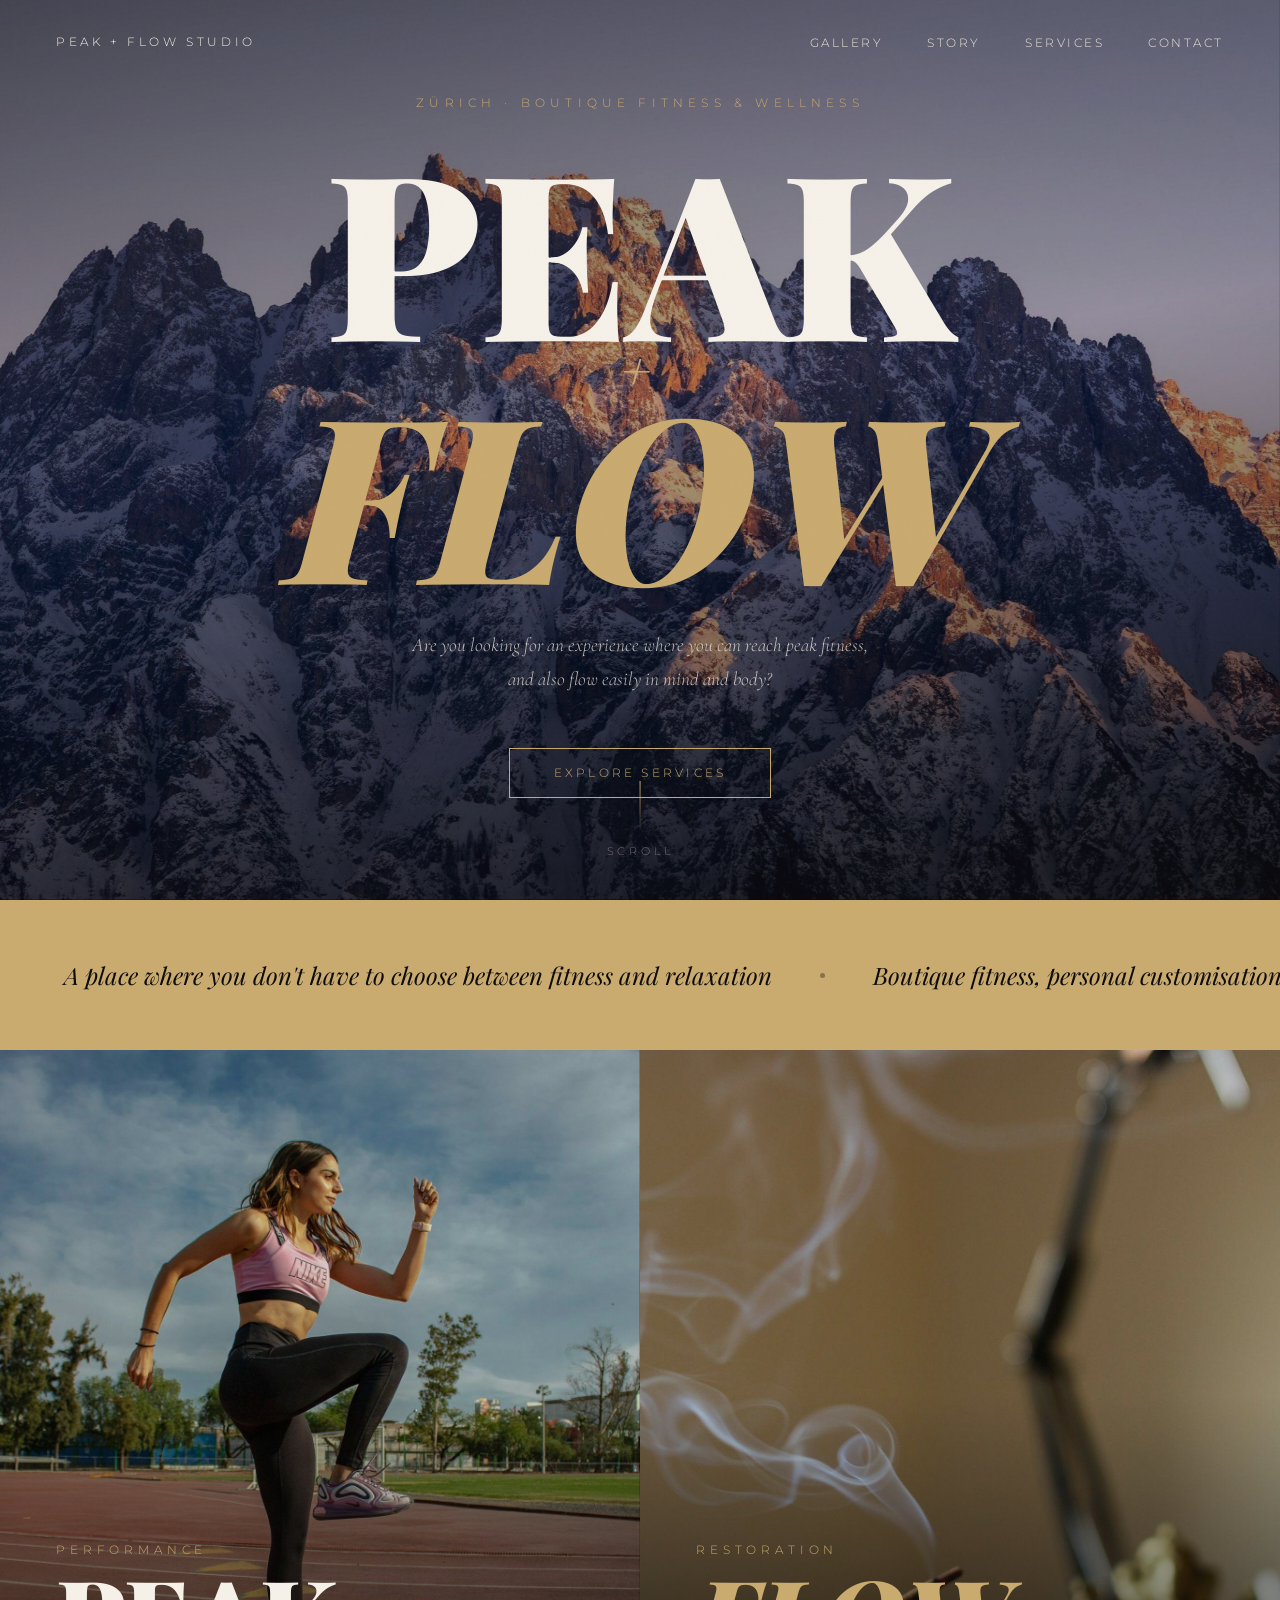
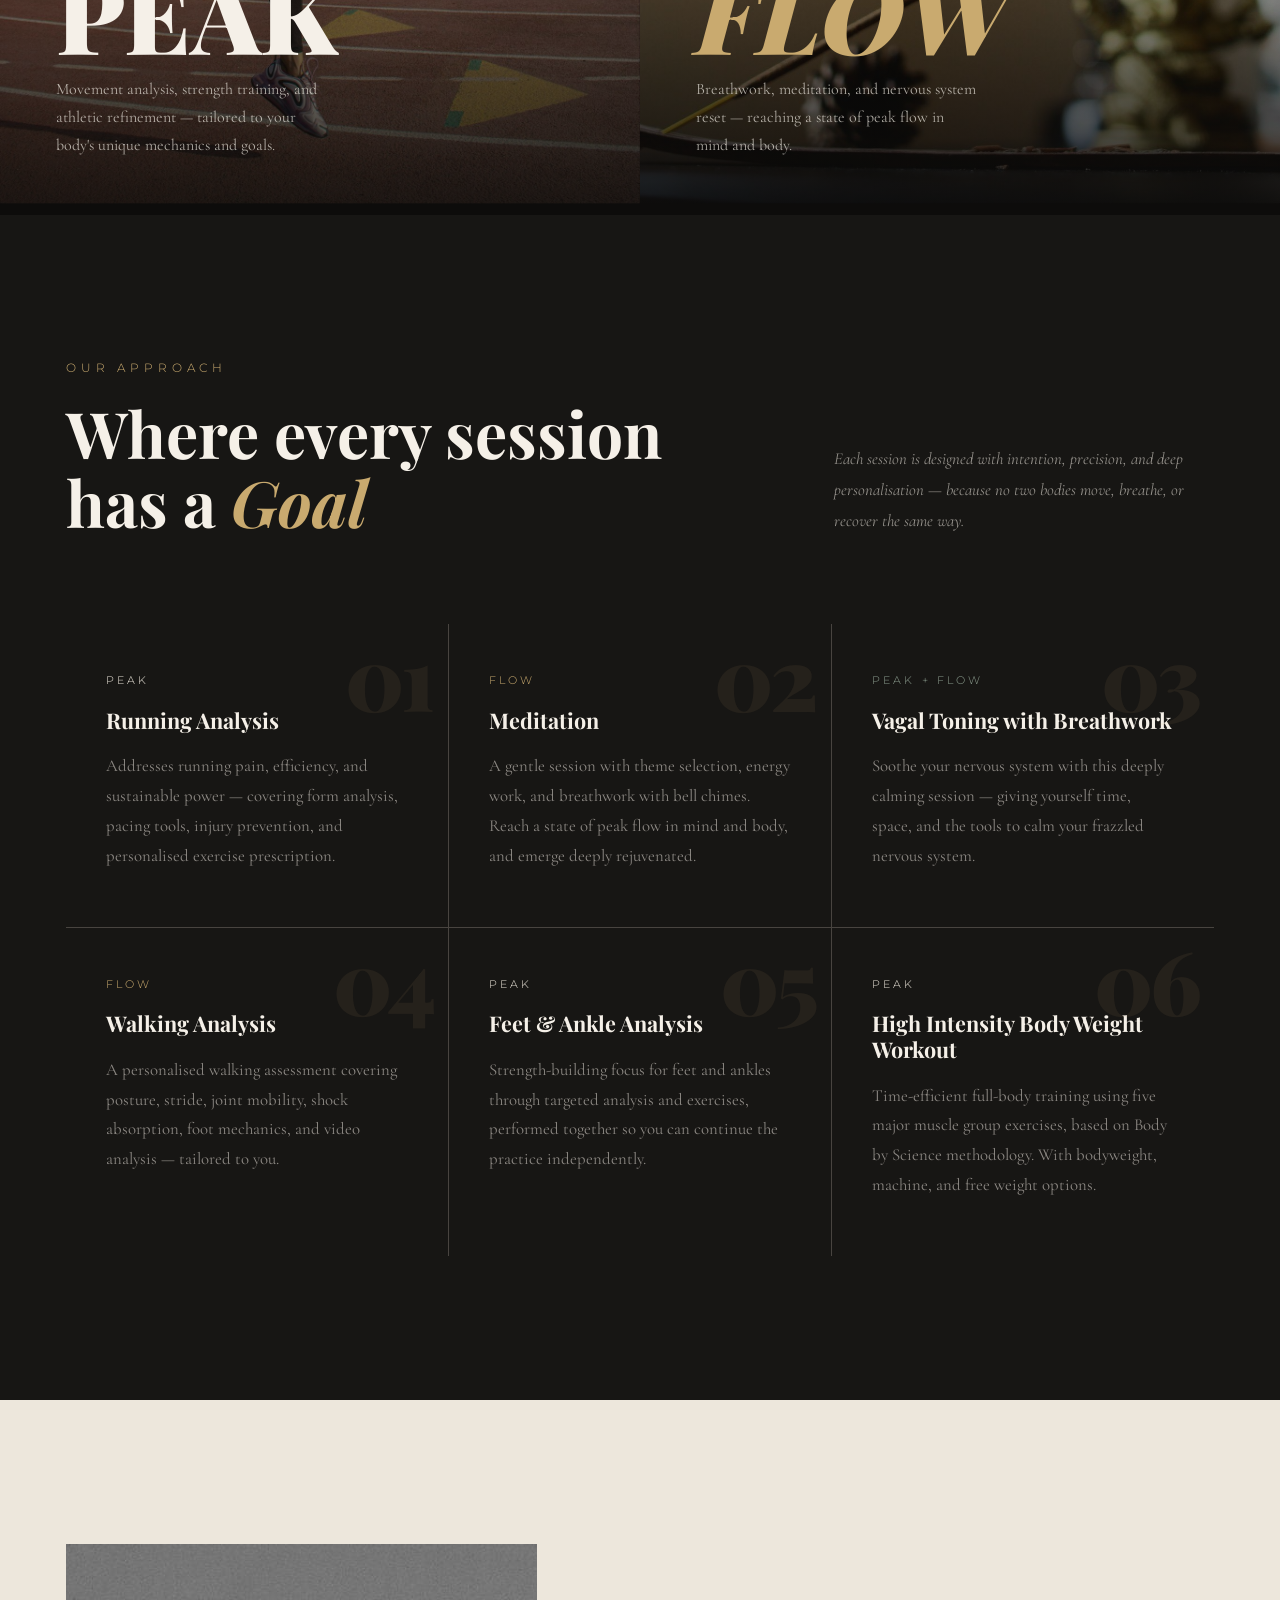
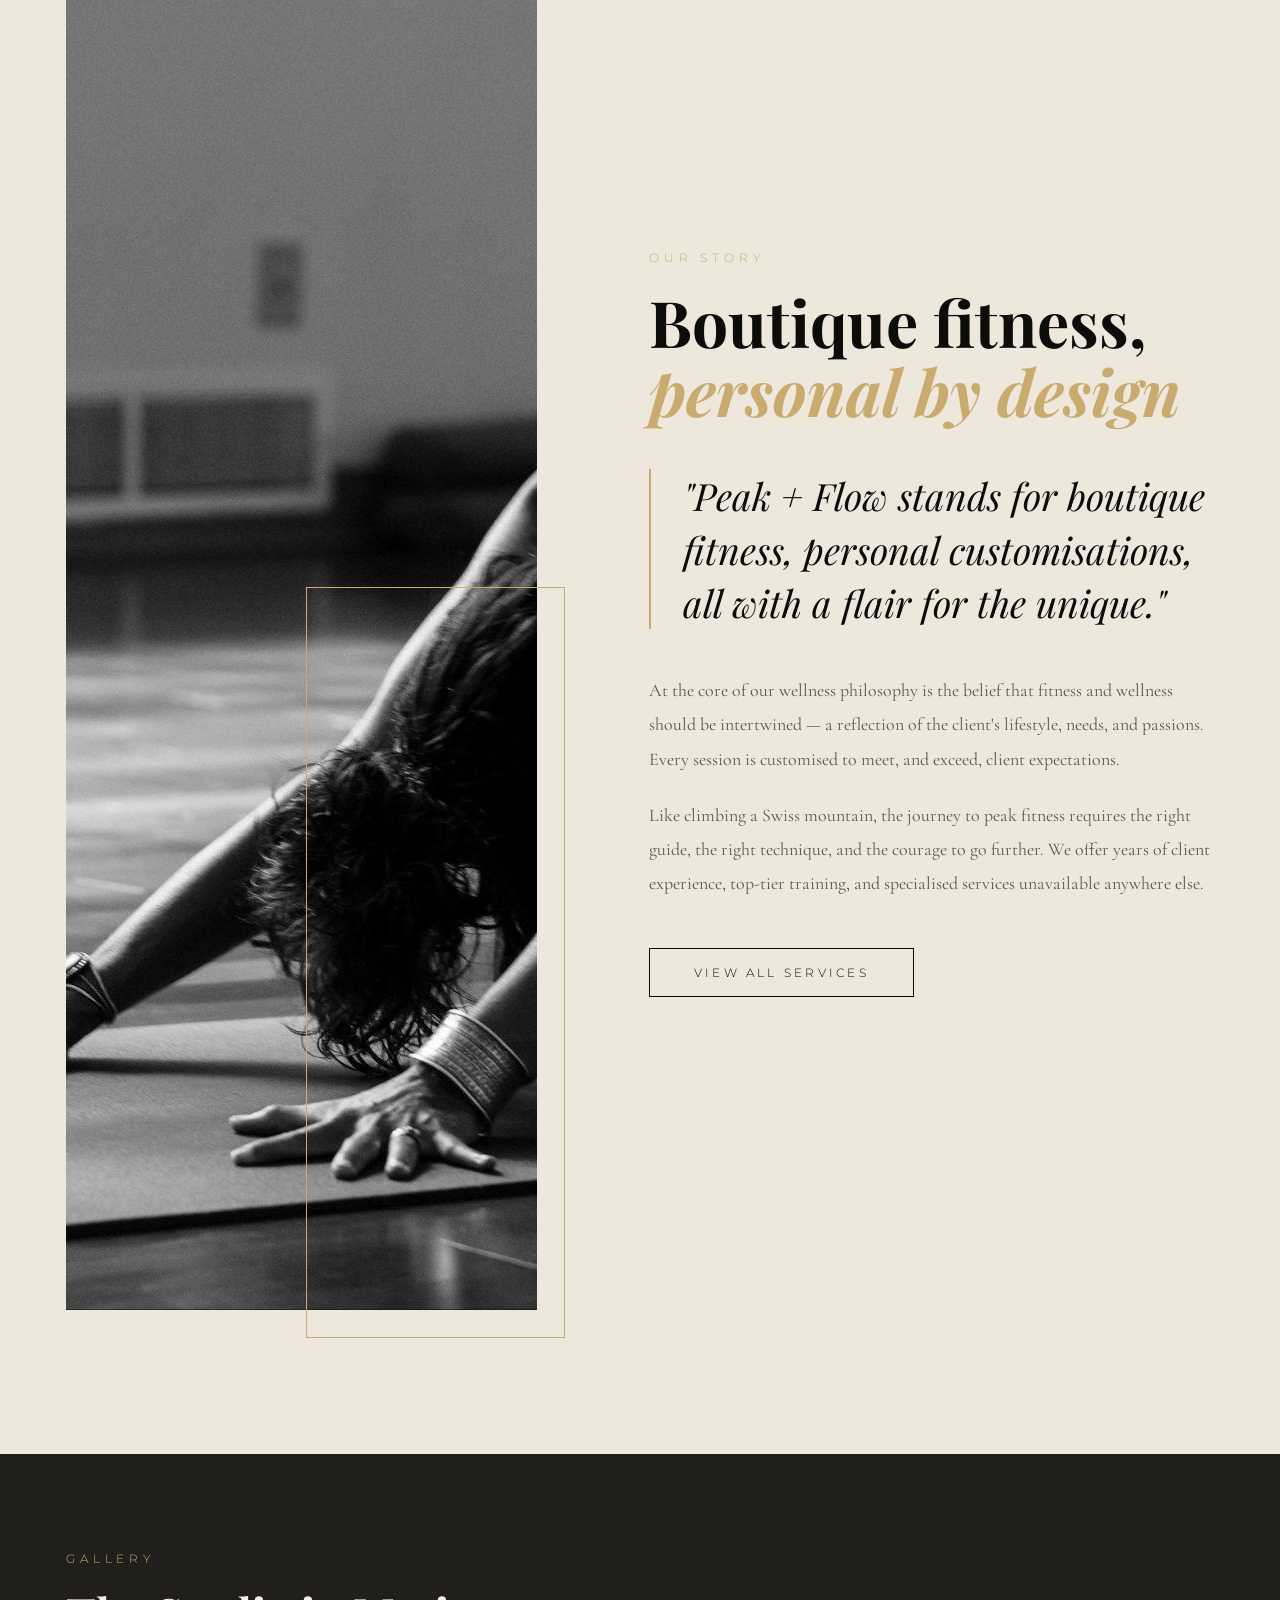
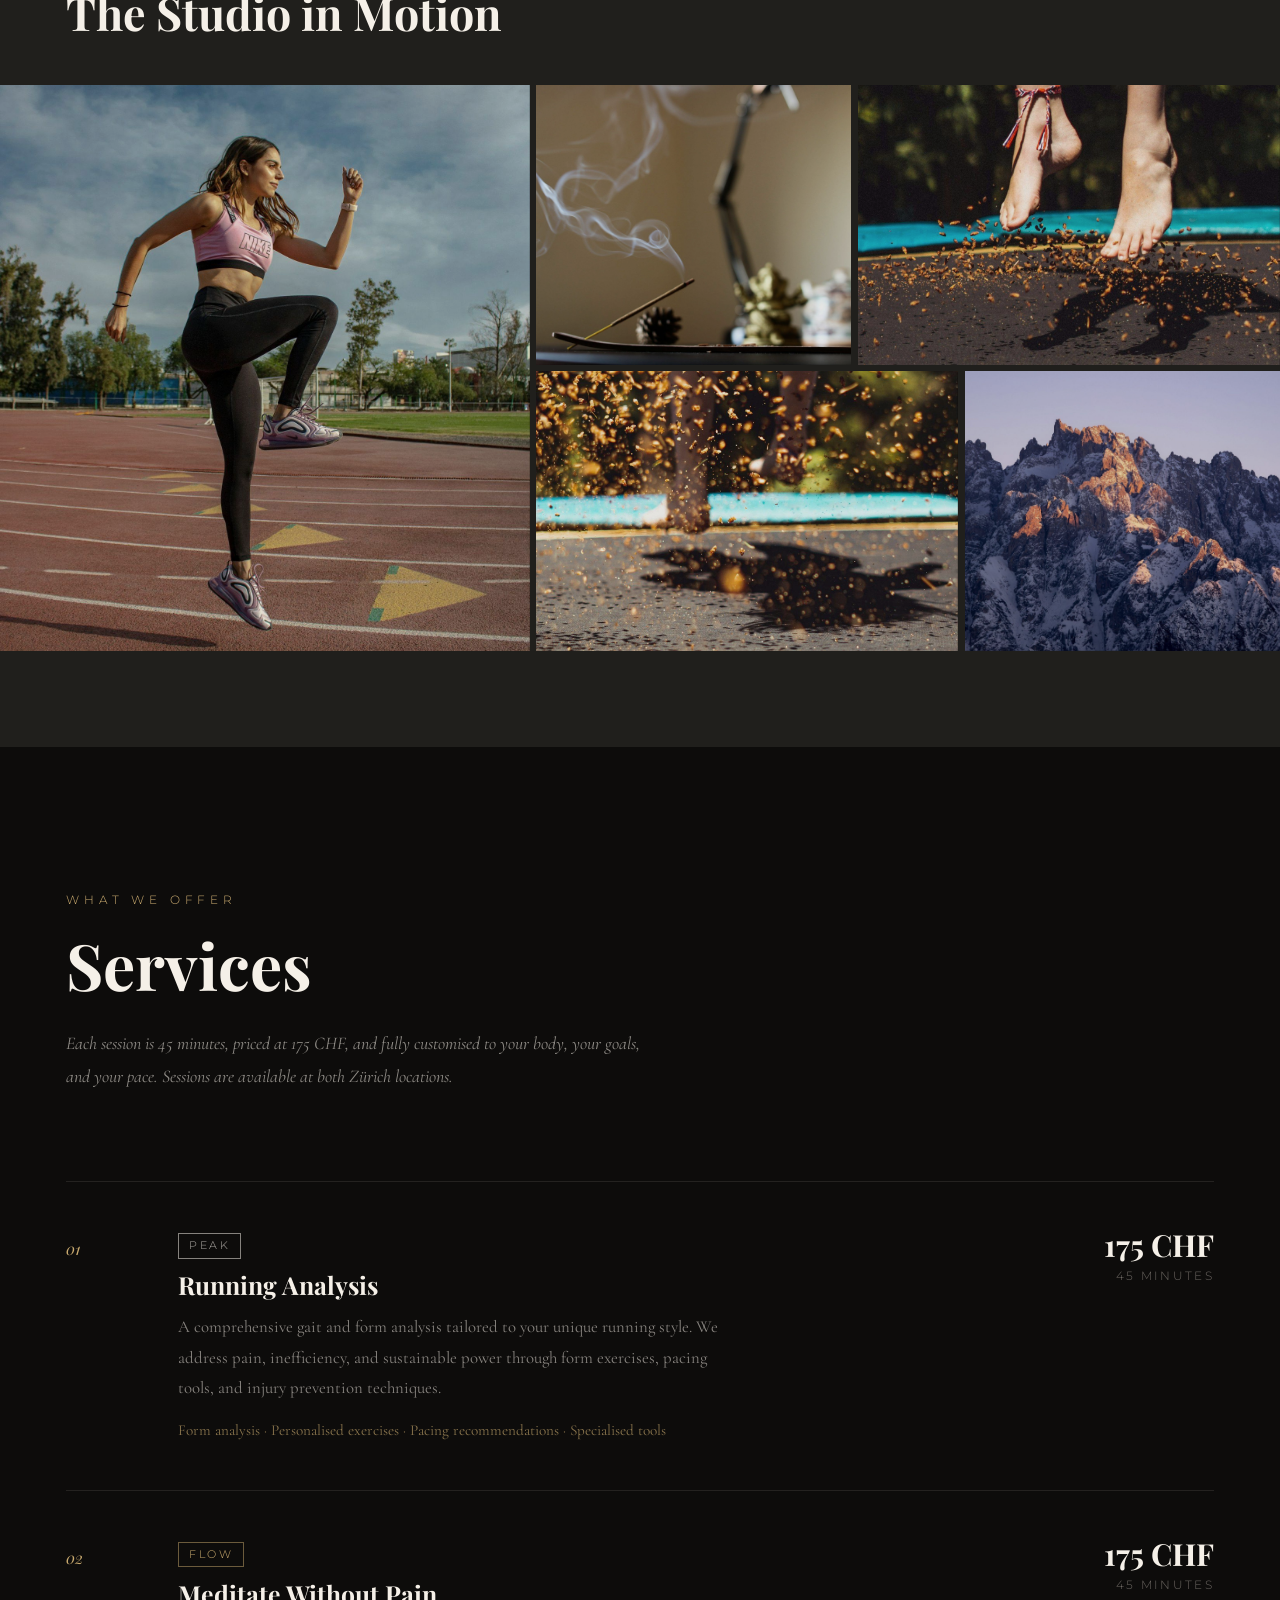
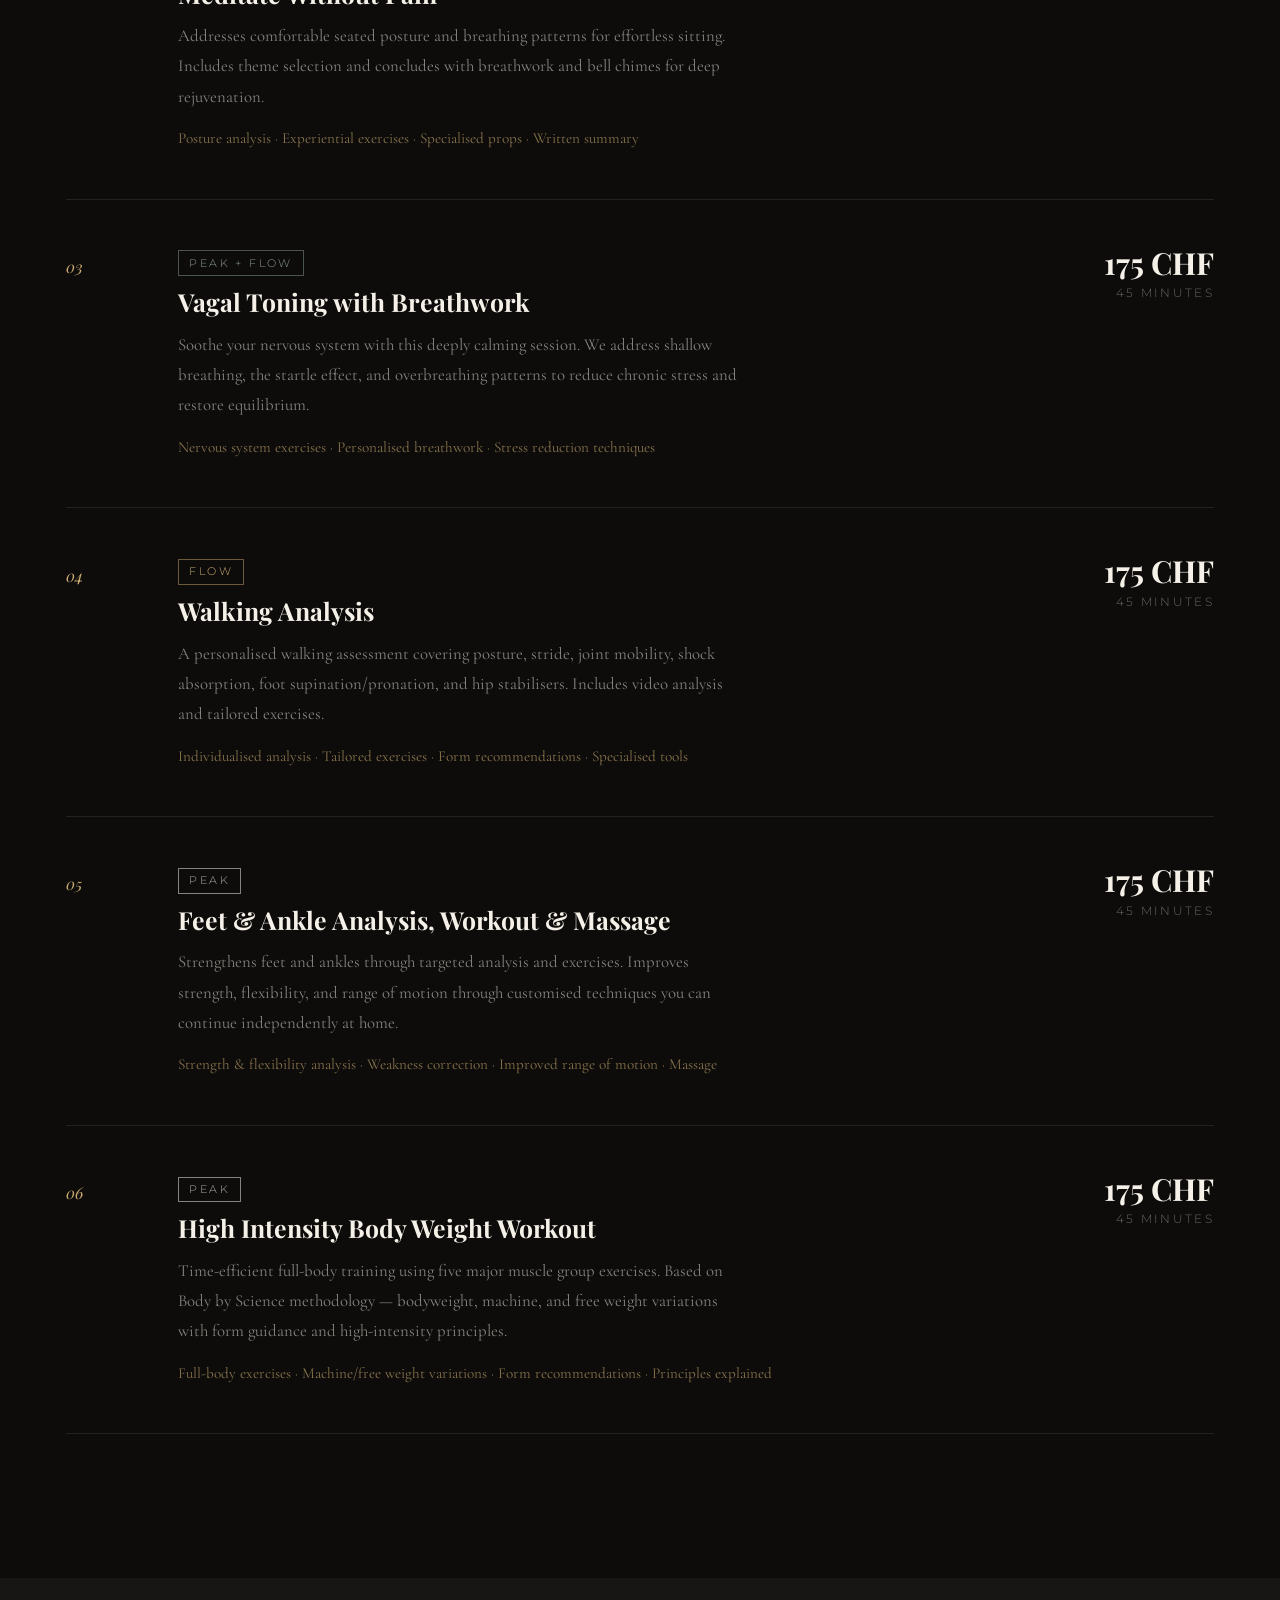
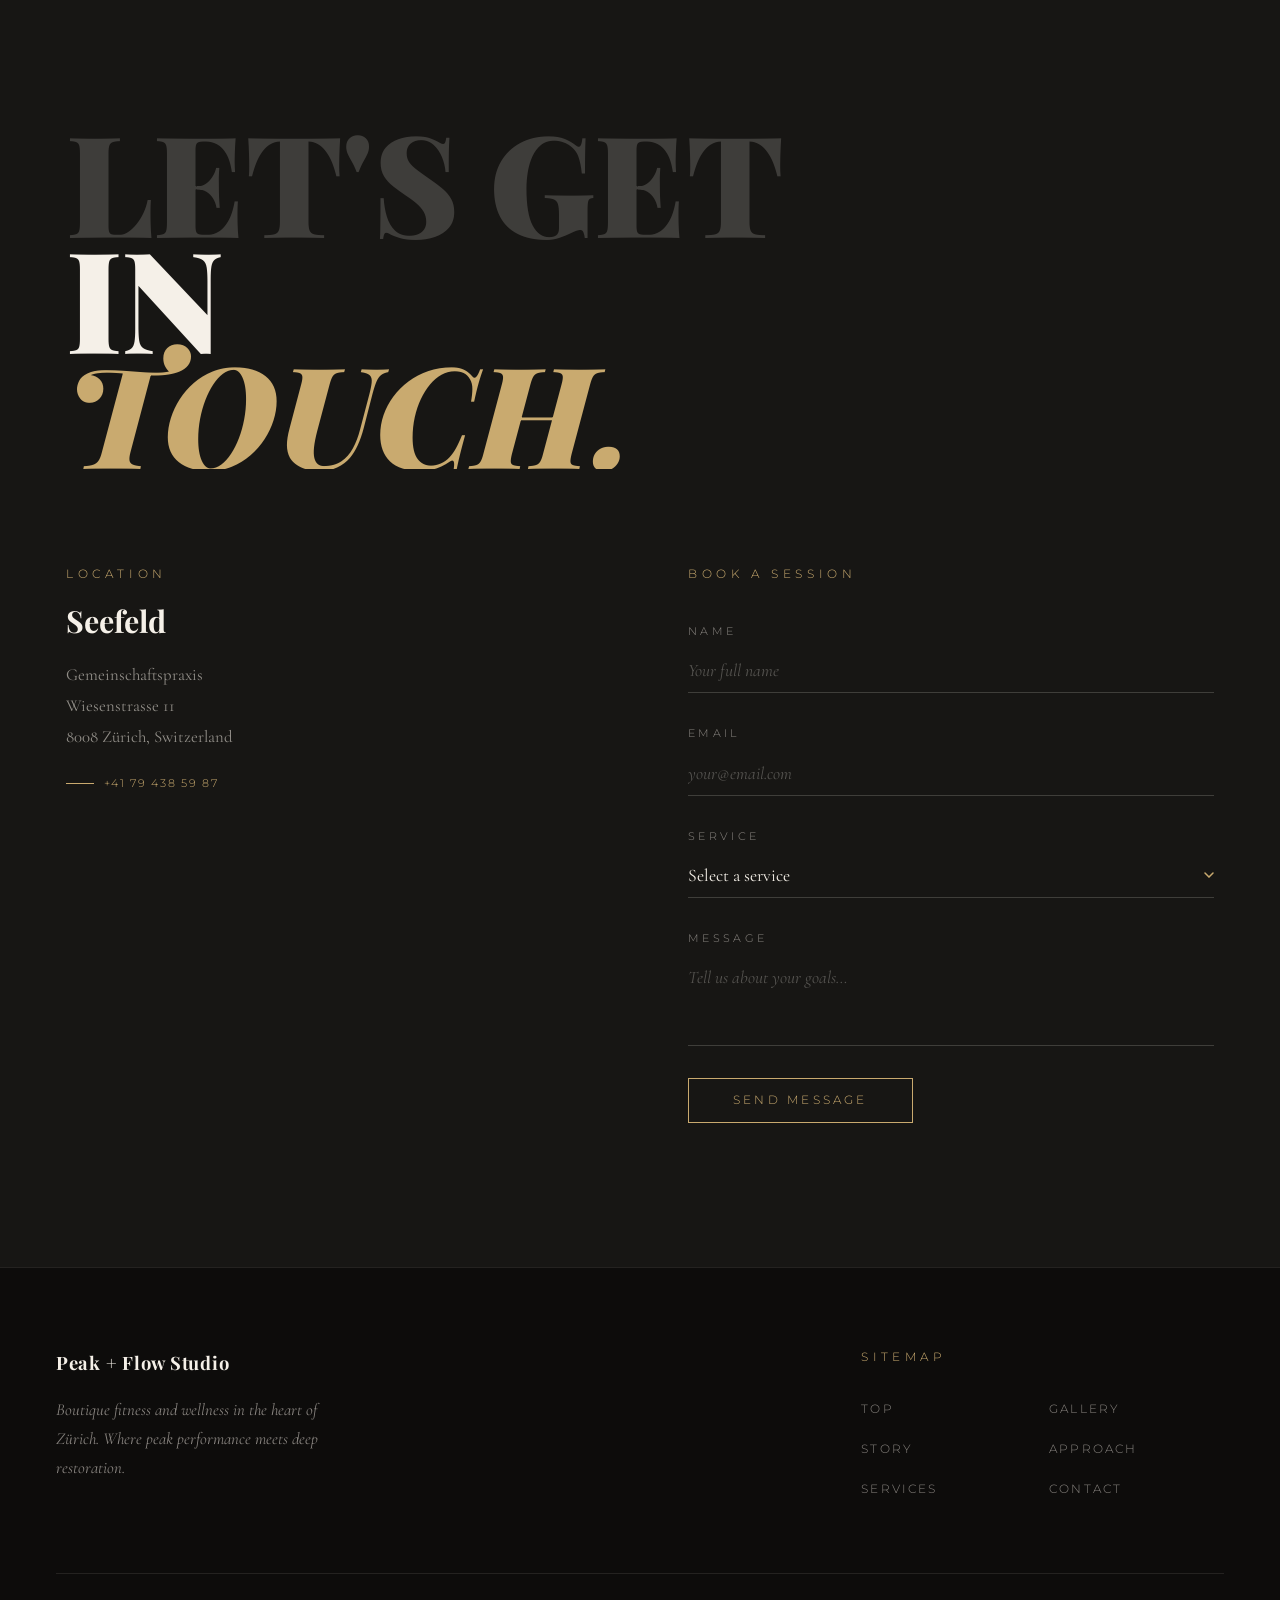
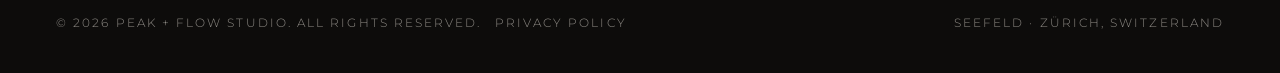
==== index.html @ dc980ccd "Add image dimensions for CLS prevention and hero image preload Co-Authored-By: Claude Sonnet 4.6 <no" ====
<!DOCTYPE html>
<html lang="en">
<head>
  <meta charset="UTF-8">
  <meta name="viewport" content="width=device-width, initial-scale=1.0">
  <title>Peak + Flow Studio — Boutique Fitness & Wellness · Zürich</title>
  <meta name="description" content="Peak + Flow Studio offers boutique fitness and wellness sessions in Zürich — running analysis, meditation, vagal toning, and more. 45 min · 175 CHF.">
  <!-- ─── SEO ─── -->
  <link rel="preload" href="images/mountain.jpg" as="image">
  <link rel="icon" href="favicon.svg" type="image/svg+xml">
  <link rel="canonical" href="https://www.peakflowstudio.ch">
  <meta name="robots" content="index, follow">

  <!-- Open Graph -->
  <meta property="og:type" content="website">
  <meta property="og:site_name" content="Peak + Flow Studio">
  <meta property="og:title" content="Peak + Flow Studio — Boutique Fitness & Wellness · Zürich">
  <meta property="og:description" content="Peak + Flow Studio offers boutique fitness and wellness sessions in Zürich — running analysis, meditation, vagal toning, and more. 45 min · 175 CHF.">
  <meta property="og:url" content="https://www.peakflowstudio.ch">
  <meta property="og:image" content="https://www.peakflowstudio.ch/images/mountain.jpg">
  <meta property="og:locale" content="en_CH">

  <!-- Twitter Card -->
  <meta name="twitter:card" content="summary_large_image">
  <meta name="twitter:title" content="Peak + Flow Studio — Boutique Fitness & Wellness · Zürich">
  <meta name="twitter:description" content="Peak + Flow Studio offers boutique fitness and wellness sessions in Zürich — running analysis, meditation, vagal toning, and more. 45 min · 175 CHF.">
  <meta name="twitter:image" content="https://www.peakflowstudio.ch/images/mountain.jpg">

  <!-- JSON-LD Structured Data -->
  <script type="application/ld+json">
  {
    "@context": "https://schema.org",
    "@type": "LocalBusiness",
    "name": "Peak + Flow Studio",
    "description": "Boutique fitness and wellness studio in Zürich offering running analysis, meditation, vagal toning with breathwork, walking analysis, feet & ankle analysis, and high intensity body weight workouts.",
    "url": "https://www.peakflowstudio.ch",
    "telephone": "+41794385987",
    "priceRange": "CHF 175",
    "address": {
      "@type": "PostalAddress",
      "streetAddress": "Wiesenstrasse 11",
      "addressLocality": "Zürich",
      "postalCode": "8008",
      "addressCountry": "CH"
    },
    "geo": {
      "@type": "GeoCoordinates",
      "latitude": 47.3578,
      "longitude": 8.5549
    },
    "openingHoursSpecification": [],
    "hasOfferCatalog": {
      "@type": "OfferCatalog",
      "name": "Services",
      "itemListElement": [
        { "@type": "Offer", "itemOffered": { "@type": "Service", "name": "Running Analysis" } },
        { "@type": "Offer", "itemOffered": { "@type": "Service", "name": "Meditate Without Pain" } },
        { "@type": "Offer", "itemOffered": { "@type": "Service", "name": "Vagal Toning with Breathwork" } },
        { "@type": "Offer", "itemOffered": { "@type": "Service", "name": "Walking Analysis" } },
        { "@type": "Offer", "itemOffered": { "@type": "Service", "name": "Feet & Ankle Analysis, Workout & Massage" } },
        { "@type": "Offer", "itemOffered": { "@type": "Service", "name": "High Intensity Body Weight Workout" } }
      ]
    }
  }
  </script>

  <link rel="preconnect" href="https://fonts.googleapis.com">
  <link rel="preconnect" href="https://fonts.gstatic.com" crossorigin>
  <link href="https://fonts.googleapis.com/css2?family=Cormorant+Garamond:ital,wght@0,300;0,400;0,500;0,600;1,300;1,400;1,500;1,600&family=Playfair+Display:ital,wght@0,400;0,700;0,900;1,400;1,700;1,900&family=Montserrat:wght@200;300;400;500&display=swap" rel="stylesheet">
  <style>
    /* ─── TOKENS ─────────────────────────────────────── */
    :root {
      --ink:      #0D0C0B;
      --ink-2:    #171614;
      --ink-3:    #201F1C;
      --ink-4:    #2A2926;
      --cream:    #F5F0E8;
      --cream-2:  #EDE7DC;
      --cream-3:  #E2D9CC;
      --gold:     #C9AA6F;
      --gold-lt:  #D9BE8A;
      --sage:     #8A9B8D;
      --stone:    #6A6560;
      --muted:    #484440;
      --border:   rgba(106,101,96,0.25);
    }

    /* ─── RESET ──────────────────────────────────────── */
    *, *::before, *::after { box-sizing: border-box; margin: 0; padding: 0; }
    html { scroll-behavior: smooth; }

    body {
      background: var(--ink);
      color: var(--cream);
      font-family: 'Cormorant Garamond', Georgia, serif;
      font-size: 17px;
      line-height: 1.6;
      overflow-x: hidden;
    }

    ::selection { background: var(--gold); color: var(--ink); }

    img { display: block; max-width: 100%; }
    a { color: inherit; text-decoration: none; }

    /* ─── GRAIN OVERLAY ──────────────────────────────── */
    body::after {
      content: '';
      position: fixed;
      inset: 0;
      pointer-events: none;
      z-index: 9999;
      background-image: url("data:image/svg+xml,%3Csvg viewBox='0 0 256 256' xmlns='http://www.w3.org/2000/svg'%3E%3Cfilter id='noise'%3E%3CfeTurbulence type='fractalNoise' baseFrequency='0.9' numOctaves='4' stitchTiles='stitch'/%3E%3C/filter%3E%3Crect width='100%25' height='100%25' filter='url(%23noise)' opacity='0.035'/%3E%3C/svg%3E");
      opacity: 0.4;
    }

    /* ─── NAV ────────────────────────────────────────── */
    #nav {
      position: fixed;
      top: 0; left: 0; right: 0;
      z-index: 1000;
      display: flex;
      align-items: center;
      justify-content: space-between;
      padding: 1.75rem 3.5rem;
      transition: background 0.5s ease, padding 0.4s ease, border-color 0.5s ease;
      border-bottom: 1px solid transparent;
    }

    #nav.scrolled {
      background: rgba(13, 12, 11, 0.92);
      backdrop-filter: blur(14px);
      -webkit-backdrop-filter: blur(14px);
      padding: 1.1rem 3.5rem;
      border-color: var(--border);
    }

    .nav-brand {
      font-family: 'Montserrat', sans-serif;
      font-weight: 300;
      font-size: 0.75rem;
      letter-spacing: 0.3em;
      text-transform: uppercase;
      color: var(--cream);
      transition: opacity 0.3s;
    }
    .nav-brand:hover { opacity: 0.65; }

    .nav-links {
      display: flex;
      gap: 2.75rem;
      list-style: none;
    }

    .nav-links a {
      font-family: 'Montserrat', sans-serif;
      font-weight: 300;
      font-size: 0.72rem;
      letter-spacing: 0.22em;
      text-transform: uppercase;
      color: var(--cream-2);
      transition: color 0.3s;
      position: relative;
    }

    .nav-links a::after {
      content: '';
      position: absolute;
      bottom: -5px; left: 0;
      width: 0; height: 1px;
      background: var(--gold);
      transition: width 0.35s ease;
    }

    .nav-links a:hover { color: var(--gold); }
    .nav-links a:hover::after { width: 100%; }

    /* ─── HERO ───────────────────────────────────────── */
    #hero {
      position: relative;
      height: 100vh;
      min-height: 680px;
      display: flex;
      flex-direction: column;
      align-items: center;
      justify-content: center;
      text-align: center;
      overflow: hidden;
    }

    .hero-bg {
      position: absolute;
      inset: 0;
      background-image: url('images/mountain.jpg');
      background-size: cover;
      background-position: center 45%;
      animation: bgBreath 22s ease-in-out infinite alternate;
      will-change: transform;
    }

    @keyframes bgBreath {
      from { transform: scale(1.04); }
      to   { transform: scale(1.12) translateY(-12px); }
    }

    .hero-veil {
      position: absolute; inset: 0;
      background: linear-gradient(
        170deg,
        rgba(13,12,11,0.65) 0%,
        rgba(13,12,11,0.30) 45%,
        rgba(13,12,11,0.78) 100%
      );
    }

    .hero-content {
      position: relative;
      z-index: 2;
      padding: 0 2rem;
    }

    .hero-eyebrow {
      font-family: 'Montserrat', sans-serif;
      font-size: 0.72rem;
      font-weight: 300;
      letter-spacing: 0.45em;
      text-transform: uppercase;
      color: var(--gold);
      margin-bottom: 2.5rem;
      opacity: 0;
      animation: fadeUp 1s 0.4s ease forwards;
    }

    .hero-mark {
      font-family: 'Playfair Display', Georgia, serif;
      line-height: 0.82;
      letter-spacing: -0.02em;
    }

    .hero-mark .word-peak {
      display: block;
      font-size: clamp(6rem, 18vw, 16rem);
      font-weight: 900;
      color: var(--cream);
      opacity: 0;
      animation: fadeUp 1.1s 0.55s ease forwards;
    }

    .hero-mark .word-plus {
      display: block;
      font-size: clamp(1.6rem, 4vw, 4.5rem);
      font-weight: 400;
      font-style: italic;
      color: var(--gold);
      letter-spacing: 0.15em;
      margin: 0.4rem 0;
      opacity: 0;
      animation: fadeUp 1.1s 0.72s ease forwards;
    }

    .hero-mark .word-flow {
      display: block;
      font-size: clamp(6rem, 18vw, 16rem);
      font-weight: 900;
      font-style: italic;
      color: var(--gold);
      opacity: 0;
      animation: fadeUp 1.1s 0.88s ease forwards;
    }

    .hero-sub {
      max-width: 480px;
      margin: 2.75rem auto 0;
      font-size: clamp(1rem, 2vw, 1.2rem);
      font-style: italic;
      font-weight: 300;
      line-height: 1.75;
      color: rgba(245,240,232,0.75);
      opacity: 0;
      animation: fadeUp 1.1s 1.05s ease forwards;
    }

    .hero-cta {
      margin-top: 3.25rem;
      opacity: 0;
      animation: fadeUp 1.1s 1.25s ease forwards;
    }

    .btn {
      display: inline-block;
      padding: 0.9rem 2.75rem;
      font-family: 'Montserrat', sans-serif;
      font-size: 0.72rem;
      font-weight: 300;
      letter-spacing: 0.28em;
      text-transform: uppercase;
      transition: all 0.35s ease;
      cursor: pointer;
      border: none;
    }

    .btn-outline {
      border: 1px solid var(--gold);
      color: var(--gold);
      background: transparent;
      position: relative;
      overflow: hidden;
      isolation: isolate;
    }

    .btn-outline::before {
      content: '';
      position: absolute;
      inset: 0;
      background: var(--gold);
      transform: scaleX(0);
      transform-origin: left;
      transition: transform 0.35s ease;
      z-index: -1;
    }

    .btn-outline:hover { color: var(--ink); }
    .btn-outline:hover::before { transform: scaleX(1); }

    .btn-dark {
      border: 1px solid var(--ink);
      color: var(--ink);
      background: transparent;
      position: relative;
      overflow: hidden;
      isolation: isolate;
    }

    .btn-dark::before {
      content: '';
      position: absolute;
      inset: 0;
      background: var(--ink);
      transform: scaleX(0);
      transform-origin: left;
      transition: transform 0.35s ease;
      z-index: -1;
    }

    .btn-dark:hover { color: var(--cream); }
    .btn-dark:hover::before { transform: scaleX(1); }

    .hero-scroll-hint {
      position: absolute;
      bottom: 2.5rem;
      left: 50%;
      transform: translateX(-50%);
      display: flex;
      flex-direction: column;
      align-items: center;
      gap: 0.6rem;
      opacity: 0;
      animation: fadeIn 1s 1.8s ease forwards;
    }

    .scroll-track {
      width: 1px;
      height: 52px;
      background: linear-gradient(to bottom, var(--gold), transparent);
      animation: drip 2.2s ease-in-out infinite;
    }

    @keyframes drip {
      0%,100% { opacity: 0.4; transform: scaleY(0.85) translateY(-4px); }
      50%      { opacity: 1;   transform: scaleY(1)    translateY(0); }
    }

    .scroll-label {
      font-family: 'Montserrat', sans-serif;
      font-size: 0.68rem;
      font-weight: 300;
      letter-spacing: 0.35em;
      text-transform: uppercase;
      color: rgba(245,240,232,0.4);
    }

    @keyframes fadeUp {
      from { opacity: 0; transform: translateY(22px); }
      to   { opacity: 1; transform: translateY(0); }
    }

    @keyframes fadeIn {
      from { opacity: 0; }
      to   { opacity: 1; }
    }

    /* ─── PHILOSOPHY STRIP ───────────────────────────── */
    .philosophy {
      background: var(--gold);
      padding: 3.5rem 4rem;
      overflow: hidden;
    }

    .philosophy-inner {
      display: flex;
      align-items: center;
      gap: 3rem;
      white-space: nowrap;
      animation: marquee 28s linear infinite;
    }

    @keyframes marquee {
      from { transform: translateX(0); }
      to   { transform: translateX(-50%); }
    }

    .philosophy-text {
      font-family: 'Playfair Display', Georgia, serif;
      font-size: clamp(1.1rem, 2.2vw, 1.5rem);
      font-style: italic;
      font-weight: 400;
      color: var(--ink);
      flex-shrink: 0;
    }

    .philosophy-dot {
      width: 5px;
      height: 5px;
      background: var(--ink);
      border-radius: 50%;
      flex-shrink: 0;
      opacity: 0.35;
    }

    /* ─── DUAL SPLIT ─────────────────────────────────── */
    .split {
      display: grid;
      grid-template-columns: 1fr 1fr;
      height: 85vh;
      min-height: 520px;
    }

    .split-panel {
      position: relative;
      overflow: hidden;
      display: flex;
      align-items: flex-end;
      padding: 3.5rem;
    }

    .split-bg {
      position: absolute;
      inset: 0;
      background-size: cover;
      background-position: center;
      transition: transform 0.9s cubic-bezier(0.25,0.46,0.45,0.94);
    }

    .split-panel:hover .split-bg { transform: scale(1.06); }

    .split-veil {
      position: absolute; inset: 0;
      background: linear-gradient(to top, rgba(13,12,11,0.88) 0%, rgba(13,12,11,0.15) 55%);
    }

    .split-content { position: relative; z-index: 2; }

    .split-label {
      font-family: 'Montserrat', sans-serif;
      font-size: 0.72rem;
      font-weight: 300;
      letter-spacing: 0.42em;
      text-transform: uppercase;
      color: var(--gold);
      margin-bottom: 0.6rem;
    }

    .split-word {
      font-family: 'Playfair Display', Georgia, serif;
      font-size: clamp(3.5rem, 8vw, 8rem);
      font-weight: 900;
      line-height: 0.85;
      color: var(--cream);
    }

    .split-panel.flow-side .split-word {
      font-style: italic;
      color: var(--gold);
    }

    .split-desc {
      margin-top: 1.2rem;
      font-size: 1rem;
      line-height: 1.75;
      color: rgba(245,240,232,0.68);
      max-width: 280px;
    }

    /* ─── SECTION UTILS ──────────────────────────────── */
    .section-pad { padding: 9rem 0; }
    .section-pad-sm { padding: 6rem 0; }

    .wrap {
      max-width: 1260px;
      margin: 0 auto;
      padding: 0 3.5rem;
    }

    .label {
      font-family: 'Montserrat', sans-serif;
      font-size: 0.72rem;
      font-weight: 300;
      letter-spacing: 0.42em;
      text-transform: uppercase;
      color: var(--gold);
      margin-bottom: 1.25rem;
    }

    .headline {
      font-family: 'Playfair Display', Georgia, serif;
      font-size: clamp(2.4rem, 5vw, 4.5rem);
      font-weight: 700;
      line-height: 1.08;
      color: var(--cream);
    }

    .headline em {
      font-style: italic;
      color: var(--gold);
    }

    /* ─── GOALS ──────────────────────────────────────── */
    #approach { background: var(--ink-2); }

    .goals-head {
      display: flex;
      justify-content: space-between;
      align-items: flex-end;
      margin-bottom: 5.5rem;
      gap: 3rem;
    }

    .goals-intro {
      max-width: 380px;
      font-size: 1.05rem;
      font-style: italic;
      line-height: 1.85;
      color: rgba(245,240,232,0.55);
    }

    .goals-grid {
      display: grid;
      grid-template-columns: repeat(3, 1fr);
      gap: 1px;
      background: var(--muted);
    }

    .goal-card {
      background: var(--ink-2);
      padding: 3rem 2.5rem 3.5rem;
      position: relative;
      overflow: hidden;
      transition: background 0.4s ease;
    }

    .goal-card::before {
      content: '';
      position: absolute;
      bottom: 0; left: 0;
      width: 0; height: 2px;
      background: var(--gold);
      transition: width 0.5s ease;
    }

    .goal-card:hover { background: var(--ink-3); }
    .goal-card:hover::before { width: 100%; }

    .goal-num {
      font-family: 'Playfair Display', Georgia, serif;
      font-size: 5.5rem;
      font-weight: 900;
      color: rgba(201,170,111,0.08);
      position: absolute;
      top: 0.5rem;
      right: 1rem;
      line-height: 1;
      letter-spacing: -0.04em;
      pointer-events: none;
      transition: color 0.4s ease, transform 0.4s ease;
    }

    .goal-card:hover .goal-num {
      color: rgba(201,170,111,0.14);
      transform: scale(1.15) translateX(-8px);
    }

    .goal-tag {
      font-family: 'Montserrat', sans-serif;
      font-size: 0.7rem;
      font-weight: 300;
      letter-spacing: 0.28em;
      text-transform: uppercase;
      margin-bottom: 1.1rem;
    }

    .tag-peak  { color: var(--cream-2); }
    .tag-flow  { color: var(--gold); }
    .tag-both  { color: var(--sage); }

    .goal-name {
      font-family: 'Playfair Display', Georgia, serif;
      font-size: 1.35rem;
      font-weight: 700;
      color: var(--cream);
      line-height: 1.2;
      margin-bottom: 1.1rem;
    }

    .goal-body {
      font-size: 1.05rem;
      line-height: 1.78;
      color: rgba(245,240,232,0.52);
    }

    /* ─── STORY ──────────────────────────────────────── */
    #story {
      background: var(--cream-2);
      color: var(--ink);
    }

    #story .label  { color: var(--gold); }
    #story .headline { color: var(--ink); }

    .story-grid {
      display: grid;
      grid-template-columns: 5fr 6fr;
      gap: 7rem;
      align-items: center;
    }

    .story-img-wrap {
      position: relative;
    }

    .story-img {
      width: 100%;
      aspect-ratio: 3/4;
      object-fit: cover;
      filter: grayscale(25%);
      transition: filter 0.7s ease, transform 0.7s ease;
    }

    .story-img-wrap:hover .story-img {
      filter: grayscale(0%);
      transform: scale(1.02);
    }

    .story-img-frame {
      position: absolute;
      bottom: -1.75rem;
      right: -1.75rem;
      width: 55%;
      height: 55%;
      border: 1px solid var(--gold);
      pointer-events: none;
      transition: transform 0.5s ease;
    }

    .story-img-wrap:hover .story-img-frame {
      transform: translate(6px, 6px);
    }

    .story-content { padding: 2rem 0; }

    .story-quote {
      font-family: 'Playfair Display', Georgia, serif;
      font-size: clamp(1.55rem, 3vw, 2.35rem);
      font-style: italic;
      font-weight: 400;
      line-height: 1.42;
      color: var(--ink);
      padding-left: 2rem;
      border-left: 2px solid var(--gold);
      margin: 2.75rem 0;
    }

    .story-body {
      font-size: 1.12rem;
      line-height: 1.9;
      color: rgba(13,12,11,0.65);
    }

    .story-body + .story-body { margin-top: 1.4rem; }

    /* ─── GALLERY ────────────────────────────────────── */
    #gallery { background: var(--ink-3); overflow: hidden; }

    .gallery-hed {
      display: flex;
      justify-content: space-between;
      align-items: flex-end;
      margin-bottom: 3rem;
    }

    .gallery-mosaic {
      display: grid;
      grid-template-columns: repeat(12, 1fr);
      grid-template-rows: 280px 280px;
      gap: 0.4rem;
    }

    .gal-item {
      overflow: hidden;
      position: relative;
    }

    .gal-item img {
      width: 100%;
      height: 100%;
      object-fit: cover;
      filter: grayscale(15%) brightness(0.9);
      transition: filter 0.6s ease, transform 0.6s ease;
    }

    .gal-item:hover img {
      filter: grayscale(0%) brightness(1);
      transform: scale(1.06);
    }

    /* Mosaic layout */
    .gal-item:nth-child(1) { grid-column: 1 / 6;  grid-row: 1 / 3; }
    .gal-item:nth-child(2) { grid-column: 6 / 9;  grid-row: 1; }
    .gal-item:nth-child(3) { grid-column: 9 / 13; grid-row: 1; }
    .gal-item:nth-child(4) { grid-column: 6 / 10; grid-row: 2; }
    .gal-item:nth-child(5) { grid-column: 10 / 13;grid-row: 2; }

    /* ─── SERVICES ───────────────────────────────────── */
    #services { background: var(--ink); }

    .svc-intro {
      max-width: 580px;
      font-size: 1.12rem;
      font-style: italic;
      line-height: 1.85;
      color: rgba(245,240,232,0.55);
      margin: 1.75rem 0 5.5rem;
    }

    .svc-list { border-top: 1px solid var(--border); }

    .svc-item {
      display: grid;
      grid-template-columns: 72px 1fr 130px;
      gap: 2.5rem;
      align-items: start;
      padding: 3rem 0;
      border-bottom: 1px solid var(--border);
      transition: padding-left 0.3s ease;
    }

    .svc-item:hover { padding-left: 0.75rem; }

    .svc-num {
      font-family: 'Playfair Display', Georgia, serif;
      font-size: 1rem;
      font-style: italic;
      color: var(--gold);
      padding-top: 0.4rem;
    }

    .svc-badge {
      display: inline-block;
      padding: 0.2rem 0.65rem;
      font-family: 'Montserrat', sans-serif;
      font-size: 0.68rem;
      font-weight: 300;
      letter-spacing: 0.22em;
      text-transform: uppercase;
      border: 1px solid;
      margin-bottom: 0.7rem;
    }

    .badge-peak { border-color: rgba(245,240,232,0.52); color: rgba(245,240,232,0.7); }
    .badge-flow { border-color: rgba(201,170,111,0.5); color: var(--gold); }
    .badge-both { border-color: rgba(138,155,141,0.5); color: var(--sage); }

    .svc-name {
      font-family: 'Playfair Display', Georgia, serif;
      font-size: 1.55rem;
      font-weight: 700;
      color: var(--cream);
      line-height: 1.2;
      margin-bottom: 0.8rem;
    }

    .svc-desc {
      font-size: 1.05rem;
      line-height: 1.8;
      color: rgba(245,240,232,0.52);
      max-width: 560px;
    }

    .svc-incl {
      margin-top: 0.9rem;
      font-size: 0.95rem;
      color: rgba(201,170,111,0.65);
      line-height: 1.6;
    }

    .svc-price { text-align: right; }

    .price-chf {
      font-family: 'Playfair Display', Georgia, serif;
      font-size: 1.9rem;
      font-weight: 700;
      color: var(--cream);
      display: block;
      line-height: 1;
    }

    .price-min {
      font-family: 'Montserrat', sans-serif;
      font-size: 0.72rem;
      font-weight: 300;
      letter-spacing: 0.2em;
      text-transform: uppercase;
      color: var(--stone);
      display: block;
      margin-top: 0.4rem;
    }

    /* ─── CONTACT ────────────────────────────────────── */
    #contact { background: var(--ink-2); }

    .contact-big {
      font-family: 'Playfair Display', Georgia, serif;
      font-weight: 900;
      line-height: 0.82;
      letter-spacing: -0.03em;
      margin-bottom: 6rem;
      overflow: hidden;
    }

    .contact-big .line1 {
      display: block;
      font-size: clamp(3.5rem, 11vw, 10.5rem);
      color: rgba(245,240,232,0.18);
      font-style: normal;
    }

    .contact-big .line2 {
      display: block;
      font-size: clamp(3.5rem, 11vw, 10.5rem);
      color: var(--cream);
    }

    .contact-big .line3 {
      display: block;
      font-size: clamp(3.5rem, 11vw, 10.5rem);
      color: var(--gold);
      font-style: italic;
    }

    .contact-grid {
      display: grid;
      grid-template-columns: 1fr 1fr;
      gap: 6rem;
    }

    .locations { display: flex; flex-direction: column; gap: 3.5rem; }

    .loc-label {
      font-family: 'Montserrat', sans-serif;
      font-size: 0.72rem;
      font-weight: 300;
      letter-spacing: 0.4em;
      text-transform: uppercase;
      color: var(--gold);
      margin-bottom: 0.85rem;
    }

    .loc-name {
      font-family: 'Playfair Display', Georgia, serif;
      font-size: 1.9rem;
      font-weight: 700;
      color: var(--cream);
      margin-bottom: 0.85rem;
    }

    .loc-addr {
      font-size: 1.05rem;
      line-height: 1.85;
      color: rgba(245,240,232,0.55);
    }

    .loc-phone {
      display: inline-flex;
      align-items: center;
      gap: 0.6rem;
      margin-top: 1.4rem;
      font-family: 'Montserrat', sans-serif;
      font-size: 0.7rem;
      font-weight: 300;
      letter-spacing: 0.15em;
      color: var(--gold);
      transition: opacity 0.3s;
    }

    .loc-phone:hover { opacity: 0.65; }

    .loc-phone::before {
      content: '';
      width: 28px;
      height: 1px;
      background: currentColor;
    }

    /* Form */
    .contact-form-wrap {}

    .form-top-label {
      font-family: 'Montserrat', sans-serif;
      font-size: 0.72rem;
      font-weight: 300;
      letter-spacing: 0.4em;
      text-transform: uppercase;
      color: var(--gold);
      margin-bottom: 2.5rem;
    }

    .form { display: flex; flex-direction: column; gap: 2rem; }

    .field { display: flex; flex-direction: column; gap: 0.5rem; }

    .field label {
      font-family: 'Montserrat', sans-serif;
      font-size: 0.7rem;
      font-weight: 300;
      letter-spacing: 0.3em;
      text-transform: uppercase;
      color: rgba(245,240,232,0.52);
    }

    .field input,
    .field select,
    .field textarea {
      background: transparent;
      border: none;
      border-bottom: 1px solid rgba(245,240,232,0.18);
      color: var(--cream);
      font-family: 'Cormorant Garamond', Georgia, serif;
      font-size: 1.1rem;
      padding: 0.7rem 0;
      outline: none;
      width: 100%;
      transition: border-color 0.35s;
      -webkit-appearance: none;
    }

    .field select {
      background-image: url("data:image/svg+xml,%3Csvg xmlns='http://www.w3.org/2000/svg' width='10' height='6' viewBox='0 0 10 6'%3E%3Cpath d='M1 1l4 4 4-4' stroke='%23C9AA6F' stroke-width='1.5' fill='none' stroke-linecap='round'/%3E%3C/svg%3E");
      background-repeat: no-repeat;
      background-position: right 0 center;
      cursor: pointer;
    }

    .field select option { background: var(--ink-2); }

    .field input::placeholder,
    .field textarea::placeholder {
      color: rgba(245,240,232,0.28);
      font-style: italic;
    }

    .field input:focus,
    .field select:focus,
    .field textarea:focus {
      border-bottom-color: var(--gold);
    }

    .field textarea {
      resize: none;
      height: 90px;
    }

    /* ─── FOOTER ─────────────────────────────────────── */
    footer {
      background: var(--ink);
      border-top: 1px solid var(--border);
      padding: 5rem 3.5rem 2.5rem;
    }

    .footer-grid {
      display: grid;
      grid-template-columns: 2fr 1fr;
      gap: 5rem;
      margin-bottom: 4.5rem;
    }

    .footer-brand-mark {
      font-family: 'Playfair Display', Georgia, serif;
      font-size: 1.15rem;
      font-weight: 700;
      color: var(--cream);
      margin-bottom: 1.2rem;
      letter-spacing: 0.04em;
    }

    .footer-tagline {
      font-size: 1.05rem;
      font-style: italic;
      color: rgba(245,240,232,0.52);
      line-height: 1.7;
      max-width: 280px;
    }

    .footer-col-hed {
      font-family: 'Montserrat', sans-serif;
      font-size: 0.72rem;
      font-weight: 300;
      letter-spacing: 0.38em;
      text-transform: uppercase;
      color: var(--gold);
      margin-bottom: 1.75rem;
    }

    .sitemap { list-style: none; display: grid; grid-template-columns: 1fr 1fr; gap: 0.8rem; }

    .sitemap a {
      font-family: 'Montserrat', sans-serif;
      font-size: 0.75rem;
      font-weight: 300;
      letter-spacing: 0.18em;
      text-transform: uppercase;
      color: rgba(245,240,232,0.52);
      transition: color 0.3s;
    }

    .sitemap a:hover { color: var(--gold); }

    .nl-note {
      font-size: 0.88rem;
      font-style: italic;
      color: rgba(245,240,232,0.3);
      line-height: 1.6;
      margin-bottom: 1.75rem;
    }

    .nl-row {
      display: flex;
      border-bottom: 1px solid rgba(245,240,232,0.15);
    }

    .nl-input {
      flex: 1;
      background: transparent;
      border: none;
      color: var(--cream);
      font-family: 'Cormorant Garamond', serif;
      font-size: 1rem;
      padding: 0.75rem 0;
      outline: none;
    }

    .nl-input::placeholder { color: rgba(245,240,232,0.3); font-style: italic; }

    .nl-btn {
      background: transparent;
      border: none;
      color: var(--gold);
      font-family: 'Montserrat', sans-serif;
      font-size: 0.72rem;
      font-weight: 300;
      letter-spacing: 0.3em;
      text-transform: uppercase;
      cursor: pointer;
      padding-left: 1.25rem;
      transition: opacity 0.3s;
    }

    .nl-btn:hover { opacity: 0.6; }

    .footer-bar {
      display: flex;
      justify-content: space-between;
      align-items: center;
      padding-top: 2.5rem;
      border-top: 1px solid var(--border);
    }

    .footer-copy,
    .footer-locs {
      font-family: 'Montserrat', sans-serif;
      font-size: 0.72rem;
      font-weight: 300;
      letter-spacing: 0.18em;
      text-transform: uppercase;
      color: rgba(245,240,232,0.55);
    }

    /* ─── SCROLL REVEAL ──────────────────────────────── */
    .r {
      opacity: 0;
      transform: translateY(28px);
      transition: opacity 0.85s ease, transform 0.85s ease;
    }

    .r.in { opacity: 1; transform: none; }

    .r-d1 { transition-delay: 0.1s; }
    .r-d2 { transition-delay: 0.2s; }
    .r-d3 { transition-delay: 0.3s; }
    .r-d4 { transition-delay: 0.4s; }
    .r-d5 { transition-delay: 0.55s; }

    /* ─── MOBILE ─────────────────────────────────────── */
    @media (max-width: 960px) {
      #nav { padding: 1.4rem 2rem; }
      #nav.scrolled { padding: 1rem 2rem; }
      .nav-links { gap: 1.75rem; }
      .wrap { padding: 0 2rem; }
      .goals-grid { grid-template-columns: repeat(2, 1fr); }
      .story-grid { grid-template-columns: 1fr; gap: 3.5rem; }
      .story-img-frame { display: none; }
      .gallery-mosaic { grid-template-columns: 1fr 1fr; grid-template-rows: auto; }
      .gal-item:nth-child(n) { grid-column: auto; grid-row: auto; }
      .gal-item img { aspect-ratio: 4/3; }
      .svc-item { grid-template-columns: 56px 1fr; }
      .svc-price { grid-column: 2; text-align: left; }
      .contact-grid { grid-template-columns: 1fr; gap: 4rem; }
      .footer-grid { grid-template-columns: 1fr; gap: 3rem; }
      .footer-bar { flex-direction: column; gap: 0.75rem; text-align: center; }
    }

    @media (max-width: 680px) {
      .nav-links { display: none; }
      .split { grid-template-columns: 1fr; height: auto; }
      .split-panel { min-height: 55vmax; }
      .goals-grid { grid-template-columns: 1fr; }
      .goals-head { flex-direction: column; gap: 1.5rem; margin-bottom: 3rem; }
      .gallery-mosaic { grid-template-columns: 1fr; }
      .section-pad { padding: 6rem 0; }
      .wrap { padding: 0 1.5rem; }
      footer { padding: 4rem 1.5rem 2rem; }
    }
  </style>
</head>
<body>

<!-- ─────────── NAV ─────────── -->
<nav id="nav">
  <a class="nav-brand" href="#hero">Peak + Flow Studio</a>
  <ul class="nav-links">
    <li><a href="#gallery">Gallery</a></li>
    <li><a href="#story">Story</a></li>
    <li><a href="#services">Services</a></li>
    <li><a href="#contact">Contact</a></li>
  </ul>
</nav>

<!-- ─────────── HERO ─────────── -->
<section id="hero">
  <div class="hero-bg"></div>
  <div class="hero-veil"></div>
  <div class="hero-content">
    <p class="hero-eyebrow">Zürich &middot; Boutique Fitness &amp; Wellness</p>
    <h1 class="hero-mark">
      <span class="word-peak">PEAK</span>
      <span class="word-plus">+</span>
      <span class="word-flow">FLOW</span>
    </h1>
    <p class="hero-sub">Are you looking for an experience where you can reach peak fitness, and also flow easily in mind and body?</p>
    <div class="hero-cta">
      <a href="#services" class="btn btn-outline">Explore Services</a>
    </div>
  </div>
  <div class="hero-scroll-hint">
    <div class="scroll-track"></div>
    <span class="scroll-label">Scroll</span>
  </div>
</section>

<!-- ─────────── PHILOSOPHY MARQUEE ─────────── -->
<div class="philosophy" aria-hidden="true">
  <div class="philosophy-inner">
    <span class="philosophy-text">A place where you don't have to choose between fitness and relaxation</span>
    <span class="philosophy-dot"></span>
    <span class="philosophy-text">Boutique fitness, personal customisations, all with a flair for the unique</span>
    <span class="philosophy-dot"></span>
    <span class="philosophy-text">Fitness and wellness intertwined — a reflection of your lifestyle, needs &amp; passions</span>
    <span class="philosophy-dot"></span>
    <span class="philosophy-text">A place where you don't have to choose between fitness and relaxation</span>
    <span class="philosophy-dot"></span>
    <span class="philosophy-text">Boutique fitness, personal customisations, all with a flair for the unique</span>
    <span class="philosophy-dot"></span>
    <span class="philosophy-text">Fitness and wellness intertwined — a reflection of your lifestyle, needs &amp; passions</span>
    <span class="philosophy-dot"></span>
  </div>
</div>

<!-- ─────────── SPLIT ─────────── -->
<div class="split">
  <div class="split-panel peak-side">
    <div class="split-bg" style="background-image:url('images/runner.jpg')"></div>
    <div class="split-veil"></div>
    <div class="split-content">
      <p class="split-label">Performance</p>
      <h2 class="split-word">PEAK</h2>
      <p class="split-desc">Movement analysis, strength training, and athletic refinement — tailored to your body's unique mechanics and goals.</p>
    </div>
  </div>
  <div class="split-panel flow-side">
    <div class="split-bg" style="background-image:url('images/incense.jpg')"></div>
    <div class="split-veil"></div>
    <div class="split-content">
      <p class="split-label">Restoration</p>
      <h2 class="split-word">FLOW</h2>
      <p class="split-desc">Breathwork, meditation, and nervous system reset — reaching a state of peak flow in mind and body.</p>
    </div>
  </div>
</div>

<!-- ─────────── GOALS / APPROACH ─────────── -->
<section id="approach" class="section-pad">
  <div class="wrap">
    <div class="goals-head">
      <div>
        <p class="label r">Our Approach</p>
        <h2 class="headline r r-d1">Where every session<br>has a <em>Goal</em></h2>
      </div>
      <p class="goals-intro r r-d2">Each session is designed with intention, precision, and deep personalisation — because no two bodies move, breathe, or recover the same way.</p>
    </div>

    <div class="goals-grid">

      <div class="goal-card r">
        <div class="goal-num">01</div>
        <p class="goal-tag tag-peak">Peak</p>
        <h3 class="goal-name">Running Analysis</h3>
        <p class="goal-body">Addresses running pain, efficiency, and sustainable power — covering form analysis, pacing tools, injury prevention, and personalised exercise prescription.</p>
      </div>

      <div class="goal-card r r-d1">
        <div class="goal-num">02</div>
        <p class="goal-tag tag-flow">Flow</p>
        <h3 class="goal-name">Meditation</h3>
        <p class="goal-body">A gentle session with theme selection, energy work, and breathwork with bell chimes. Reach a state of peak flow in mind and body, and emerge deeply rejuvenated.</p>
      </div>

      <div class="goal-card r r-d2">
        <div class="goal-num">03</div>
        <p class="goal-tag tag-both">Peak + Flow</p>
        <h3 class="goal-name">Vagal Toning with Breathwork</h3>
        <p class="goal-body">Soothe your nervous system with this deeply calming session — giving yourself time, space, and the tools to calm your frazzled nervous system.</p>
      </div>

      <div class="goal-card r r-d1">
        <div class="goal-num">04</div>
        <p class="goal-tag tag-flow">Flow</p>
        <h3 class="goal-name">Walking Analysis</h3>
        <p class="goal-body">A personalised walking assessment covering posture, stride, joint mobility, shock absorption, foot mechanics, and video analysis — tailored to you.</p>
      </div>

      <div class="goal-card r r-d2">
        <div class="goal-num">05</div>
        <p class="goal-tag tag-peak">Peak</p>
        <h3 class="goal-name">Feet & Ankle Analysis</h3>
        <p class="goal-body">Strength-building focus for feet and ankles through targeted analysis and exercises, performed together so you can continue the practice independently.</p>
      </div>

      <div class="goal-card r r-d3">
        <div class="goal-num">06</div>
        <p class="goal-tag tag-peak">Peak</p>
        <h3 class="goal-name">High Intensity Body Weight Workout</h3>
        <p class="goal-body">Time-efficient full-body training using five major muscle group exercises, based on Body by Science methodology. With bodyweight, machine, and free weight options.</p>
      </div>

    </div>
  </div>
</section>

<!-- ─────────── STORY ─────────── -->
<section id="story" class="section-pad">
  <div class="wrap">
    <div class="story-grid">
      <div class="story-img-wrap r">
        <img class="story-img" src="images/yoga.jpg" alt="Wellness session at Peak + Flow Studio, Zürich" loading="lazy" width="2048" height="1366">
        <div class="story-img-frame"></div>
      </div>
      <div class="story-content">
        <p class="label r">Our Story</p>
        <h2 class="headline r r-d1">Boutique fitness,<br><em>personal by design</em></h2>
        <blockquote class="story-quote r r-d2">
          "Peak + Flow stands for boutique fitness, personal customisations, all with a flair for the unique."
        </blockquote>
        <p class="story-body r r-d3">
          At the core of our wellness philosophy is the belief that fitness and wellness should be intertwined — a reflection of the client's lifestyle, needs, and passions. Every session is customised to meet, and exceed, client expectations.
        </p>
        <p class="story-body r r-d4">
          Like climbing a Swiss mountain, the journey to peak fitness requires the right guide, the right technique, and the courage to go further. We offer years of client experience, top-tier training, and specialised services unavailable anywhere else.
        </p>
        <div class="r r-d5" style="margin-top:3rem;">
          <a href="#services" class="btn btn-dark">View All Services</a>
        </div>
      </div>
    </div>
  </div>
</section>

<!-- ─────────── GALLERY ─────────── -->
<section id="gallery" class="section-pad-sm">
  <div class="wrap">
    <div class="gallery-hed r">
      <div>
        <p class="label">Gallery</p>
        <h2 class="headline" style="font-size:clamp(2rem,3.5vw,3rem);">The Studio in Motion</h2>
      </div>
    </div>
  </div>
  <div class="gallery-mosaic">
    <div class="gal-item r">
      <img src="images/runner.jpg" alt="Running Analysis" loading="lazy" width="1366" height="2048">
    </div>
    <div class="gal-item r r-d1">
      <img src="images/incense.jpg" alt="Meditation" loading="lazy" width="2048" height="1366">
    </div>
    <div class="gal-item r r-d2">
      <img src="images/feet-jump.jpg" alt="Peak Fitness" loading="lazy" width="1366" height="2048">
    </div>
    <div class="gal-item r r-d1">
      <img src="images/feet-close.jpg" alt="Movement" loading="lazy" width="1366" height="2048">
    </div>
    <div class="gal-item r r-d2">
      <img src="images/mountain.jpg" alt="Athletic Performance" loading="lazy" width="2048" height="1280">
    </div>
  </div>
</section>

<!-- ─────────── SERVICES ─────────── -->
<section id="services" class="section-pad">
  <div class="wrap">
    <p class="label r">What We Offer</p>
    <h2 class="headline r r-d1">Services</h2>
    <p class="svc-intro r r-d2">Each session is 45 minutes, priced at 175 CHF, and fully customised to your body, your goals, and your pace. Sessions are available at both Zürich locations.</p>

    <div class="svc-list">

      <div class="svc-item r">
        <div class="svc-num">01</div>
        <div>
          <span class="svc-badge badge-peak">Peak</span>
          <h3 class="svc-name">Running Analysis</h3>
          <p class="svc-desc">A comprehensive gait and form analysis tailored to your unique running style. We address pain, inefficiency, and sustainable power through form exercises, pacing tools, and injury prevention techniques.</p>
          <p class="svc-incl">Form analysis &middot; Personalised exercises &middot; Pacing recommendations &middot; Specialised tools</p>
        </div>
        <div class="svc-price">
          <span class="price-chf">175 CHF</span>
          <span class="price-min">45 minutes</span>
        </div>
      </div>

      <div class="svc-item r">
        <div class="svc-num">02</div>
        <div>
          <span class="svc-badge badge-flow">Flow</span>
          <h3 class="svc-name">Meditate Without Pain</h3>
          <p class="svc-desc">Addresses comfortable seated posture and breathing patterns for effortless sitting. Includes theme selection and concludes with breathwork and bell chimes for deep rejuvenation.</p>
          <p class="svc-incl">Posture analysis &middot; Experiential exercises &middot; Specialised props &middot; Written summary</p>
        </div>
        <div class="svc-price">
          <span class="price-chf">175 CHF</span>
          <span class="price-min">45 minutes</span>
        </div>
      </div>

      <div class="svc-item r">
        <div class="svc-num">03</div>
        <div>
          <span class="svc-badge badge-both">Peak + Flow</span>
          <h3 class="svc-name">Vagal Toning with Breathwork</h3>
          <p class="svc-desc">Soothe your nervous system with this deeply calming session. We address shallow breathing, the startle effect, and overbreathing patterns to reduce chronic stress and restore equilibrium.</p>
          <p class="svc-incl">Nervous system exercises &middot; Personalised breathwork &middot; Stress reduction techniques</p>
        </div>
        <div class="svc-price">
          <span class="price-chf">175 CHF</span>
          <span class="price-min">45 minutes</span>
        </div>
      </div>

      <div class="svc-item r">
        <div class="svc-num">04</div>
        <div>
          <span class="svc-badge badge-flow">Flow</span>
          <h3 class="svc-name">Walking Analysis</h3>
          <p class="svc-desc">A personalised walking assessment covering posture, stride, joint mobility, shock absorption, foot supination/pronation, and hip stabilisers. Includes video analysis and tailored exercises.</p>
          <p class="svc-incl">Individualised analysis &middot; Tailored exercises &middot; Form recommendations &middot; Specialised tools</p>
        </div>
        <div class="svc-price">
          <span class="price-chf">175 CHF</span>
          <span class="price-min">45 minutes</span>
        </div>
      </div>

      <div class="svc-item r">
        <div class="svc-num">05</div>
        <div>
          <span class="svc-badge badge-peak">Peak</span>
          <h3 class="svc-name">Feet & Ankle Analysis, Workout & Massage</h3>
          <p class="svc-desc">Strengthens feet and ankles through targeted analysis and exercises. Improves strength, flexibility, and range of motion through customised techniques you can continue independently at home.</p>
          <p class="svc-incl">Strength &amp; flexibility analysis &middot; Weakness correction &middot; Improved range of motion &middot; Massage</p>
        </div>
        <div class="svc-price">
          <span class="price-chf">175 CHF</span>
          <span class="price-min">45 minutes</span>
        </div>
      </div>

      <div class="svc-item r">
        <div class="svc-num">06</div>
        <div>
          <span class="svc-badge badge-peak">Peak</span>
          <h3 class="svc-name">High Intensity Body Weight Workout</h3>
          <p class="svc-desc">Time-efficient full-body training using five major muscle group exercises. Based on Body by Science methodology — bodyweight, machine, and free weight variations with form guidance and high-intensity principles.</p>
          <p class="svc-incl">Full-body exercises &middot; Machine/free weight variations &middot; Form recommendations &middot; Principles explained</p>
        </div>
        <div class="svc-price">
          <span class="price-chf">175 CHF</span>
          <span class="price-min">45 minutes</span>
        </div>
      </div>

    </div>
  </div>
</section>

<!-- ─────────── CONTACT ─────────── -->
<section id="contact" class="section-pad">
  <div class="wrap">

    <div class="contact-big r">
      <span class="line1">LET'S GET</span>
      <span class="line2">IN</span>
      <span class="line3">TOUCH.</span>
    </div>

    <div class="contact-grid">

      <div class="locations">
        <div class="r">
          <p class="loc-label">Location</p>
          <h3 class="loc-name">Seefeld</h3>
          <p class="loc-addr">
            Gemeinschaftspraxis<br>
            Wiesenstrasse 11<br>
            8008 Zürich, Switzerland
          </p>
          <a class="loc-phone" href="tel:+41794385987">+41 79 438 59 87</a>
        </div>
      </div>

      <div class="contact-form-wrap r r-d2">
        <p class="form-top-label">Book a Session</p>
        <form class="form" id="contact-form" action="https://formspree.io/f/mgopanob" method="POST">
          <div id="form-success" style="display:none">
            <p>Thank you — we'll be in touch soon.</p>
          </div>
          <div class="field">
            <label for="name">Name</label>
            <input type="text" id="name" name="name" placeholder="Your full name" required>
          </div>
          <div class="field">
            <label for="email">Email</label>
            <input type="email" id="email" name="email" placeholder="your@email.com" required>
          </div>
          <div class="field">
            <label for="service">Service</label>
            <select id="service" name="service" required>
              <option value="" disabled selected>Select a service</option>
              <option>Running Analysis</option>
              <option>Meditate Without Pain</option>
              <option>Vagal Toning with Breathwork</option>
              <option>Walking Analysis</option>
              <option>Feet &amp; Ankle Analysis, Workout &amp; Massage</option>
              <option>High Intensity Body Weight Workout</option>
            </select>
          </div>
          <div class="field">
            <label for="message">Message</label>
            <textarea id="message" name="message" placeholder="Tell us about your goals…"></textarea>
          </div>
          <div id="form-error" style="display:none; color:#c0392b; font-size:1.15rem; margin-bottom:0.5rem;">
            <p>Something went wrong.<br>Please send us a message on WhatsApp: <a href="https://wa.me/41794385987" style="color:#c0392b;">+41 79 438 59 87</a></p>
          </div>
          <div>
            <button type="submit" class="btn btn-outline">Send Message</button>
          </div>
        </form>
      </div>

    </div>
  </div>
</section>

<!-- ─────────── FOOTER ─────────── -->
<footer>
  <div class="footer-grid">
    <div>
      <p class="footer-brand-mark">Peak + Flow Studio</p>
      <p class="footer-tagline">Boutique fitness and wellness in the heart of Zürich. Where peak performance meets deep restoration.</p>
    </div>
    <div>
      <p class="footer-col-hed">Sitemap</p>
      <ul class="sitemap">
        <li><a href="#hero">Top</a></li>
        <li><a href="#gallery">Gallery</a></li>
        <li><a href="#story">Story</a></li>
        <li><a href="#approach">Approach</a></li>
        <li><a href="#services">Services</a></li>
        <li><a href="#contact">Contact</a></li>
      </ul>
    </div>
  </div>
  <div class="footer-bar">
    <p class="footer-copy">&copy; <span id="year"></span> Peak + Flow Studio. All rights reserved. &ensp;<a href="privacy-policy.html" style="color:inherit; transition:opacity 0.3s;" onmouseover="this.style.opacity=0.6" onmouseout="this.style.opacity=1">Privacy Policy</a></p>
    <p class="footer-locs">Seefeld &middot; Zürich, Switzerland</p>
  </div>
</footer>

<script>
  document.getElementById('year').textContent = new Date().getFullYear();

  /* ── Nav scroll state ── */
  const nav = document.getElementById('nav');
  const onScroll = () => {
    nav.classList.toggle('scrolled', window.scrollY > 72);
  };
  window.addEventListener('scroll', onScroll, { passive: true });

  /* ── Intersection-based scroll reveal ── */
  const io = new IntersectionObserver((entries) => {
    entries.forEach(e => {
      if (e.isIntersecting) {
        e.target.classList.add('in');
        io.unobserve(e.target);
      }
    });
  }, { threshold: 0.08, rootMargin: '0px 0px -40px 0px' });

  document.querySelectorAll('.r').forEach(el => io.observe(el));

/* ── Contact form ── */
  const contactForm = document.getElementById('contact-form');
  const formFields = contactForm.querySelectorAll('.field, button[type="submit"]');
  contactForm.addEventListener('submit', async (e) => {
    e.preventDefault();
    const btn = contactForm.querySelector('button[type="submit"]');
    btn.textContent = 'Sending…';
    btn.style.pointerEvents = 'none';
    btn.style.opacity = '0.55';
    try {
      const res = await fetch(contactForm.action, {
        method: 'POST',
        body: new FormData(contactForm),
        headers: { 'Accept': 'application/json' }
      });
      if (res.ok) {
        formFields.forEach(el => el.style.display = 'none');
        contactForm.querySelector('#form-success').style.display = '';
      } else {
        contactForm.querySelector('#form-error').style.display = '';
        btn.textContent = 'Send Message';
        btn.style.pointerEvents = '';
        btn.style.opacity = '';
      }
    } catch {
      contactForm.querySelector('#form-error').style.display = '';
      btn.textContent = 'Send Message';
      btn.style.pointerEvents = '';
      btn.style.opacity = '';
    }
  });

  /* ── Pause marquee on hover ── */
  const marquee = document.querySelector('.philosophy-inner');
  marquee.addEventListener('mouseenter', () => {
    marquee.style.animationPlayState = 'paused';
  });
  marquee.addEventListener('mouseleave', () => {
    marquee.style.animationPlayState = 'running';
  });

  /* ── Subtle parallax on split panels ── */
  const splitBgs = document.querySelectorAll('.split-bg');
  const onScrollParallax = () => {
    splitBgs.forEach(bg => {
      const rect = bg.parentElement.getBoundingClientRect();
      if (rect.bottom < 0 || rect.top > window.innerHeight) return;
      const pct = (rect.top / window.innerHeight);
      bg.style.transform = `translateY(${pct * 14}px)`;
    });
  };
  window.addEventListener('scroll', onScrollParallax, { passive: true });
</script>

</body>
</html>
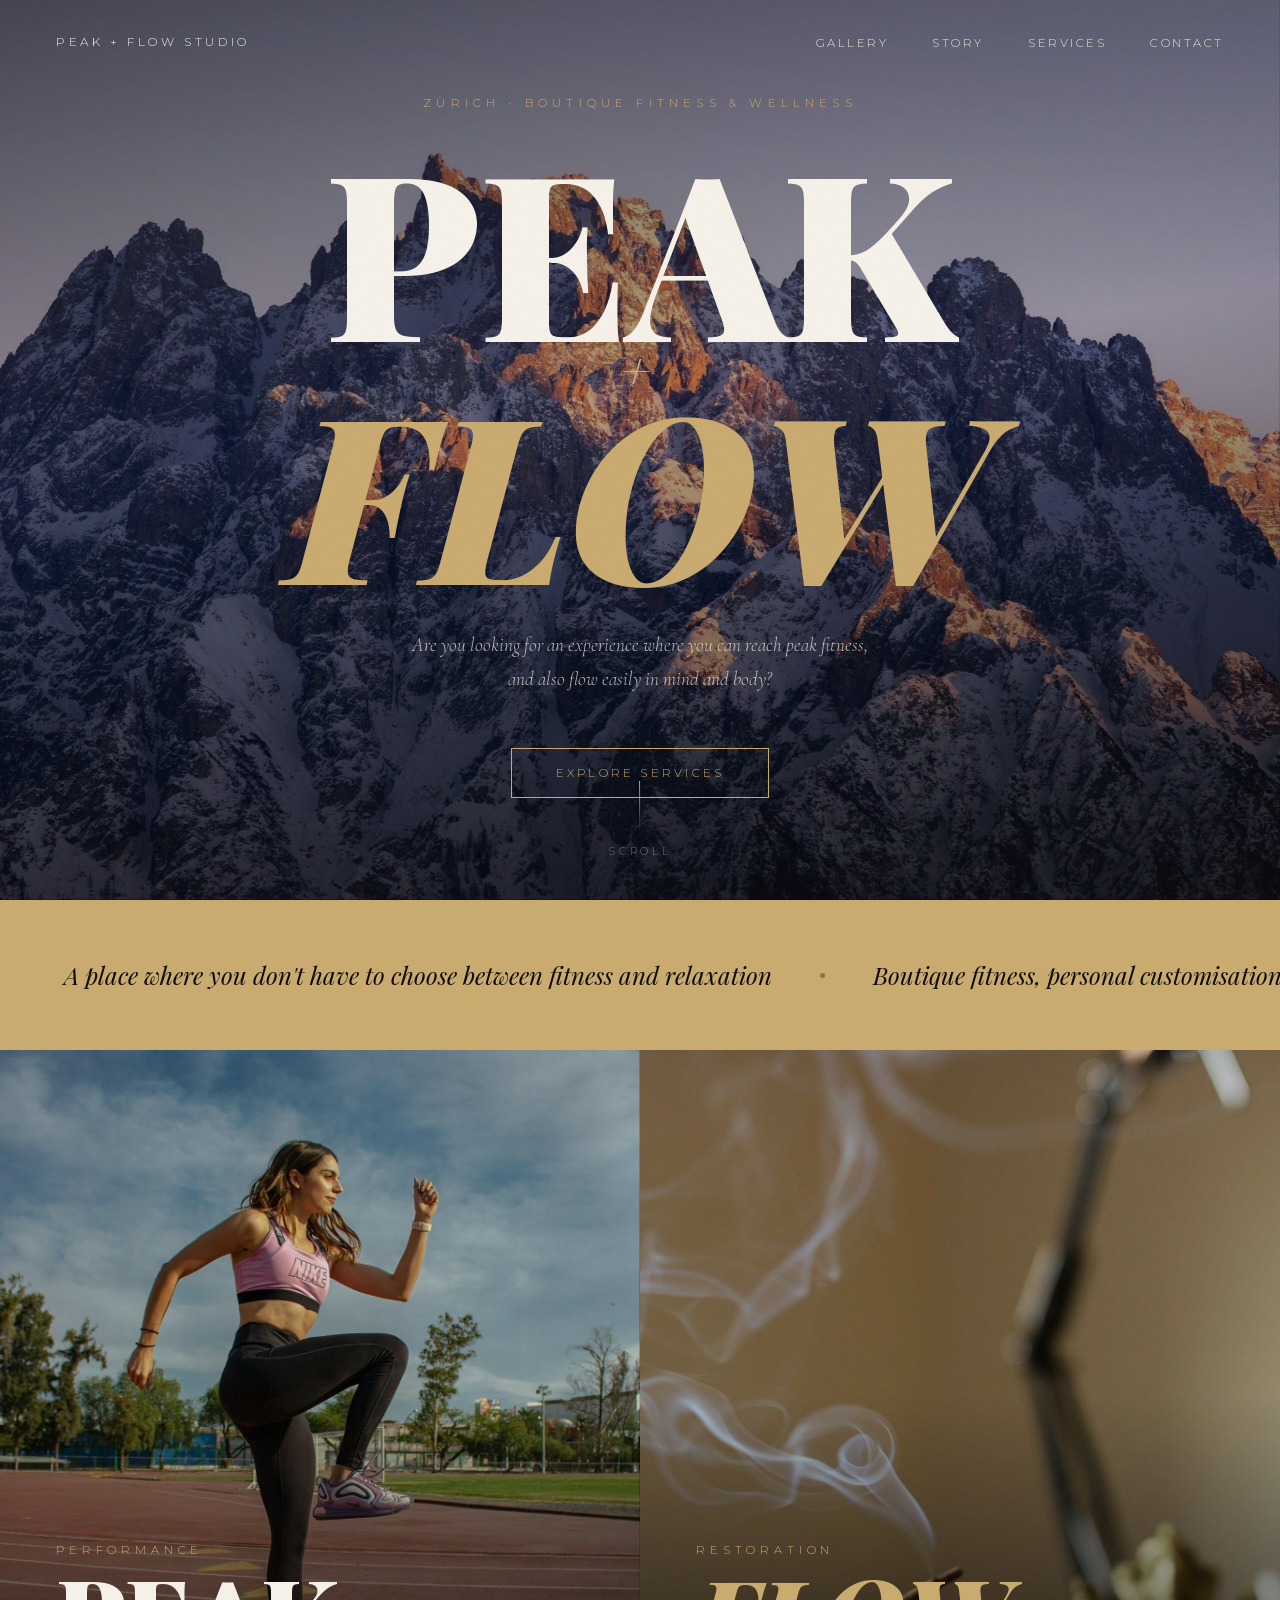
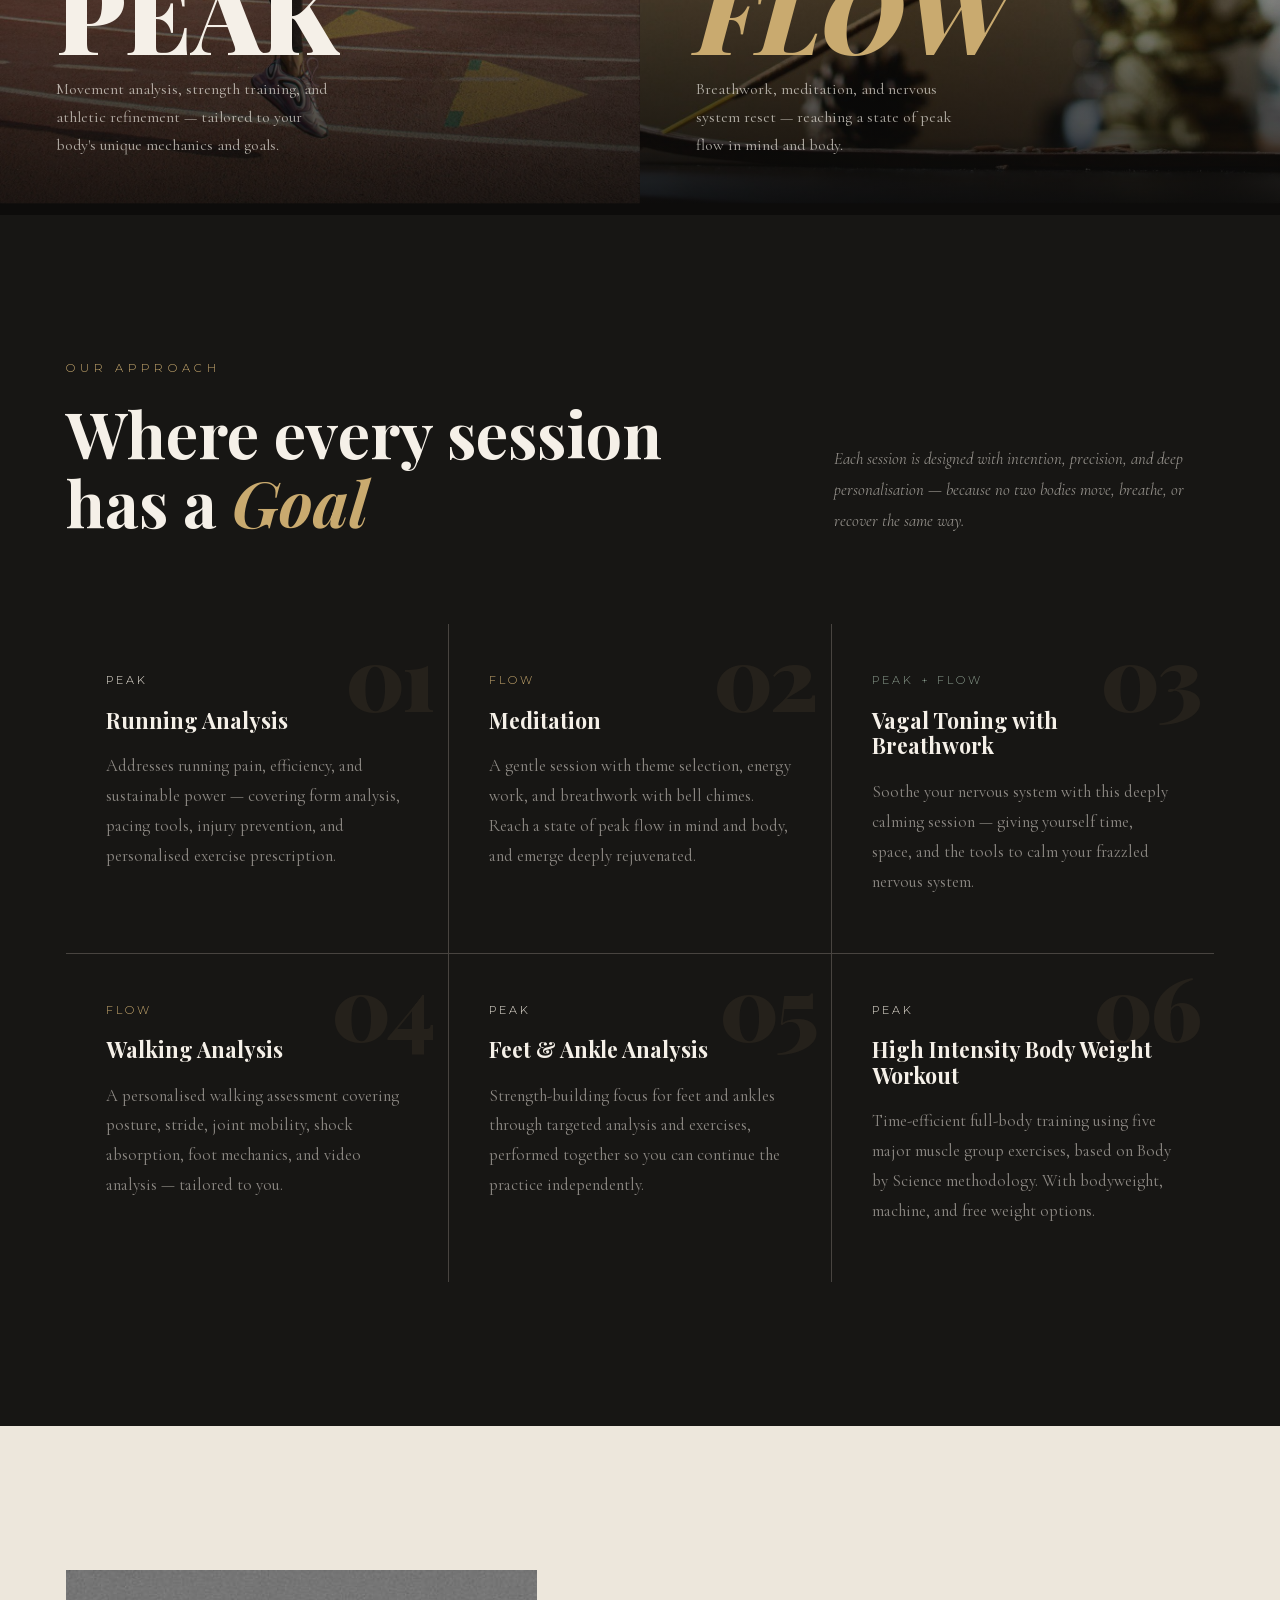
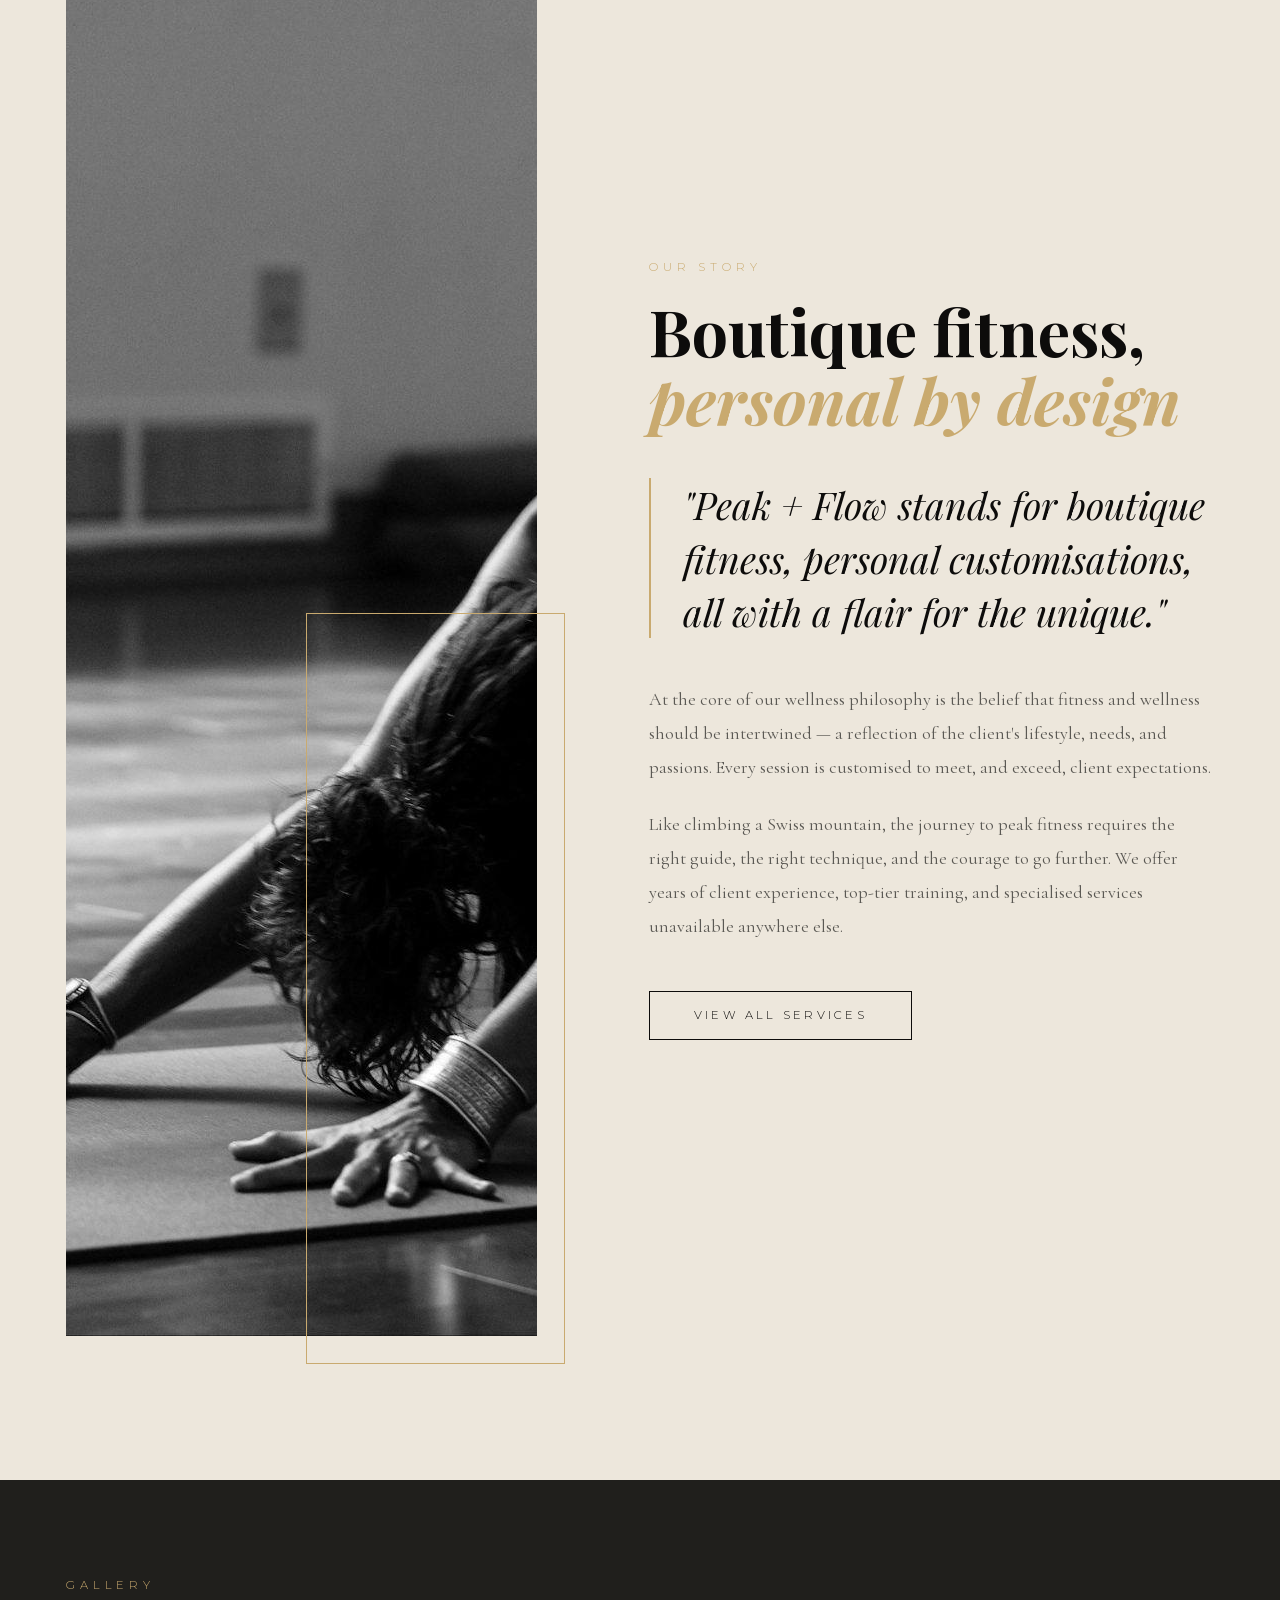
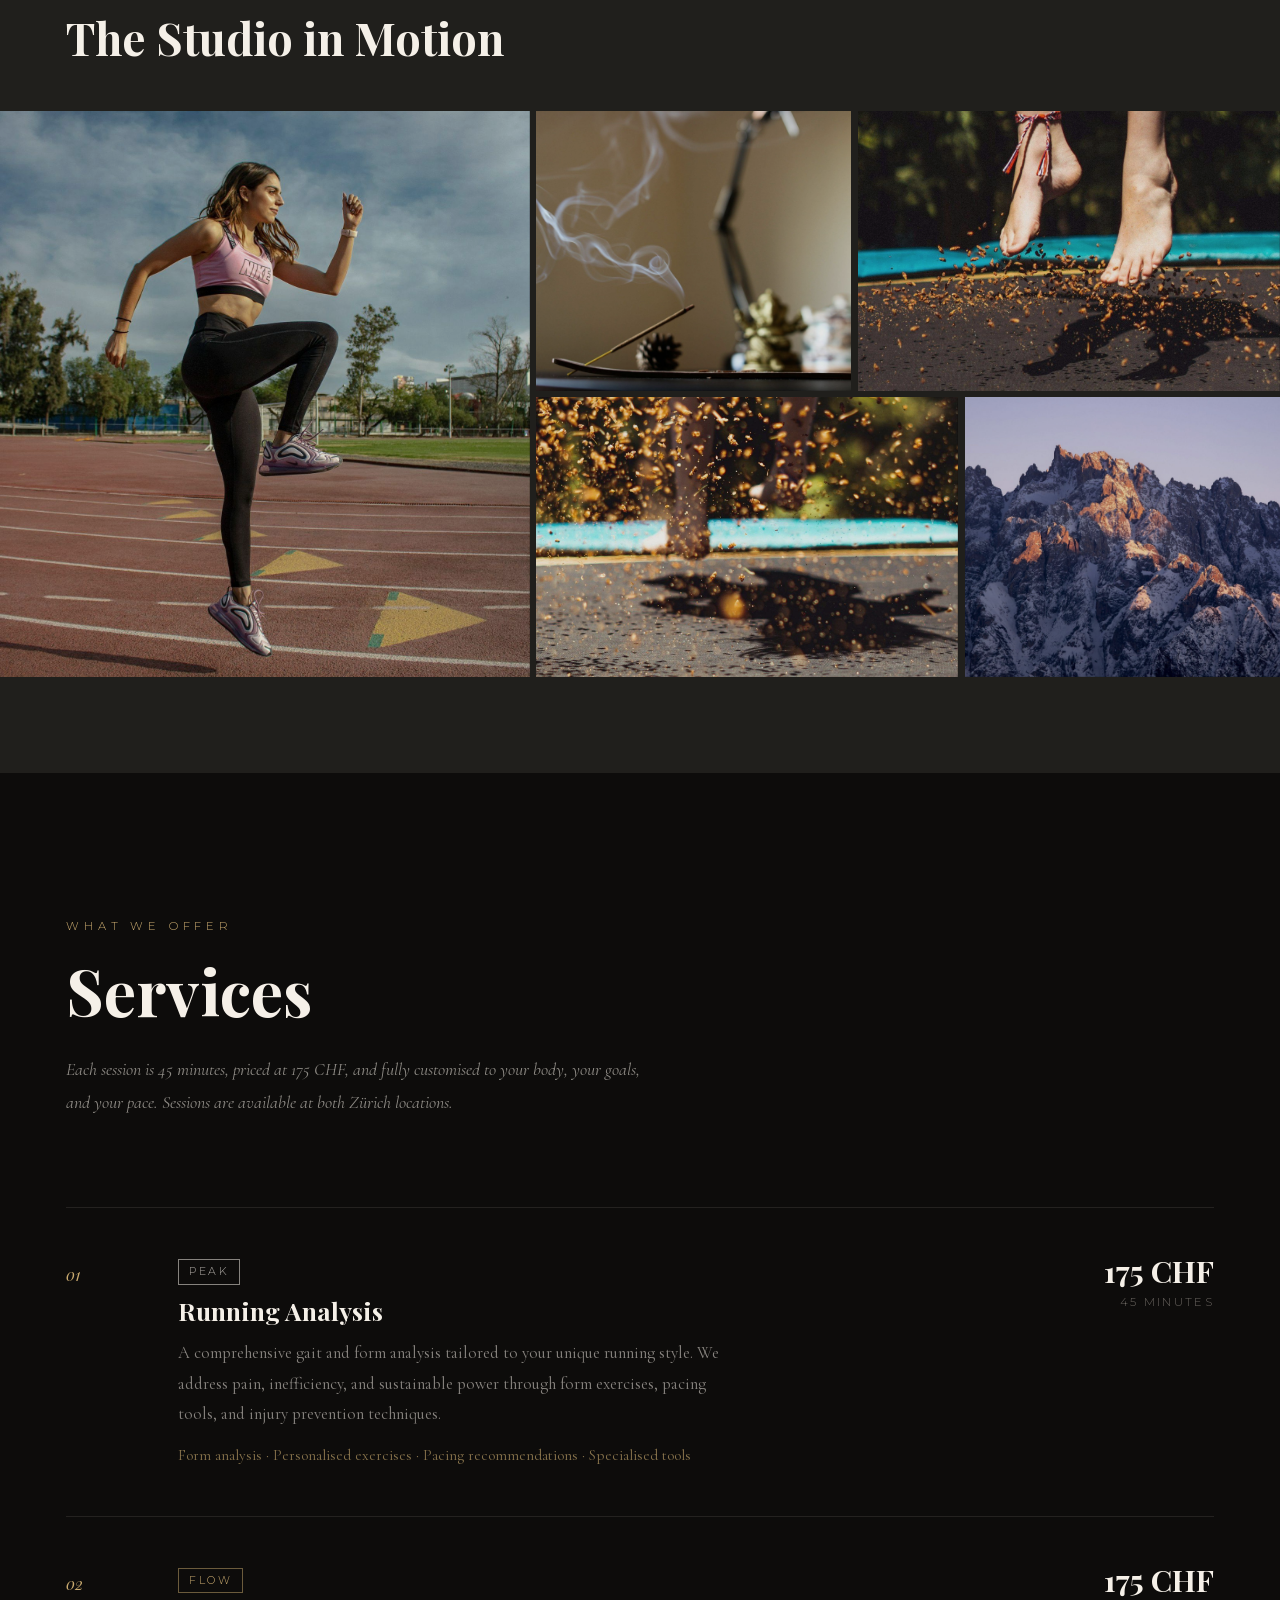
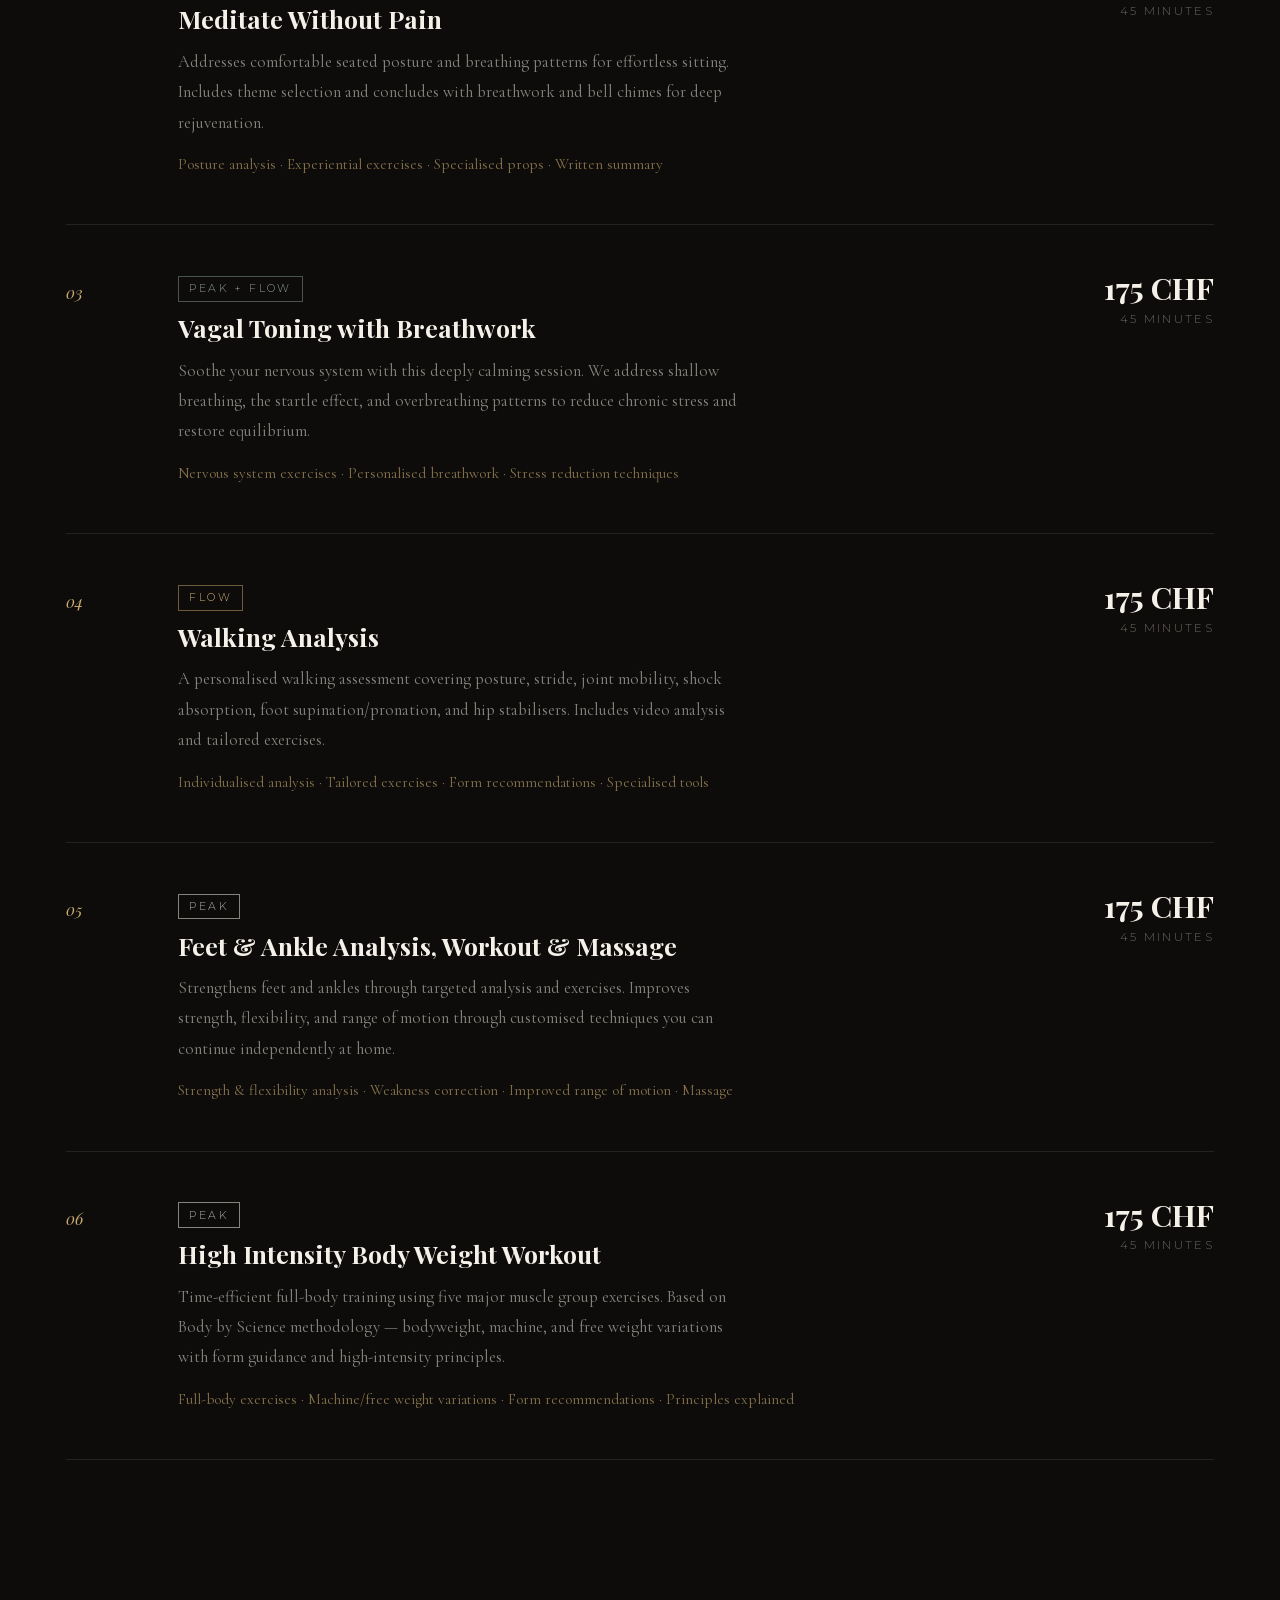
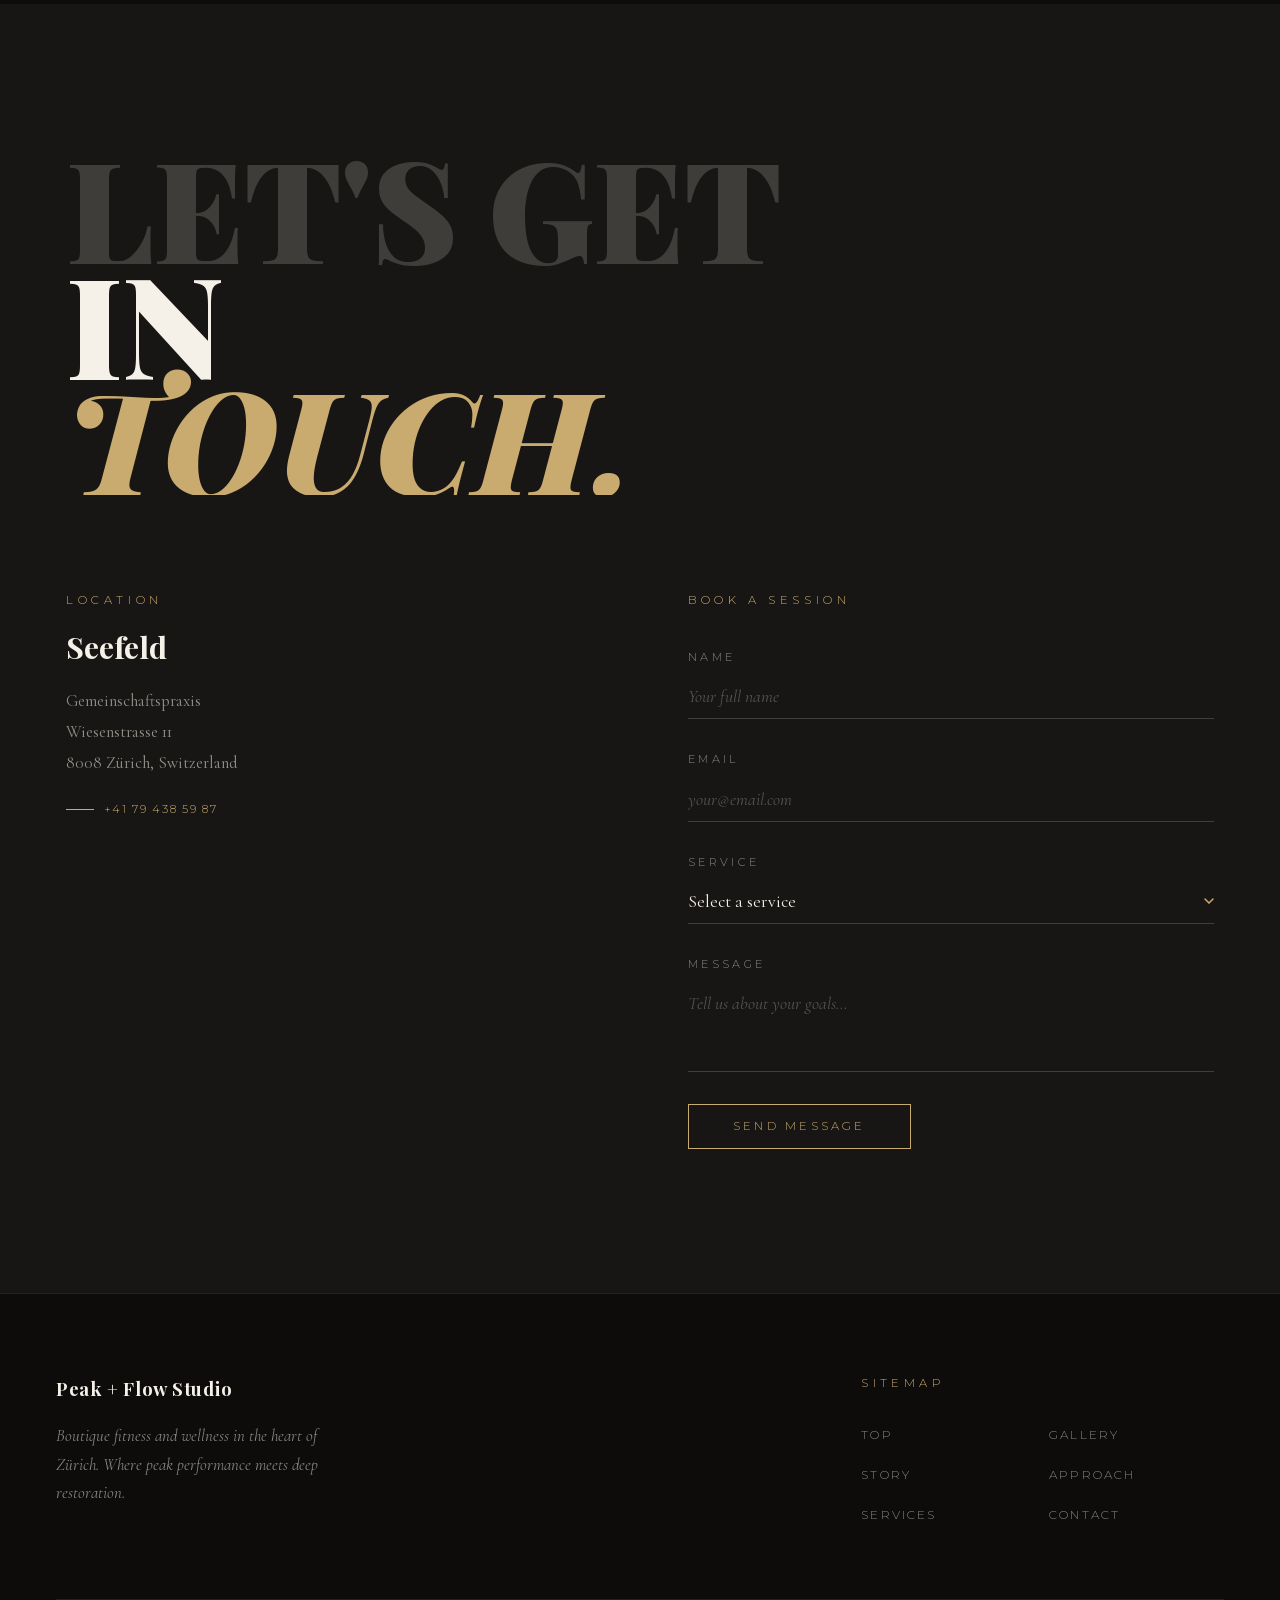
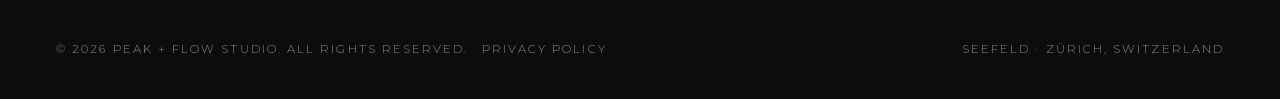
==== commit edf7ea3b: "Host fonts locally" ====
--- a/index.html
+++ b/index.html
@@ -6,6 +6,7 @@
   <title>Peak + Flow Studio — Boutique Fitness & Wellness · Zürich</title>
   <meta name="description" content="Peak + Flow Studio offers boutique fitness and wellness sessions in Zürich — running analysis, meditation, vagal toning, and more. 45 min · 175 CHF.">
   <!-- ─── SEO ─── -->
+  <meta name="theme-color" content="#0D0C0B">
   <link rel="preload" href="images/mountain.jpg" as="image">
   <link rel="icon" href="favicon.svg" type="image/svg+xml">
   <link rel="canonical" href="https://www.peakflowstudio.ch">
@@ -64,9 +65,7 @@
   }
   </script>
 
-  <link rel="preconnect" href="https://fonts.googleapis.com">
-  <link rel="preconnect" href="https://fonts.gstatic.com" crossorigin>
-  <link href="https://fonts.googleapis.com/css2?family=Cormorant+Garamond:ital,wght@0,300;0,400;0,500;0,600;1,300;1,400;1,500;1,600&family=Playfair+Display:ital,wght@0,400;0,700;0,900;1,400;1,700;1,900&family=Montserrat:wght@200;300;400;500&display=swap" rel="stylesheet">
+  <link rel="stylesheet" href="fonts.css">
   <style>
     /* ─── TOKENS ─────────────────────────────────────── */
     :root {
@@ -175,6 +174,66 @@
     .nav-links a:hover { color: var(--gold); }
     .nav-links a:hover::after { width: 100%; }
 
+    /* ─── HAMBURGER ──────────────────────────────── */
+    .nav-hamburger {
+      display: none;
+      flex-direction: column;
+      justify-content: center;
+      gap: 5px;
+      width: 2rem;
+      height: 2rem;
+      background: none;
+      border: none;
+      cursor: pointer;
+      padding: 0;
+      z-index: 1100;
+    }
+
+    .nav-hamburger span {
+      display: block;
+      width: 100%;
+      height: 1px;
+      background: var(--cream);
+      transition: transform 0.35s ease, opacity 0.35s ease;
+      transform-origin: center;
+    }
+
+    .nav-hamburger.open span:nth-child(1) { transform: translateY(6px) rotate(45deg); }
+    .nav-hamburger.open span:nth-child(2) { opacity: 0; }
+    .nav-hamburger.open span:nth-child(3) { transform: translateY(-6px) rotate(-45deg); }
+
+    /* ─── MOBILE MENU ────────────────────────────── */
+    .mobile-menu {
+      display: none;
+      position: fixed;
+      inset: 0;
+      z-index: 999;
+      background: rgba(13,12,11,0.97);
+      flex-direction: column;
+      align-items: center;
+      justify-content: center;
+      gap: 2.5rem;
+      opacity: 0;
+      pointer-events: none;
+      transition: opacity 0.4s ease;
+    }
+
+    .mobile-menu.open {
+      opacity: 1;
+      pointer-events: all;
+    }
+
+    .mobile-menu a {
+      font-family: 'Playfair Display', Georgia, serif;
+      font-size: clamp(2rem, 8vw, 3rem);
+      font-weight: 400;
+      color: var(--cream);
+      letter-spacing: 0.05em;
+      transition: color 0.3s;
+    }
+
+    .mobile-menu a:hover { color: var(--gold); }
+
     /* ─── HERO ───────────────────────────────────────── */
     #hero {
       position: relative;
@@ -1032,6 +1091,8 @@
     }
 
     .sitemap a:hover { color: var(--gold); }
+    .footer-policy-link { transition: color 0.3s; }
+    .footer-policy-link:hover { color: var(--gold); }
 
     .nl-note {
       font-size: 0.88rem;
@@ -1129,6 +1190,8 @@
 
     @media (max-width: 680px) {
       .nav-links { display: none; }
+      .nav-hamburger { display: flex; }
+      .mobile-menu { display: flex; }
       .split { grid-template-columns: 1fr; height: auto; }
       .split-panel { min-height: 55vmax; }
       .goals-grid { grid-template-columns: 1fr; }
@@ -1151,7 +1214,17 @@
     <li><a href="#services">Services</a></li>
     <li><a href="#contact">Contact</a></li>
   </ul>
+  <button class="nav-hamburger" id="hamburger" aria-label="Open menu" aria-expanded="false">
+    <span></span><span></span><span></span>
+  </button>
 </nav>
+
+<div class="mobile-menu" id="mobile-menu" aria-hidden="true">
+  <a href="#gallery">Gallery</a>
+  <a href="#story">Story</a>
+  <a href="#services">Services</a>
+  <a href="#contact">Contact</a>
+</div>
 
 <!-- ─────────── HERO ─────────── -->
 <section id="hero">
@@ -1516,13 +1589,29 @@
     </div>
   </div>
   <div class="footer-bar">
-    <p class="footer-copy">&copy; <span id="year"></span> Peak + Flow Studio. All rights reserved. &ensp;<a href="privacy-policy.html" style="color:inherit; transition:opacity 0.3s;" onmouseover="this.style.opacity=0.6" onmouseout="this.style.opacity=1">Privacy Policy</a></p>
+    <p class="footer-copy">&copy; <span id="year"></span> Peak + Flow Studio. All rights reserved. &ensp;<a href="privacy-policy.html" class="footer-policy-link">Privacy Policy</a></p>
     <p class="footer-locs">Seefeld &middot; Zürich, Switzerland</p>
   </div>
 </footer>
 
 <script>
   document.getElementById('year').textContent = new Date().getFullYear();
+
+  /* ── Mobile menu ── */
+  const hamburger = document.getElementById('hamburger');
+  const mobileMenu = document.getElementById('mobile-menu');
+
+  function toggleMenu(open) {
+    hamburger.classList.toggle('open', open);
+    hamburger.setAttribute('aria-expanded', open);
+    mobileMenu.classList.toggle('open', open);
+    mobileMenu.setAttribute('aria-hidden', !open);
+    document.body.style.overflow = open ? 'hidden' : '';
+  }
+
+  hamburger.addEventListener('click', () => toggleMenu(!hamburger.classList.contains('open')));
+  mobileMenu.querySelectorAll('a').forEach(a => a.addEventListener('click', () => toggleMenu(false)));
+  document.addEventListener('keydown', e => { if (e.key === 'Escape') toggleMenu(false); });
 
   /* ── Nav scroll state ── */
   const nav = document.getElementById('nav');
--- a/fonts.css
+++ b/fonts.css
@@ -0,0 +1,99 @@
+/* ─── Cormorant Garamond — normal ─────────────────────────── */
+/* latin-ext */
+@font-face {
+  font-family: 'Cormorant Garamond';
+  font-style: normal;
+  font-weight: 300 600;
+  font-display: swap;
+  src: url(fonts/cormorant-garamond-normal-ext.woff2) format('woff2');
+  unicode-range: U+0100-02BA, U+02BD-02C5, U+02C7-02CC, U+02CE-02D7, U+02DD-02FF, U+0304, U+0308, U+0329, U+1D00-1DBF, U+1E00-1E9F, U+1EF2-1EFF, U+2020, U+20A0-20AB, U+20AD-20C0, U+2113, U+2C60-2C7F, U+A720-A7FF;
+}
+/* latin */
+@font-face {
+  font-family: 'Cormorant Garamond';
+  font-style: normal;
+  font-weight: 300 600;
+  font-display: swap;
+  src: url(fonts/cormorant-garamond-normal.woff2) format('woff2');
+  unicode-range: U+0000-00FF, U+0131, U+0152-0153, U+02BB-02BC, U+02C6, U+02DA, U+02DC, U+0304, U+0308, U+0329, U+2000-206F, U+20AC, U+2122, U+2191, U+2193, U+2212, U+2215, U+FEFF, U+FFFD;
+}
+
+/* ─── Cormorant Garamond — italic ─────────────────────────── */
+/* latin-ext */
+@font-face {
+  font-family: 'Cormorant Garamond';
+  font-style: italic;
+  font-weight: 300 600;
+  font-display: swap;
+  src: url(fonts/cormorant-garamond-italic-ext.woff2) format('woff2');
+  unicode-range: U+0100-02BA, U+02BD-02C5, U+02C7-02CC, U+02CE-02D7, U+02DD-02FF, U+0304, U+0308, U+0329, U+1D00-1DBF, U+1E00-1E9F, U+1EF2-1EFF, U+2020, U+20A0-20AB, U+20AD-20C0, U+2113, U+2C60-2C7F, U+A720-A7FF;
+}
+/* latin */
+@font-face {
+  font-family: 'Cormorant Garamond';
+  font-style: italic;
+  font-weight: 300 600;
+  font-display: swap;
+  src: url(fonts/cormorant-garamond-italic.woff2) format('woff2');
+  unicode-range: U+0000-00FF, U+0131, U+0152-0153, U+02BB-02BC, U+02C6, U+02DA, U+02DC, U+0304, U+0308, U+0329, U+2000-206F, U+20AC, U+2122, U+2191, U+2193, U+2212, U+2215, U+FEFF, U+FFFD;
+}
+
+/* ─── Playfair Display — normal ───────────────────────────── */
+/* latin-ext */
+@font-face {
+  font-family: 'Playfair Display';
+  font-style: normal;
+  font-weight: 400 900;
+  font-display: swap;
+  src: url(fonts/playfair-display-normal-ext.woff2) format('woff2');
+  unicode-range: U+0100-02BA, U+02BD-02C5, U+02C7-02CC, U+02CE-02D7, U+02DD-02FF, U+0304, U+0308, U+0329, U+1D00-1DBF, U+1E00-1E9F, U+1EF2-1EFF, U+2020, U+20A0-20AB, U+20AD-20C0, U+2113, U+2C60-2C7F, U+A720-A7FF;
+}
+/* latin */
+@font-face {
+  font-family: 'Playfair Display';
+  font-style: normal;
+  font-weight: 400 900;
+  font-display: swap;
+  src: url(fonts/playfair-display-normal.woff2) format('woff2');
+  unicode-range: U+0000-00FF, U+0131, U+0152-0153, U+02BB-02BC, U+02C6, U+02DA, U+02DC, U+0304, U+0308, U+0329, U+2000-206F, U+20AC, U+2122, U+2191, U+2193, U+2212, U+2215, U+FEFF, U+FFFD;
+}
+
+/* ─── Playfair Display — italic ───────────────────────────── */
+/* latin-ext */
+@font-face {
+  font-family: 'Playfair Display';
+  font-style: italic;
+  font-weight: 400 900;
+  font-display: swap;
+  src: url(fonts/playfair-display-italic-ext.woff2) format('woff2');
+  unicode-range: U+0100-02BA, U+02BD-02C5, U+02C7-02CC, U+02CE-02D7, U+02DD-02FF, U+0304, U+0308, U+0329, U+1D00-1DBF, U+1E00-1E9F, U+1EF2-1EFF, U+2020, U+20A0-20AB, U+20AD-20C0, U+2113, U+2C60-2C7F, U+A720-A7FF;
+}
+/* latin */
+@font-face {
+  font-family: 'Playfair Display';
+  font-style: italic;
+  font-weight: 400 900;
+  font-display: swap;
+  src: url(fonts/playfair-display-italic.woff2) format('woff2');
+  unicode-range: U+0000-00FF, U+0131, U+0152-0153, U+02BB-02BC, U+02C6, U+02DA, U+02DC, U+0304, U+0308, U+0329, U+2000-206F, U+20AC, U+2122, U+2191, U+2193, U+2212, U+2215, U+FEFF, U+FFFD;
+}
+
+/* ─── Montserrat — normal ─────────────────────────────────── */
+/* latin-ext */
+@font-face {
+  font-family: 'Montserrat';
+  font-style: normal;
+  font-weight: 200 500;
+  font-display: swap;
+  src: url(fonts/montserrat-normal-ext.woff2) format('woff2');
+  unicode-range: U+0100-02BA, U+02BD-02C5, U+02C7-02CC, U+02CE-02D7, U+02DD-02FF, U+0304, U+0308, U+0329, U+1D00-1DBF, U+1E00-1E9F, U+1EF2-1EFF, U+2020, U+20A0-20AB, U+20AD-20C0, U+2113, U+2C60-2C7F, U+A720-A7FF;
+}
+/* latin */
+@font-face {
+  font-family: 'Montserrat';
+  font-style: normal;
+  font-weight: 200 500;
+  font-display: swap;
+  src: url(fonts/montserrat-normal.woff2) format('woff2');
+  unicode-range: U+0000-00FF, U+0131, U+0152-0153, U+02BB-02BC, U+02C6, U+02DA, U+02DC, U+0304, U+0308, U+0329, U+2000-206F, U+20AC, U+2122, U+2191, U+2193, U+2212, U+2215, U+FEFF, U+FFFD;
+}
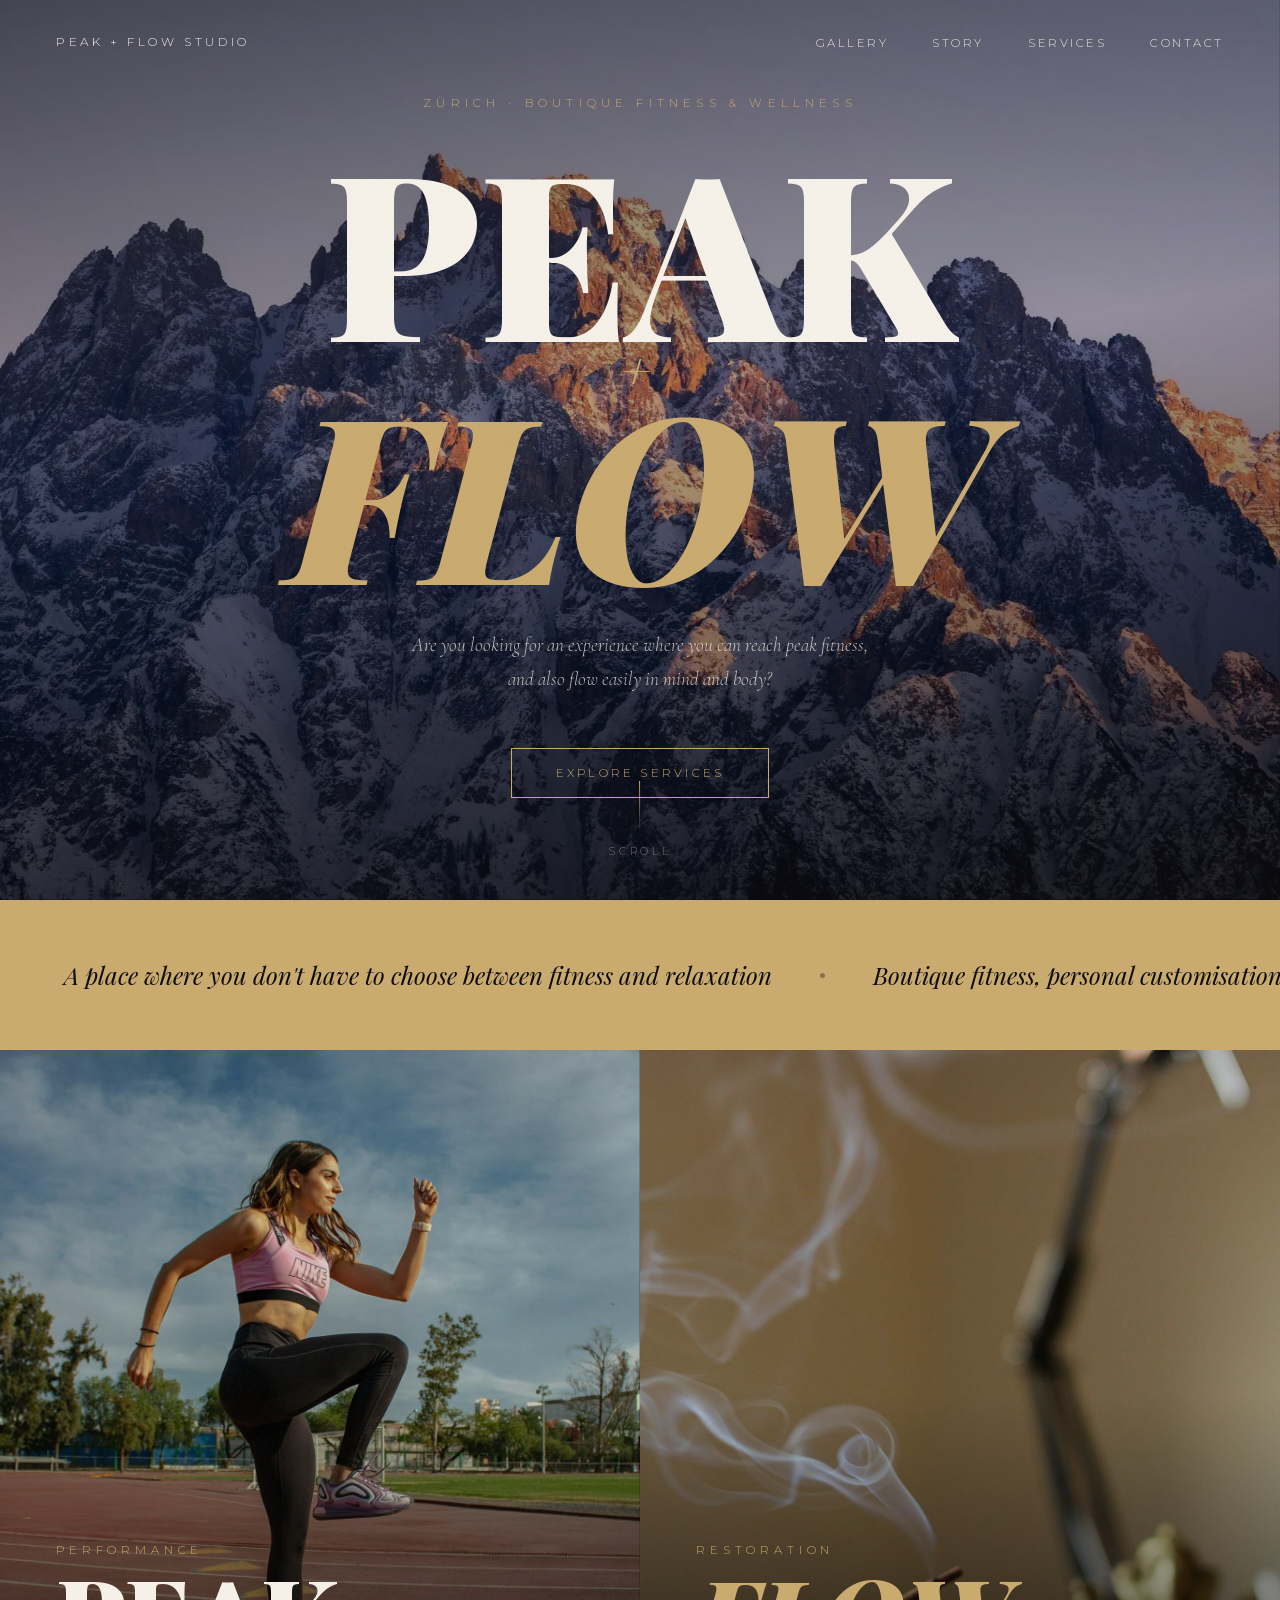
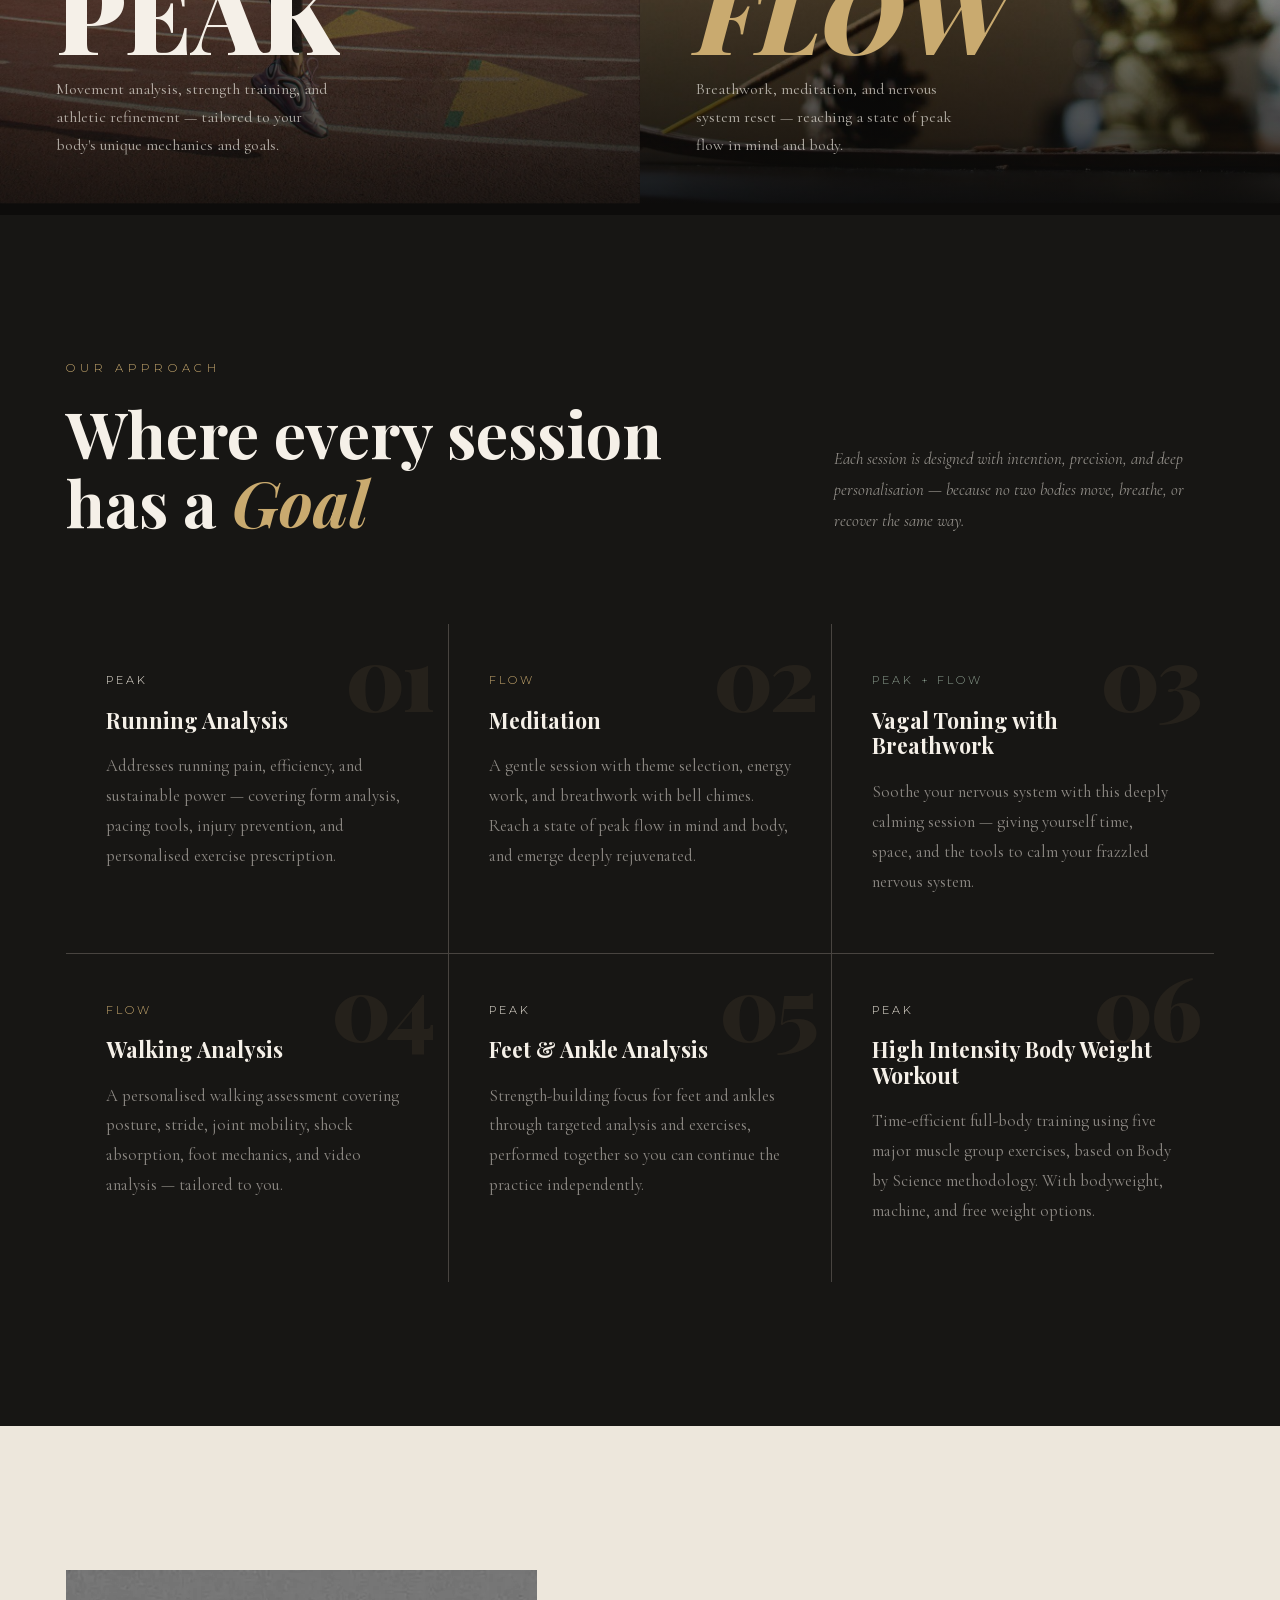
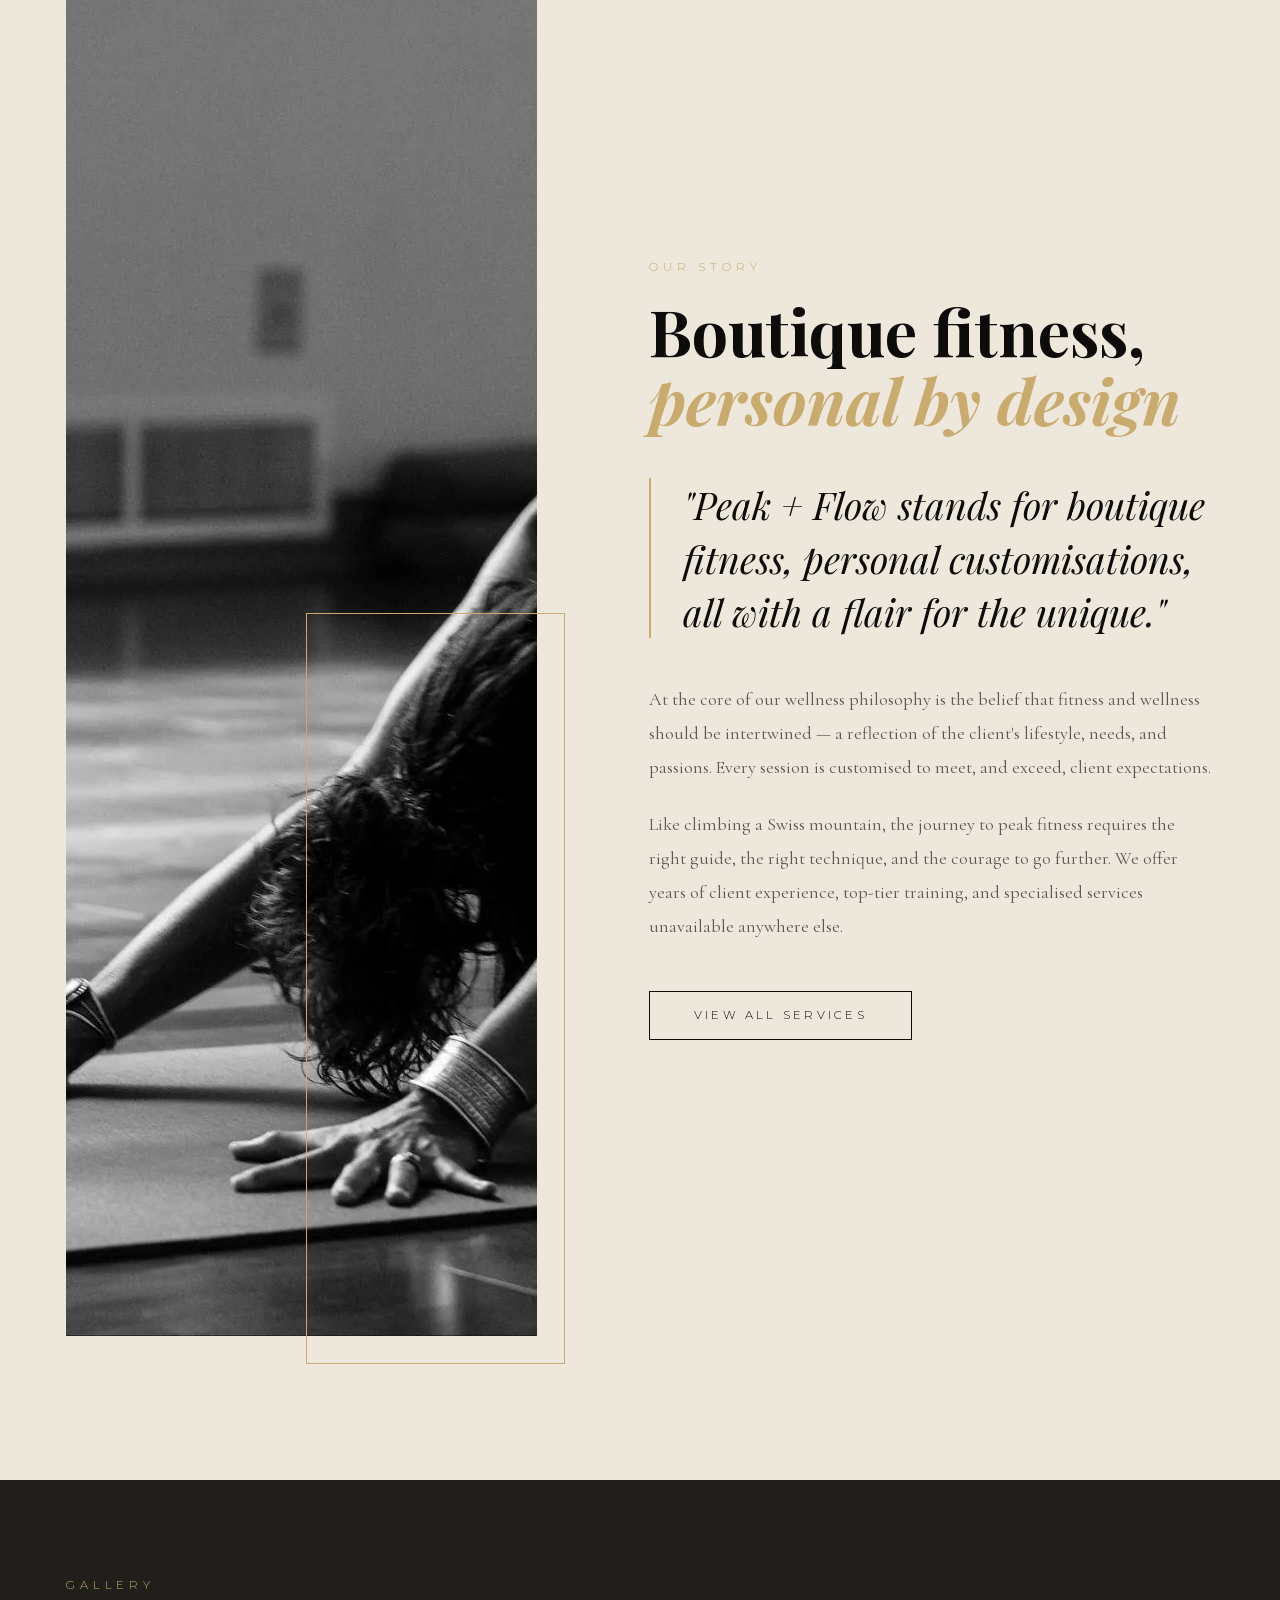
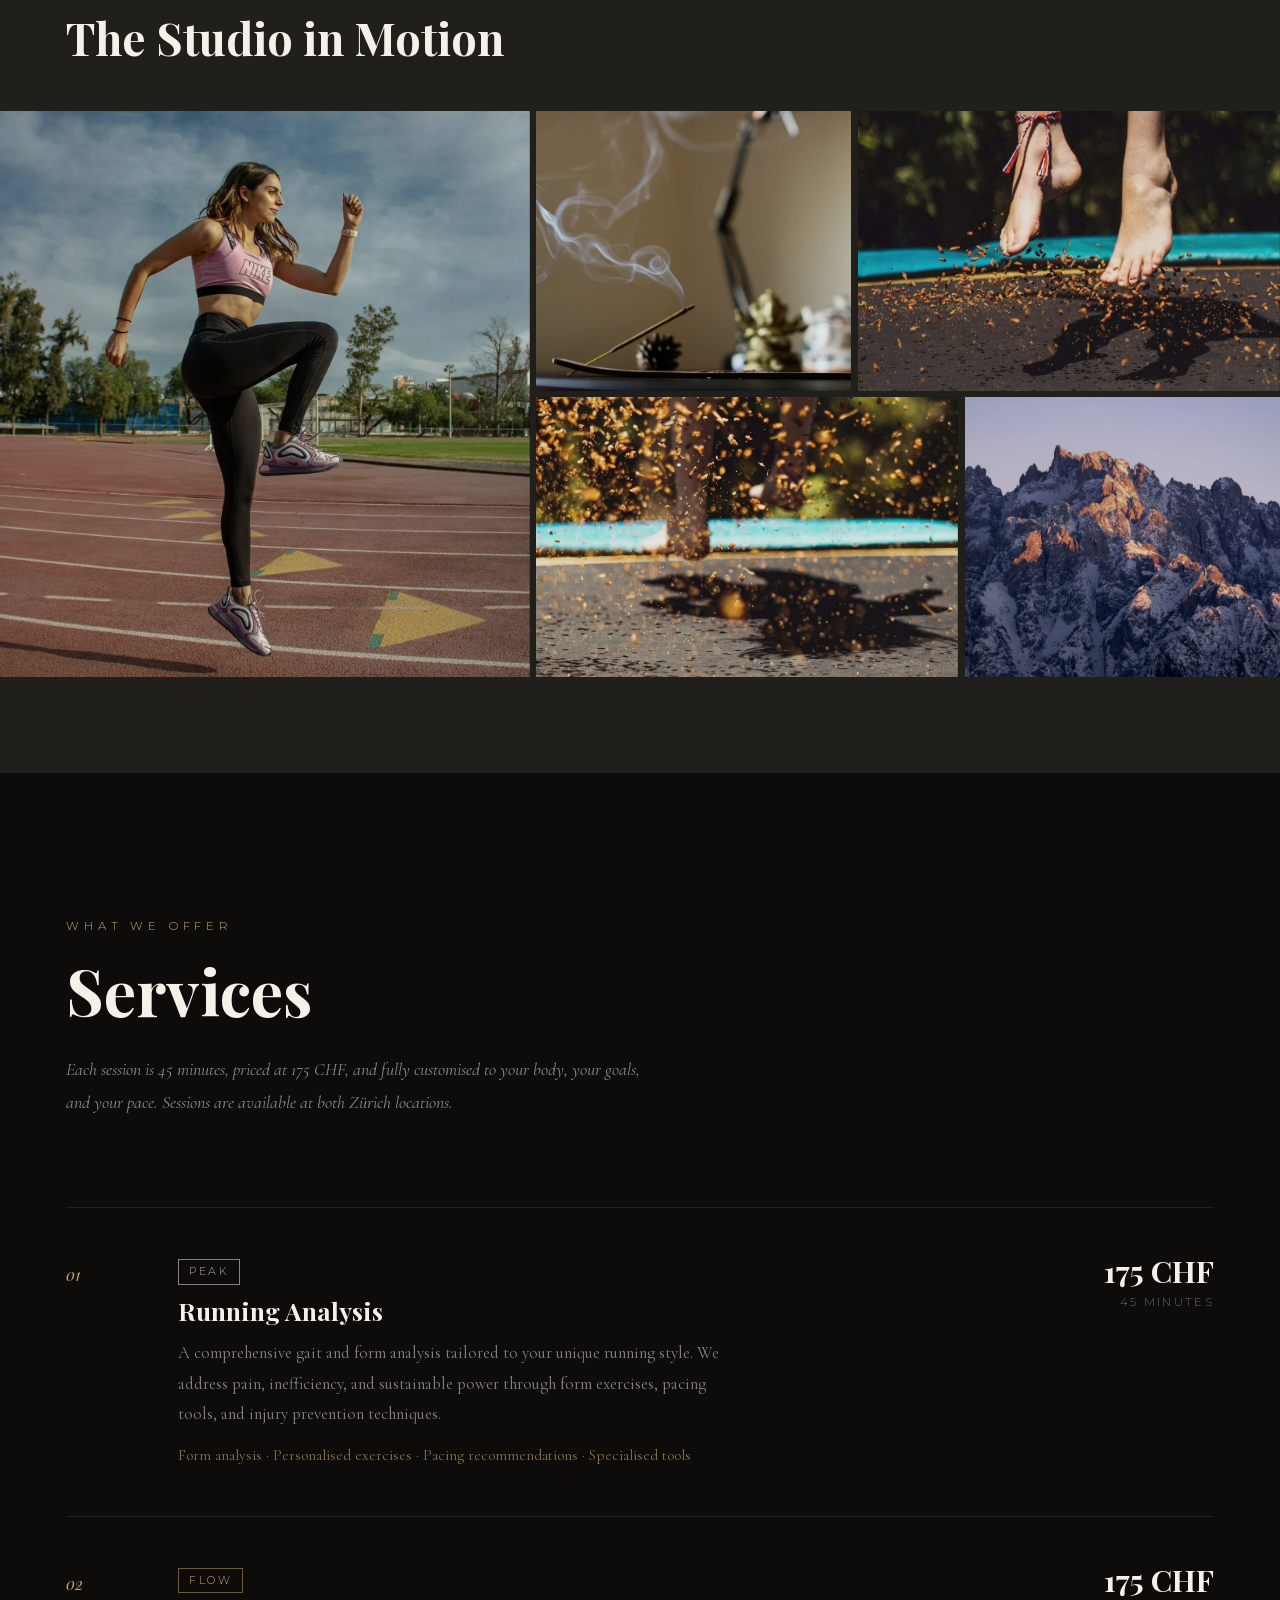
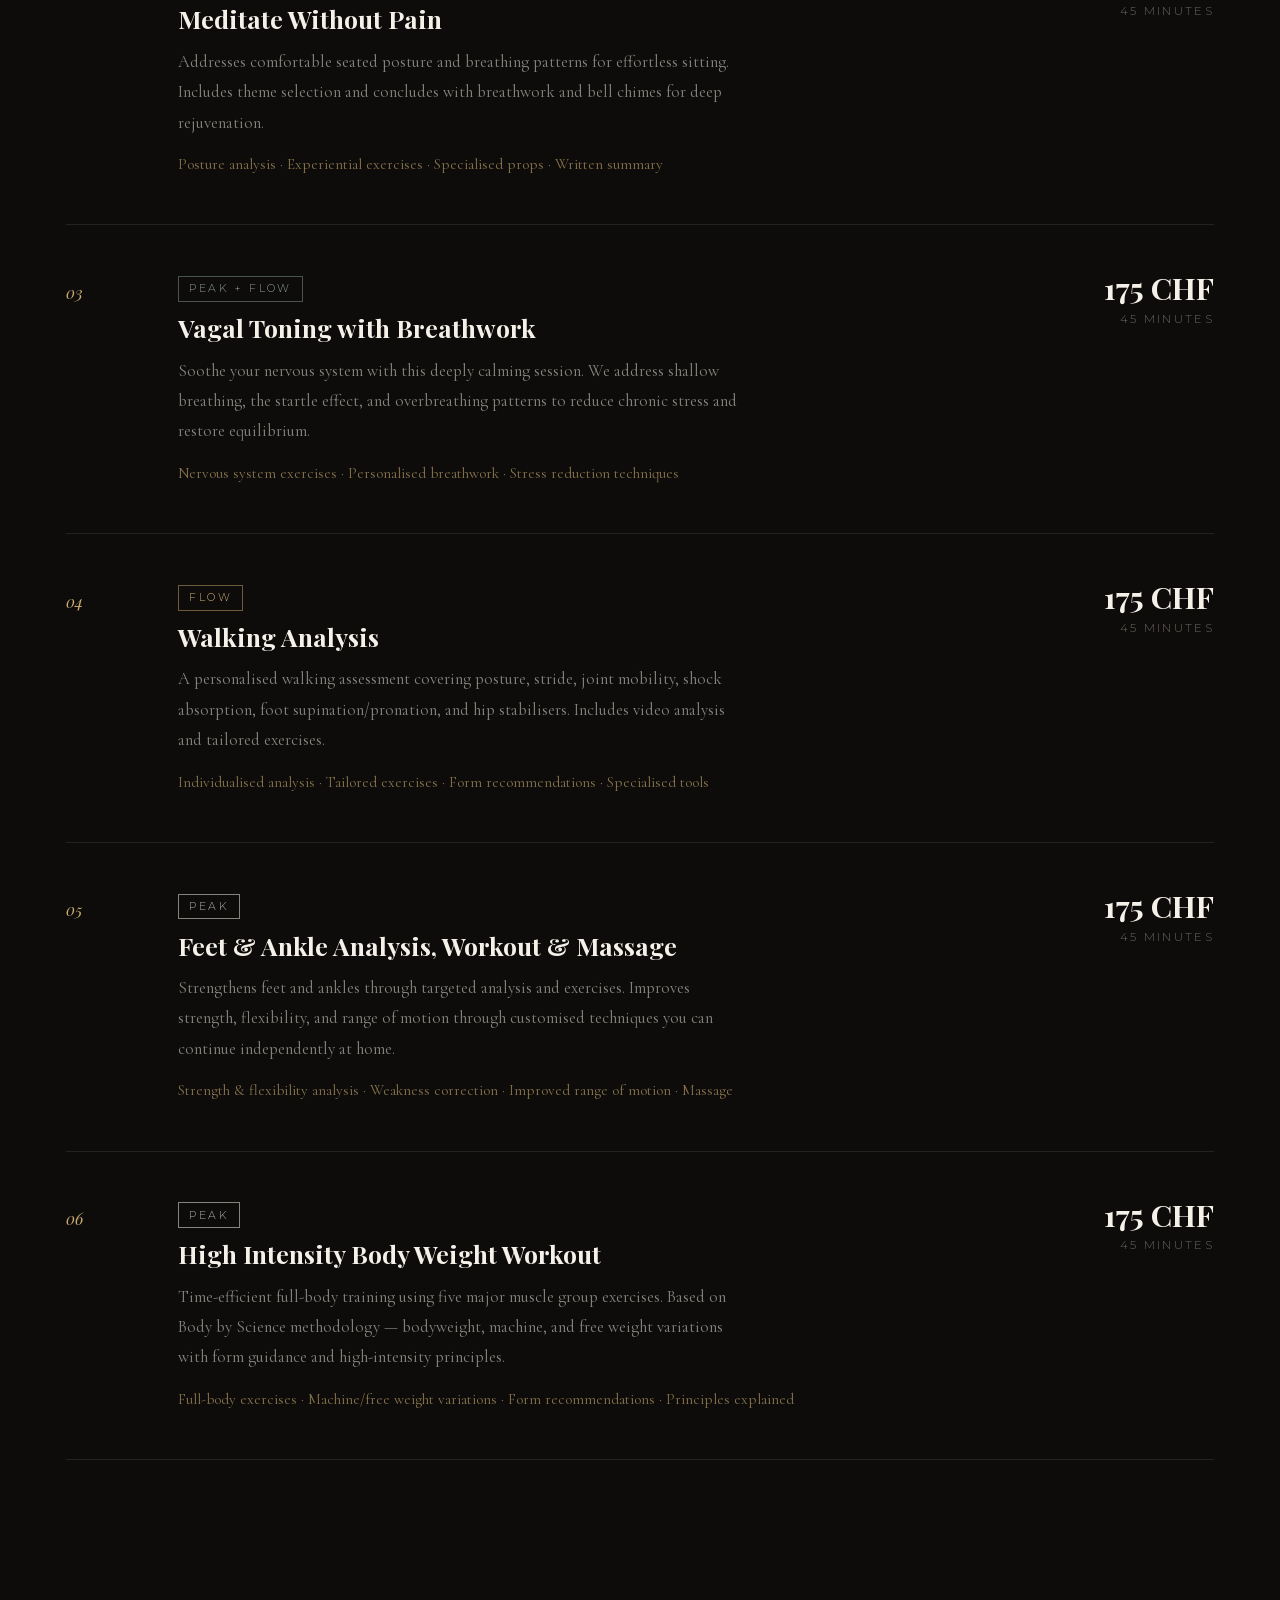
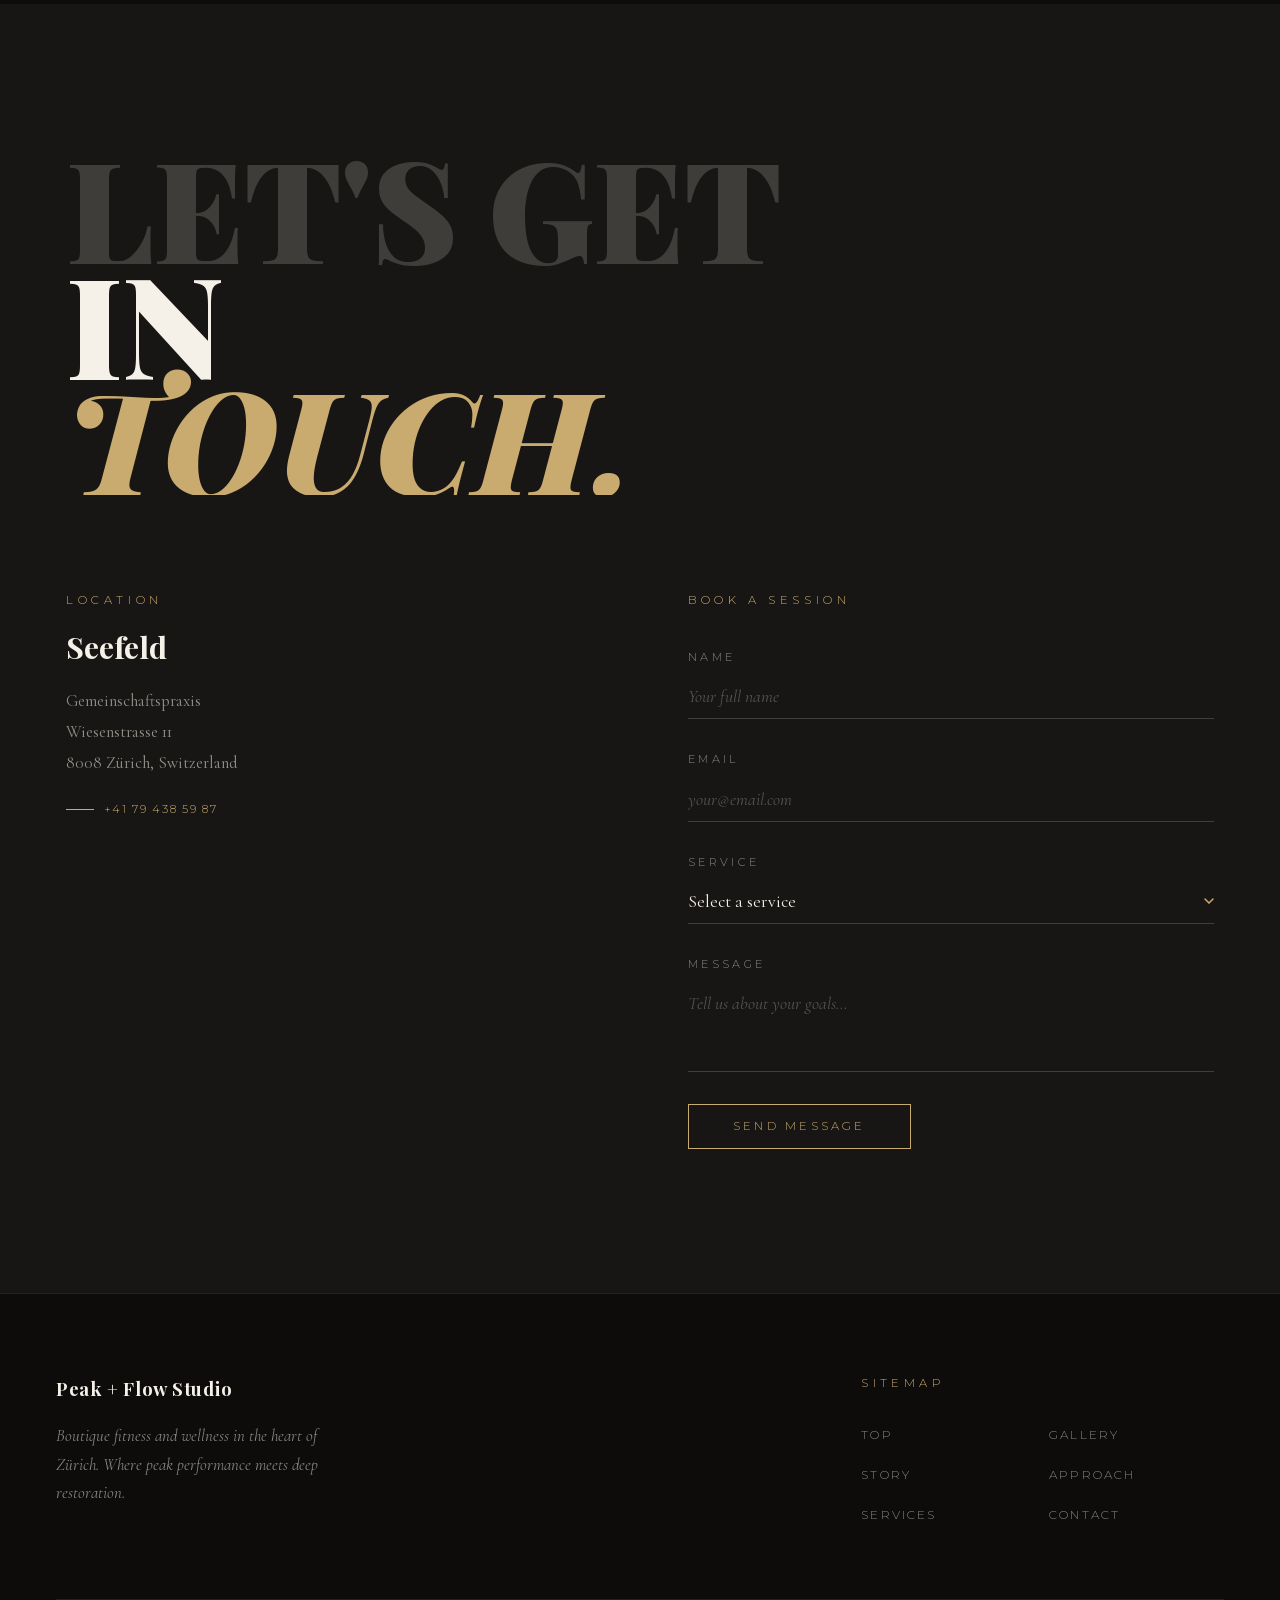
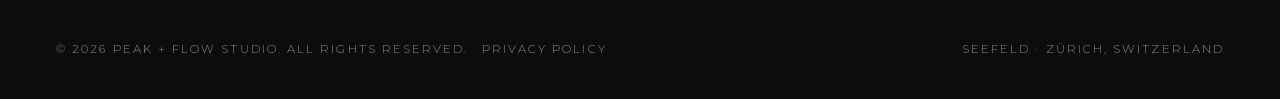
==== commit 838ecce3: "Add images as webp" ====
--- a/index.html
+++ b/index.html
@@ -7,7 +7,7 @@
   <meta name="description" content="Peak + Flow Studio offers boutique fitness and wellness sessions in Zürich — running analysis, meditation, vagal toning, and more. 45 min · 175 CHF.">
   <!-- ─── SEO ─── -->
   <meta name="theme-color" content="#0D0C0B">
-  <link rel="preload" href="images/mountain.jpg" as="image">
+  <link rel="preload" href="images/mountain.webp" as="image" type="image/webp">
   <link rel="icon" href="favicon.svg" type="image/svg+xml">
   <link rel="canonical" href="https://www.peakflowstudio.ch">
   <meta name="robots" content="index, follow">
@@ -250,7 +250,7 @@
     .hero-bg {
       position: absolute;
       inset: 0;
-      background-image: url('images/mountain.jpg');
+      background-image: url('images/mountain.webp');
       background-size: cover;
       background-position: center 45%;
       animation: bgBreath 22s ease-in-out infinite alternate;
@@ -1352,7 +1352,10 @@
   <div class="wrap">
     <div class="story-grid">
       <div class="story-img-wrap r">
-        <img class="story-img" src="images/yoga.jpg" alt="Wellness session at Peak + Flow Studio, Zürich" loading="lazy" width="2048" height="1366">
+        <picture>
+          <source srcset="images/yoga.webp" type="image/webp">
+          <img class="story-img" src="images/yoga.jpg" alt="Wellness session at Peak + Flow Studio, Zürich" loading="lazy" width="2048" height="1366">
+        </picture>
         <div class="story-img-frame"></div>
       </div>
       <div class="story-content">
@@ -1387,19 +1390,34 @@
   </div>
   <div class="gallery-mosaic">
     <div class="gal-item r">
-      <img src="images/runner.jpg" alt="Running Analysis" loading="lazy" width="1366" height="2048">
+      <picture>
+        <source srcset="images/runner.webp" type="image/webp">
+        <img src="images/runner.jpg" alt="Running Analysis" loading="lazy" width="1366" height="2048">
+      </picture>
     </div>
     <div class="gal-item r r-d1">
-      <img src="images/incense.jpg" alt="Meditation" loading="lazy" width="2048" height="1366">
+      <picture>
+        <source srcset="images/incense.webp" type="image/webp">
+        <img src="images/incense.jpg" alt="Meditation" loading="lazy" width="2048" height="1366">
+      </picture>
     </div>
     <div class="gal-item r r-d2">
-      <img src="images/feet-jump.jpg" alt="Peak Fitness" loading="lazy" width="1366" height="2048">
+      <picture>
+        <source srcset="images/feet-jump.webp" type="image/webp">
+        <img src="images/feet-jump.jpg" alt="Peak Fitness" loading="lazy" width="1366" height="2048">
+      </picture>
     </div>
     <div class="gal-item r r-d1">
-      <img src="images/feet-close.jpg" alt="Movement" loading="lazy" width="1366" height="2048">
+      <picture>
+        <source srcset="images/feet-close.webp" type="image/webp">
+        <img src="images/feet-close.jpg" alt="Movement" loading="lazy" width="1366" height="2048">
+      </picture>
     </div>
     <div class="gal-item r r-d2">
-      <img src="images/mountain.jpg" alt="Athletic Performance" loading="lazy" width="2048" height="1280">
+      <picture>
+        <source srcset="images/mountain.webp" type="image/webp">
+        <img src="images/mountain.jpg" alt="Athletic Performance" loading="lazy" width="2048" height="1280">
+      </picture>
     </div>
   </div>
 </section>
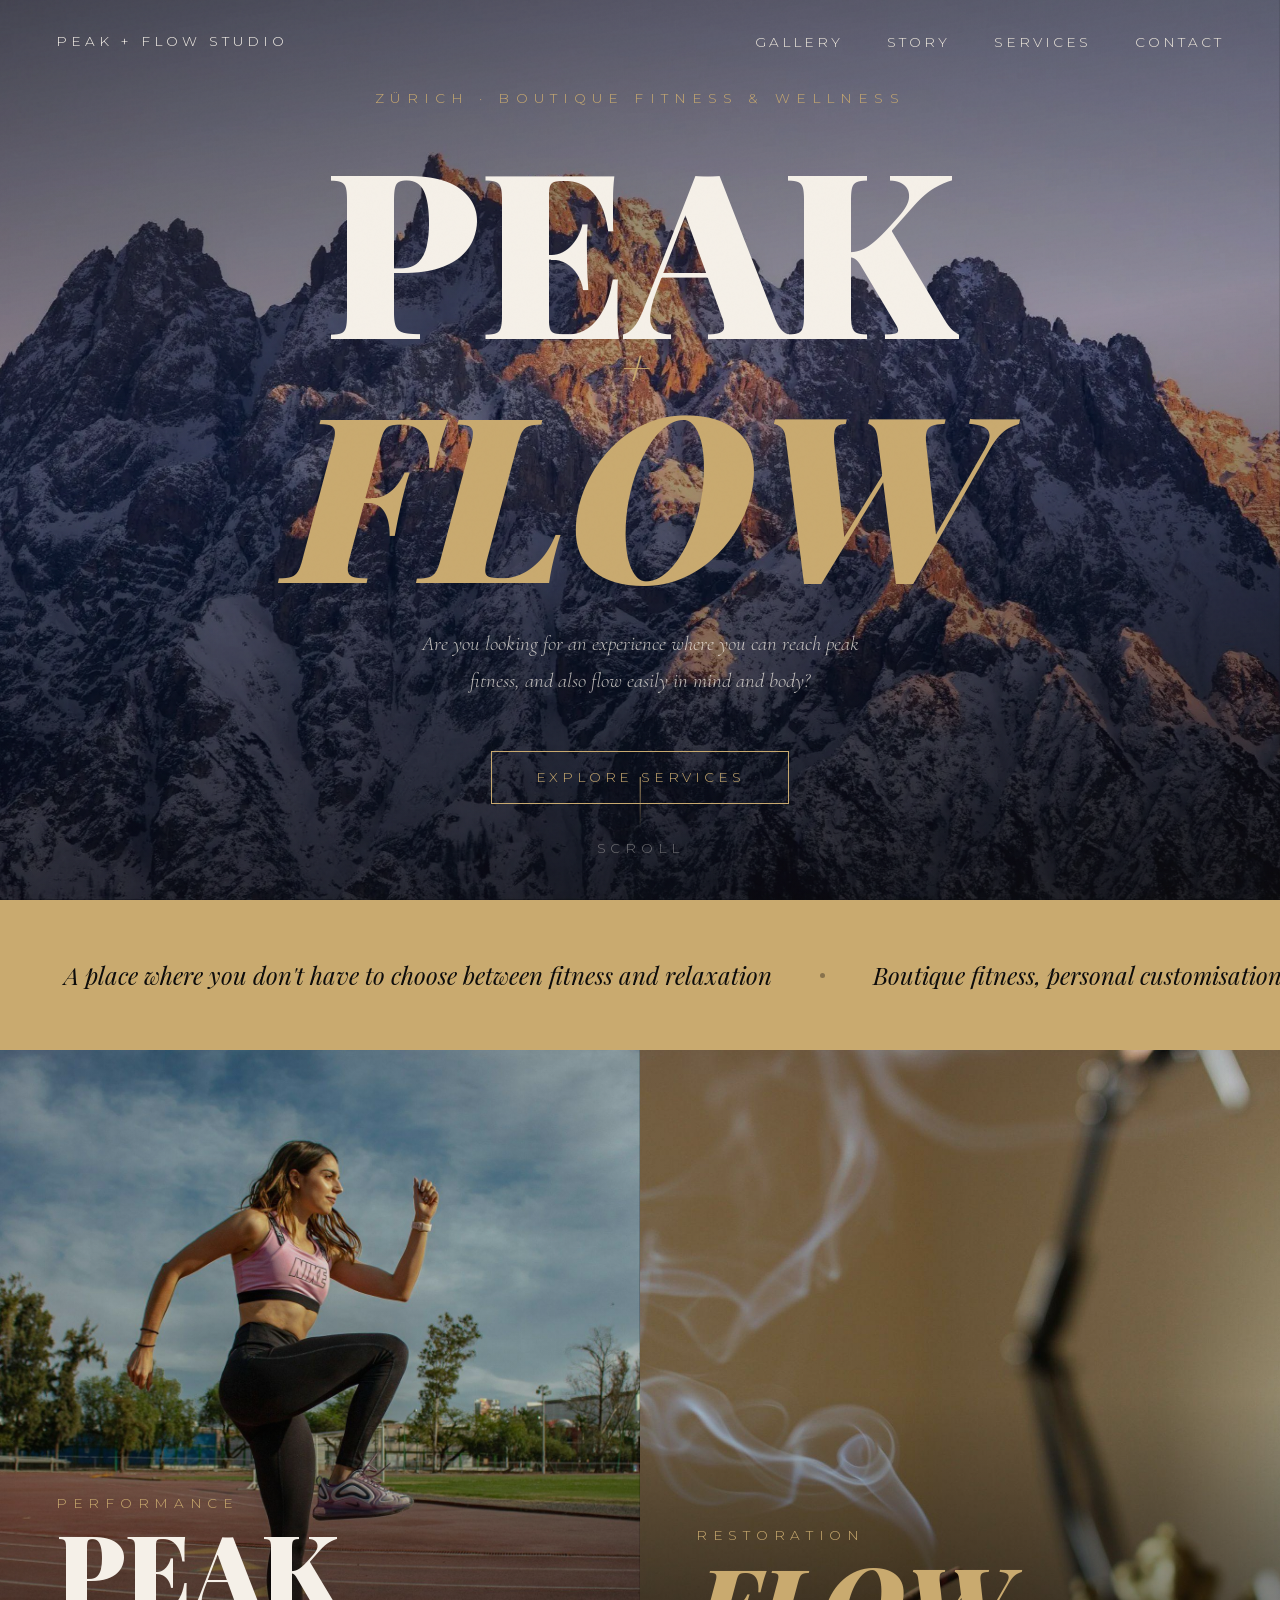
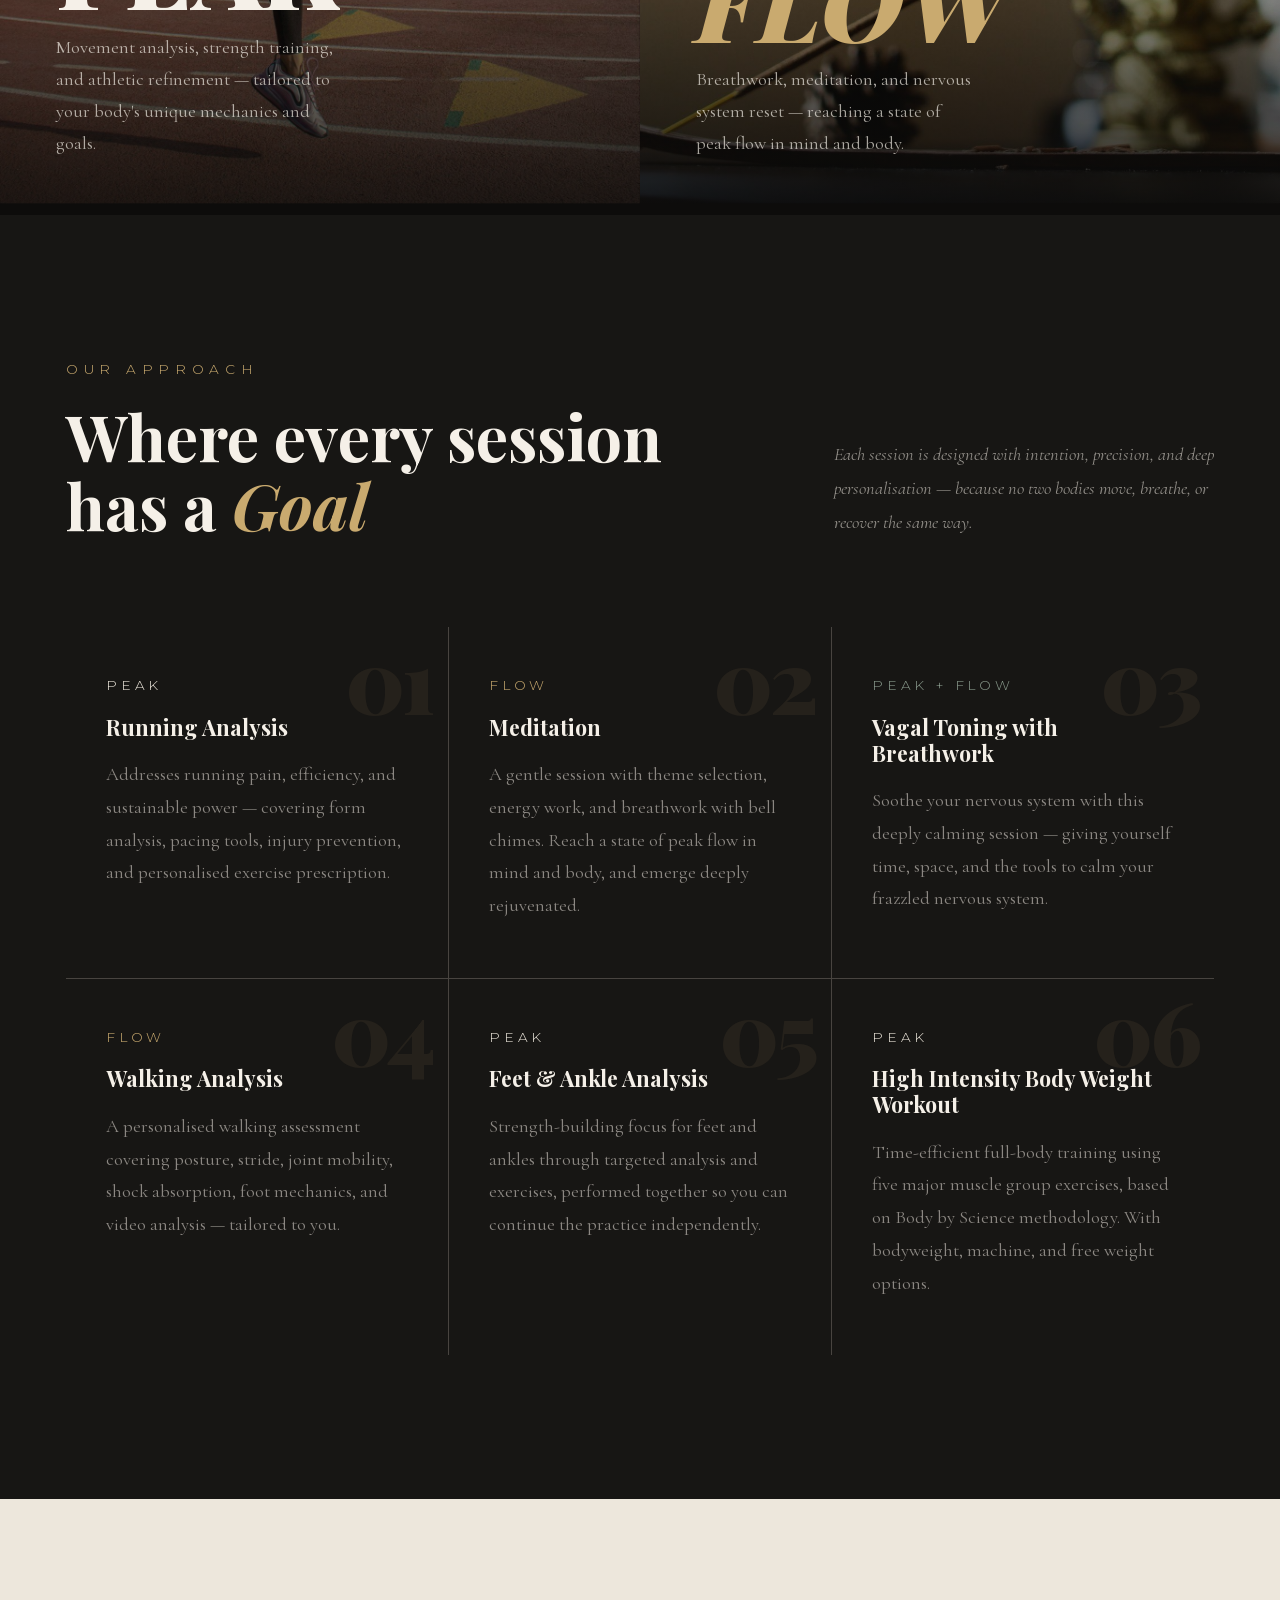
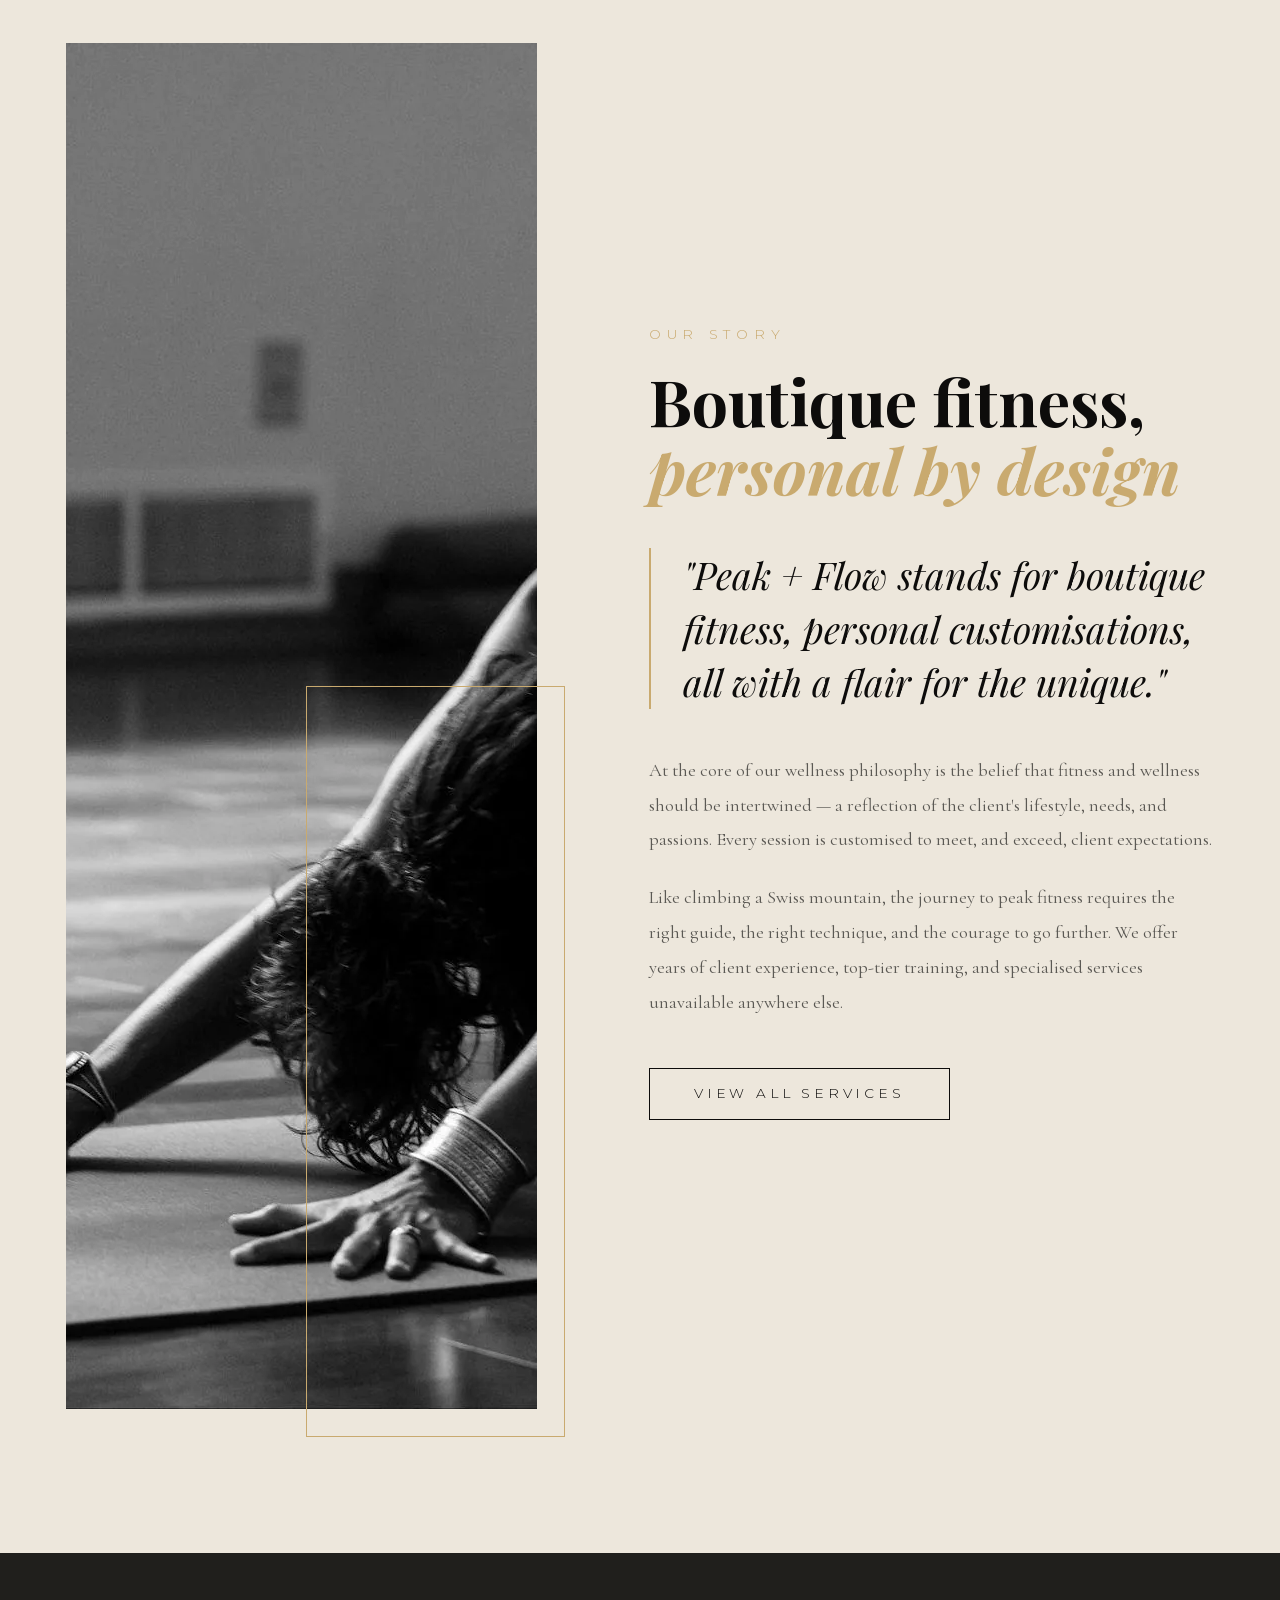
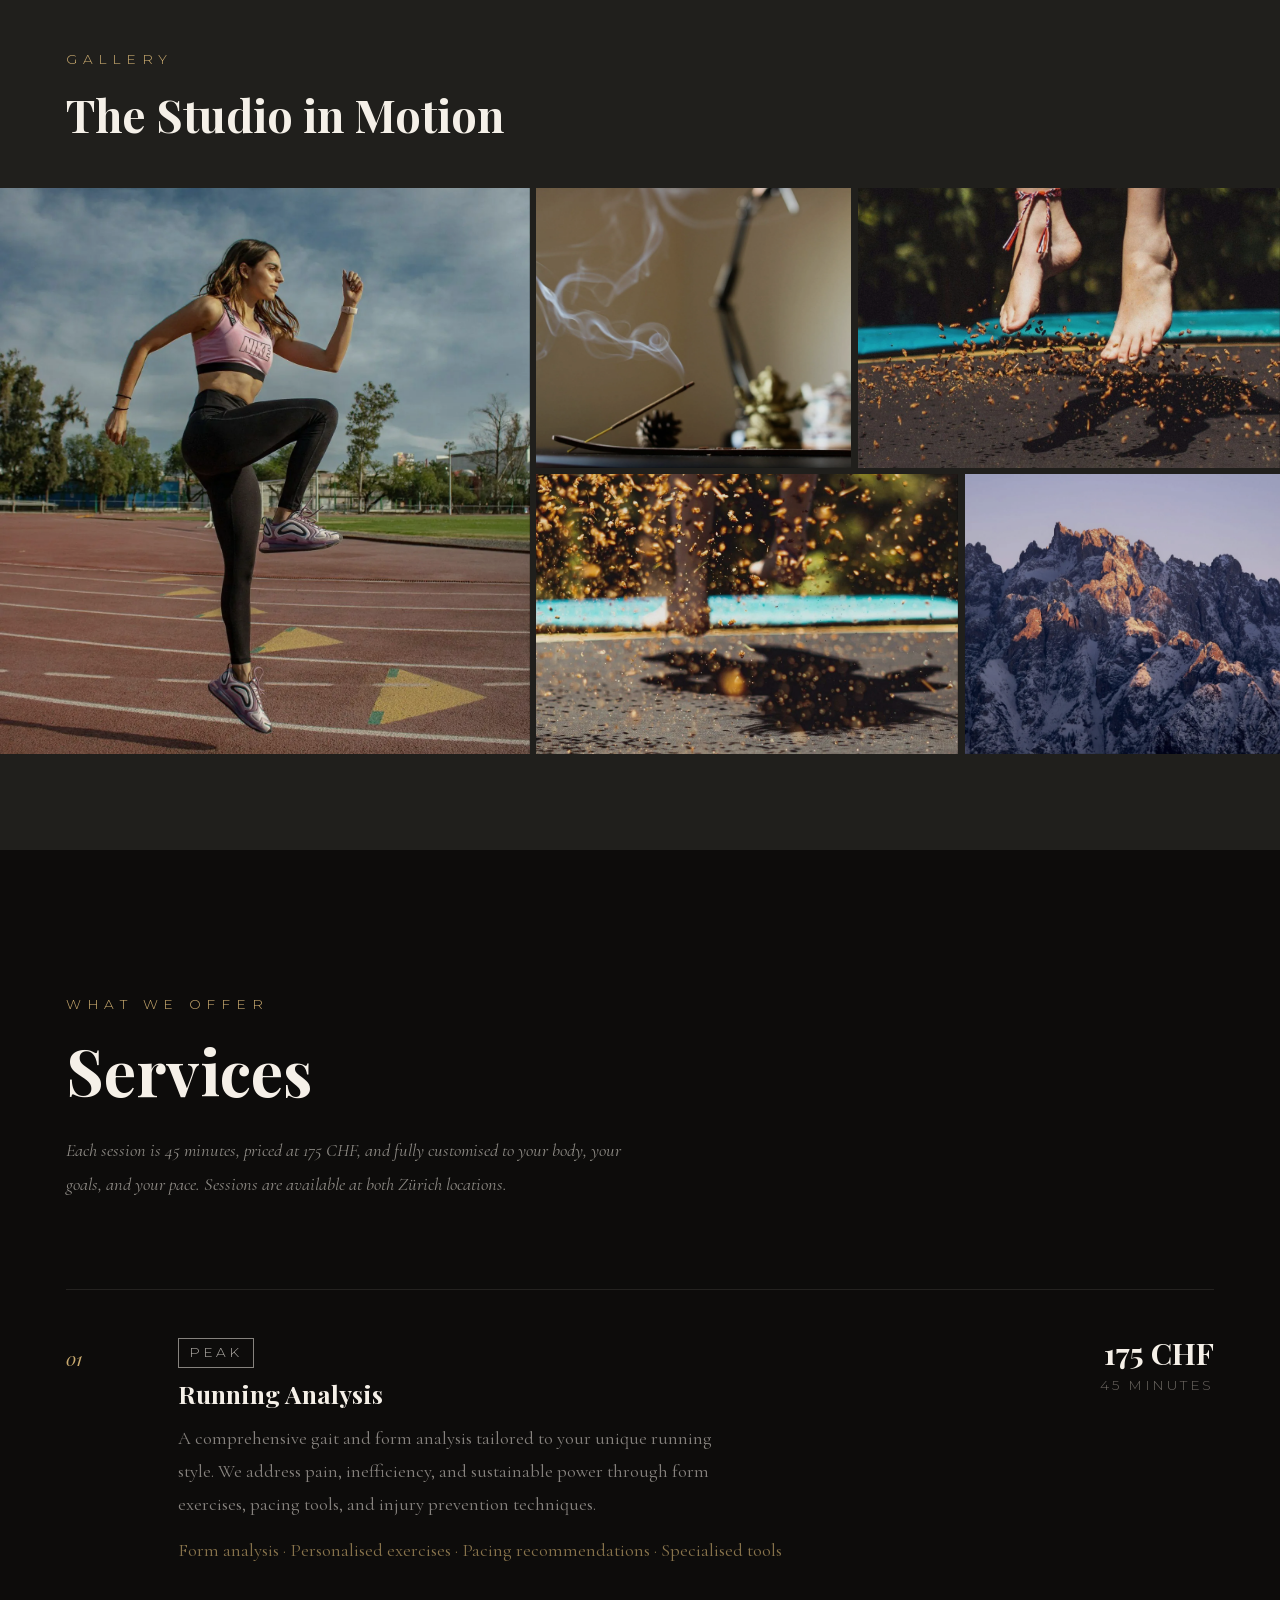
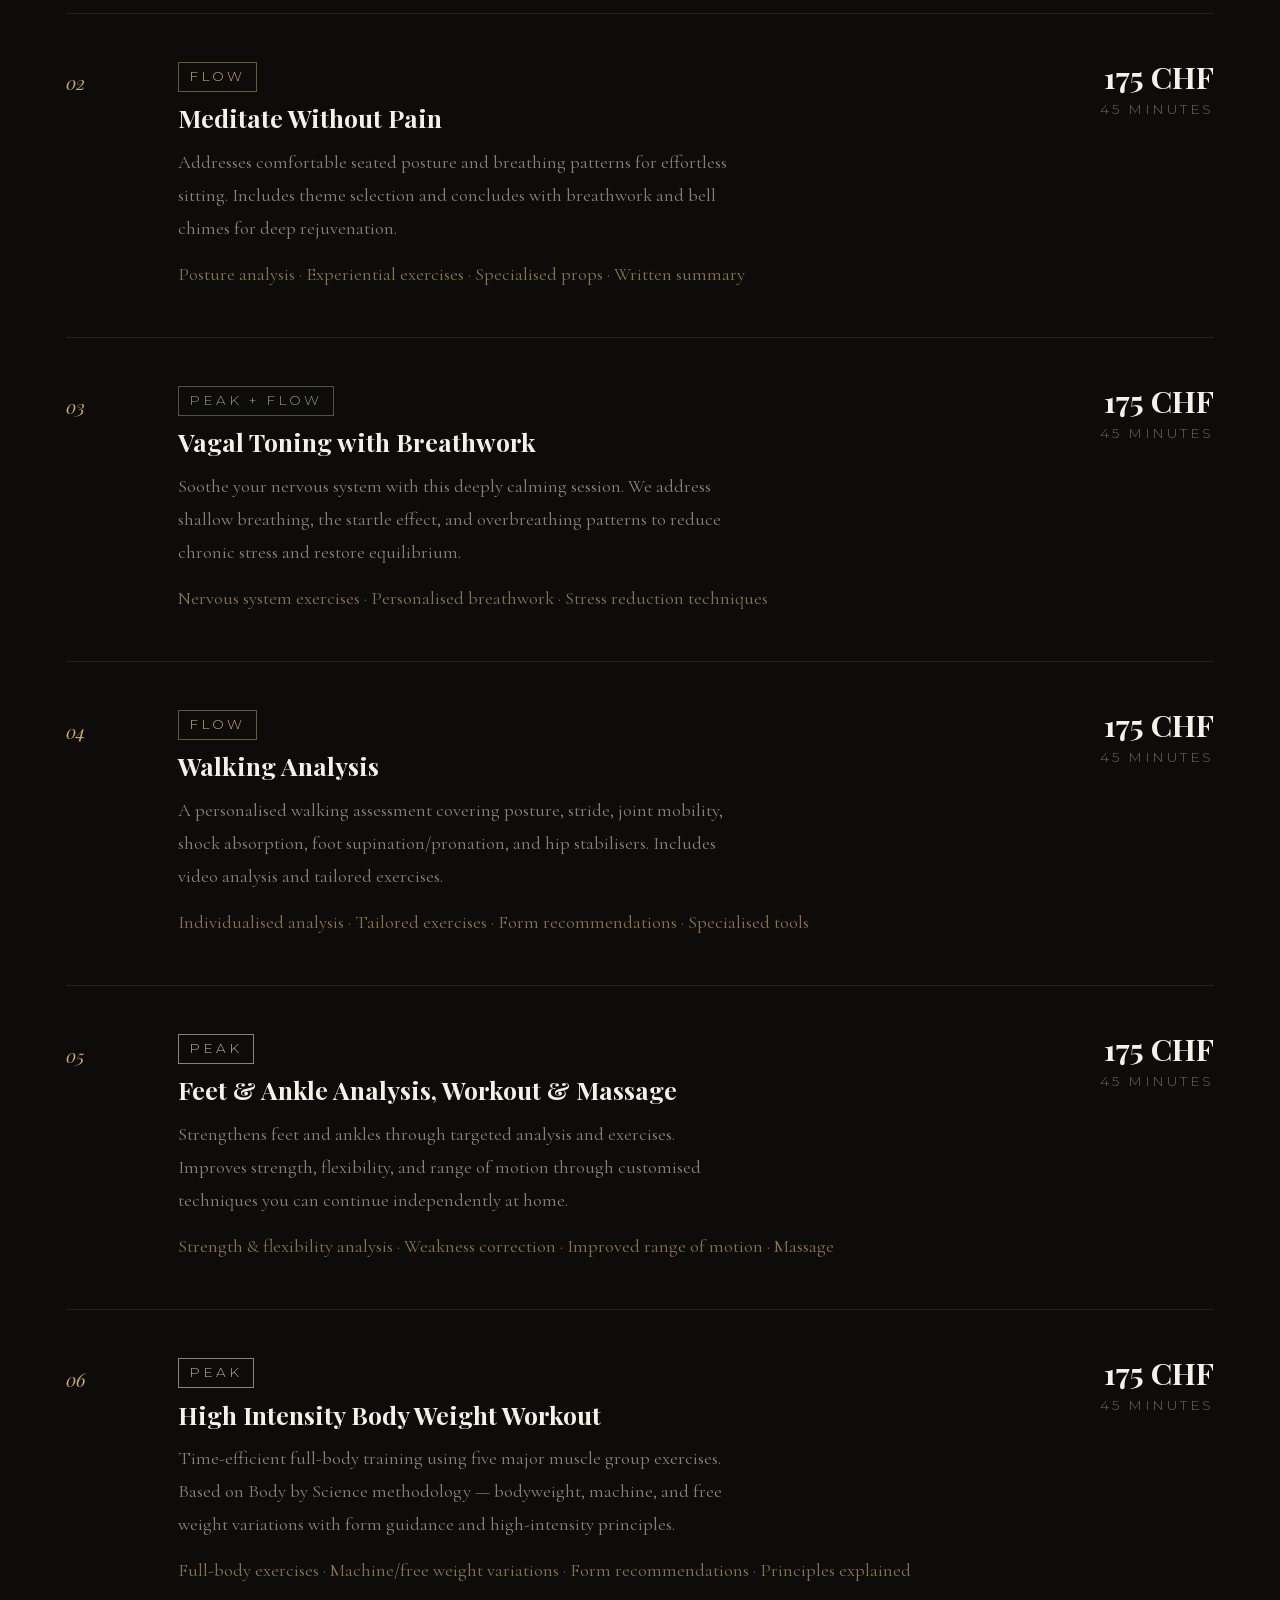
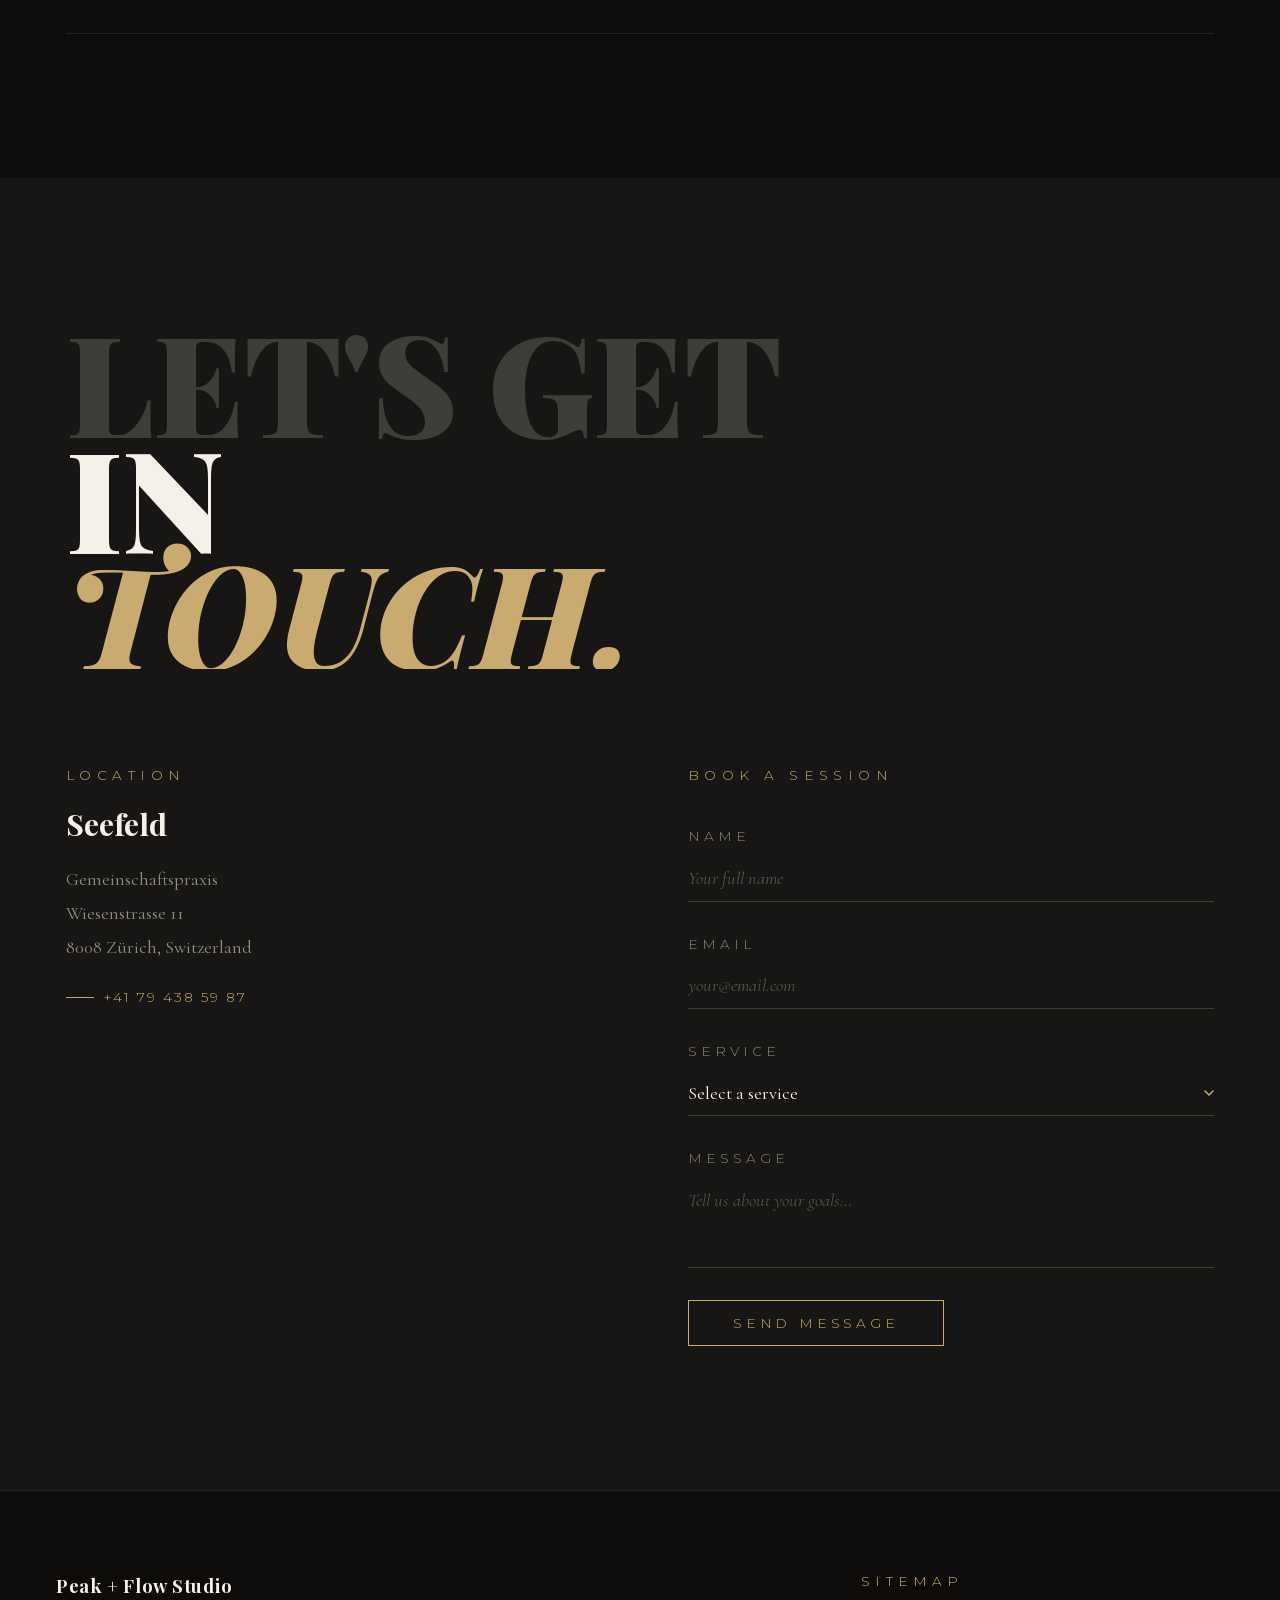
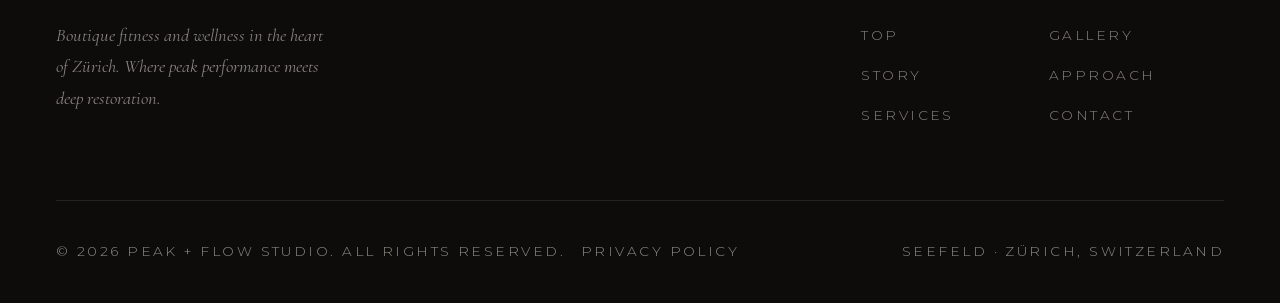
==== commit adeeff6c: "Increase font size to make texts better readable" ====
--- a/index.html
+++ b/index.html
@@ -137,7 +137,7 @@
     .nav-brand {
       font-family: 'Montserrat', sans-serif;
       font-weight: 300;
-      font-size: 0.75rem;
+      font-size: 0.85rem;
       letter-spacing: 0.3em;
       text-transform: uppercase;
       color: var(--cream);
@@ -154,7 +154,7 @@
     .nav-links a {
       font-family: 'Montserrat', sans-serif;
       font-weight: 300;
-      font-size: 0.72rem;
+      font-size: 0.85rem;
       letter-spacing: 0.22em;
       text-transform: uppercase;
       color: var(--cream-2);
@@ -280,7 +280,7 @@
 
     .hero-eyebrow {
       font-family: 'Montserrat', sans-serif;
-      font-size: 0.72rem;
+      font-size: 0.85rem;
       font-weight: 300;
       letter-spacing: 0.45em;
       text-transform: uppercase;
@@ -330,7 +330,7 @@
     .hero-sub {
       max-width: 480px;
       margin: 2.75rem auto 0;
-      font-size: clamp(1rem, 2vw, 1.2rem);
+      font-size: clamp(1.15rem, 2vw, 1.3rem);
       font-style: italic;
       font-weight: 300;
       line-height: 1.75;
@@ -349,7 +349,7 @@
       display: inline-block;
       padding: 0.9rem 2.75rem;
       font-family: 'Montserrat', sans-serif;
-      font-size: 0.72rem;
+      font-size: 0.85rem;
       font-weight: 300;
       letter-spacing: 0.28em;
       text-transform: uppercase;
@@ -431,7 +431,7 @@
 
     .scroll-label {
       font-family: 'Montserrat', sans-serif;
-      font-size: 0.68rem;
+      font-size: 0.85rem;
       font-weight: 300;
       letter-spacing: 0.35em;
       text-transform: uppercase;
@@ -521,7 +521,7 @@
 
     .split-label {
       font-family: 'Montserrat', sans-serif;
-      font-size: 0.72rem;
+      font-size: 0.85rem;
       font-weight: 300;
       letter-spacing: 0.42em;
       text-transform: uppercase;
@@ -544,7 +544,7 @@
 
     .split-desc {
       margin-top: 1.2rem;
-      font-size: 1rem;
+      font-size: 1.15rem;
       line-height: 1.75;
       color: rgba(245,240,232,0.68);
       max-width: 280px;
@@ -562,7 +562,7 @@
 
     .label {
       font-family: 'Montserrat', sans-serif;
-      font-size: 0.72rem;
+      font-size: 0.85rem;
       font-weight: 300;
       letter-spacing: 0.42em;
       text-transform: uppercase;
@@ -596,7 +596,7 @@
 
     .goals-intro {
       max-width: 380px;
-      font-size: 1.05rem;
+      font-size: 1.15rem;
       font-style: italic;
       line-height: 1.85;
       color: rgba(245,240,232,0.55);
@@ -650,7 +650,7 @@
 
     .goal-tag {
       font-family: 'Montserrat', sans-serif;
-      font-size: 0.7rem;
+      font-size: 0.85rem;
       font-weight: 300;
       letter-spacing: 0.28em;
       text-transform: uppercase;
@@ -671,7 +671,7 @@
     }
 
     .goal-body {
-      font-size: 1.05rem;
+      font-size: 1.15rem;
       line-height: 1.78;
       color: rgba(245,240,232,0.52);
     }
@@ -739,7 +739,7 @@
     }
 
     .story-body {
-      font-size: 1.12rem;
+      font-size: 1.15rem;
       line-height: 1.9;
       color: rgba(13,12,11,0.65);
     }
@@ -793,7 +793,7 @@
 
     .svc-intro {
       max-width: 580px;
-      font-size: 1.12rem;
+      font-size: 1.15rem;
       font-style: italic;
       line-height: 1.85;
       color: rgba(245,240,232,0.55);
@@ -816,7 +816,7 @@
 
     .svc-num {
       font-family: 'Playfair Display', Georgia, serif;
-      font-size: 1rem;
+      font-size: 1.15rem;
       font-style: italic;
       color: var(--gold);
       padding-top: 0.4rem;
@@ -826,7 +826,7 @@
       display: inline-block;
       padding: 0.2rem 0.65rem;
       font-family: 'Montserrat', sans-serif;
-      font-size: 0.68rem;
+      font-size: 0.85rem;
       font-weight: 300;
       letter-spacing: 0.22em;
       text-transform: uppercase;
@@ -848,7 +848,7 @@
     }
 
     .svc-desc {
-      font-size: 1.05rem;
+      font-size: 1.15rem;
       line-height: 1.8;
       color: rgba(245,240,232,0.52);
       max-width: 560px;
@@ -856,7 +856,7 @@
 
     .svc-incl {
       margin-top: 0.9rem;
-      font-size: 0.95rem;
+      font-size: 1.15rem;
       color: rgba(201,170,111,0.65);
       line-height: 1.6;
     }
@@ -874,7 +874,7 @@
 
     .price-min {
       font-family: 'Montserrat', sans-serif;
-      font-size: 0.72rem;
+      font-size: 0.85rem;
       font-weight: 300;
       letter-spacing: 0.2em;
       text-transform: uppercase;
@@ -925,7 +925,7 @@
 
     .loc-label {
       font-family: 'Montserrat', sans-serif;
-      font-size: 0.72rem;
+      font-size: 0.85rem;
       font-weight: 300;
       letter-spacing: 0.4em;
       text-transform: uppercase;
@@ -942,7 +942,7 @@
     }
 
     .loc-addr {
-      font-size: 1.05rem;
+      font-size: 1.15rem;
       line-height: 1.85;
       color: rgba(245,240,232,0.55);
     }
@@ -953,7 +953,7 @@
       gap: 0.6rem;
       margin-top: 1.4rem;
       font-family: 'Montserrat', sans-serif;
-      font-size: 0.7rem;
+      font-size: 0.85rem;
       font-weight: 300;
       letter-spacing: 0.15em;
       color: var(--gold);
@@ -974,7 +974,7 @@
 
     .form-top-label {
       font-family: 'Montserrat', sans-serif;
-      font-size: 0.72rem;
+      font-size: 0.85rem;
       font-weight: 300;
       letter-spacing: 0.4em;
       text-transform: uppercase;
@@ -988,7 +988,7 @@
 
     .field label {
       font-family: 'Montserrat', sans-serif;
-      font-size: 0.7rem;
+      font-size: 0.85rem;
       font-weight: 300;
       letter-spacing: 0.3em;
       text-transform: uppercase;
@@ -1003,7 +1003,7 @@
       border-bottom: 1px solid rgba(245,240,232,0.18);
       color: var(--cream);
       font-family: 'Cormorant Garamond', Georgia, serif;
-      font-size: 1.1rem;
+      font-size: 1.15rem;
       padding: 0.7rem 0;
       outline: none;
       width: 100%;
@@ -1061,7 +1061,7 @@
     }
 
     .footer-tagline {
-      font-size: 1.05rem;
+      font-size: 1.15rem;
       font-style: italic;
       color: rgba(245,240,232,0.52);
       line-height: 1.7;
@@ -1070,7 +1070,7 @@
 
     .footer-col-hed {
       font-family: 'Montserrat', sans-serif;
-      font-size: 0.72rem;
+      font-size: 0.85rem;
       font-weight: 300;
       letter-spacing: 0.38em;
       text-transform: uppercase;
@@ -1082,7 +1082,7 @@
 
     .sitemap a {
       font-family: 'Montserrat', sans-serif;
-      font-size: 0.75rem;
+      font-size: 0.85rem;
       font-weight: 300;
       letter-spacing: 0.18em;
       text-transform: uppercase;
@@ -1095,7 +1095,7 @@
     .footer-policy-link:hover { color: var(--gold); }
 
     .nl-note {
-      font-size: 0.88rem;
+      font-size: 0.95rem;
       font-style: italic;
       color: rgba(245,240,232,0.3);
       line-height: 1.6;
@@ -1125,7 +1125,7 @@
       border: none;
       color: var(--gold);
       font-family: 'Montserrat', sans-serif;
-      font-size: 0.72rem;
+      font-size: 0.85rem;
       font-weight: 300;
       letter-spacing: 0.3em;
       text-transform: uppercase;
@@ -1147,7 +1147,7 @@
     .footer-copy,
     .footer-locs {
       font-family: 'Montserrat', sans-serif;
-      font-size: 0.72rem;
+      font-size: 0.85rem;
       font-weight: 300;
       letter-spacing: 0.18em;
       text-transform: uppercase;
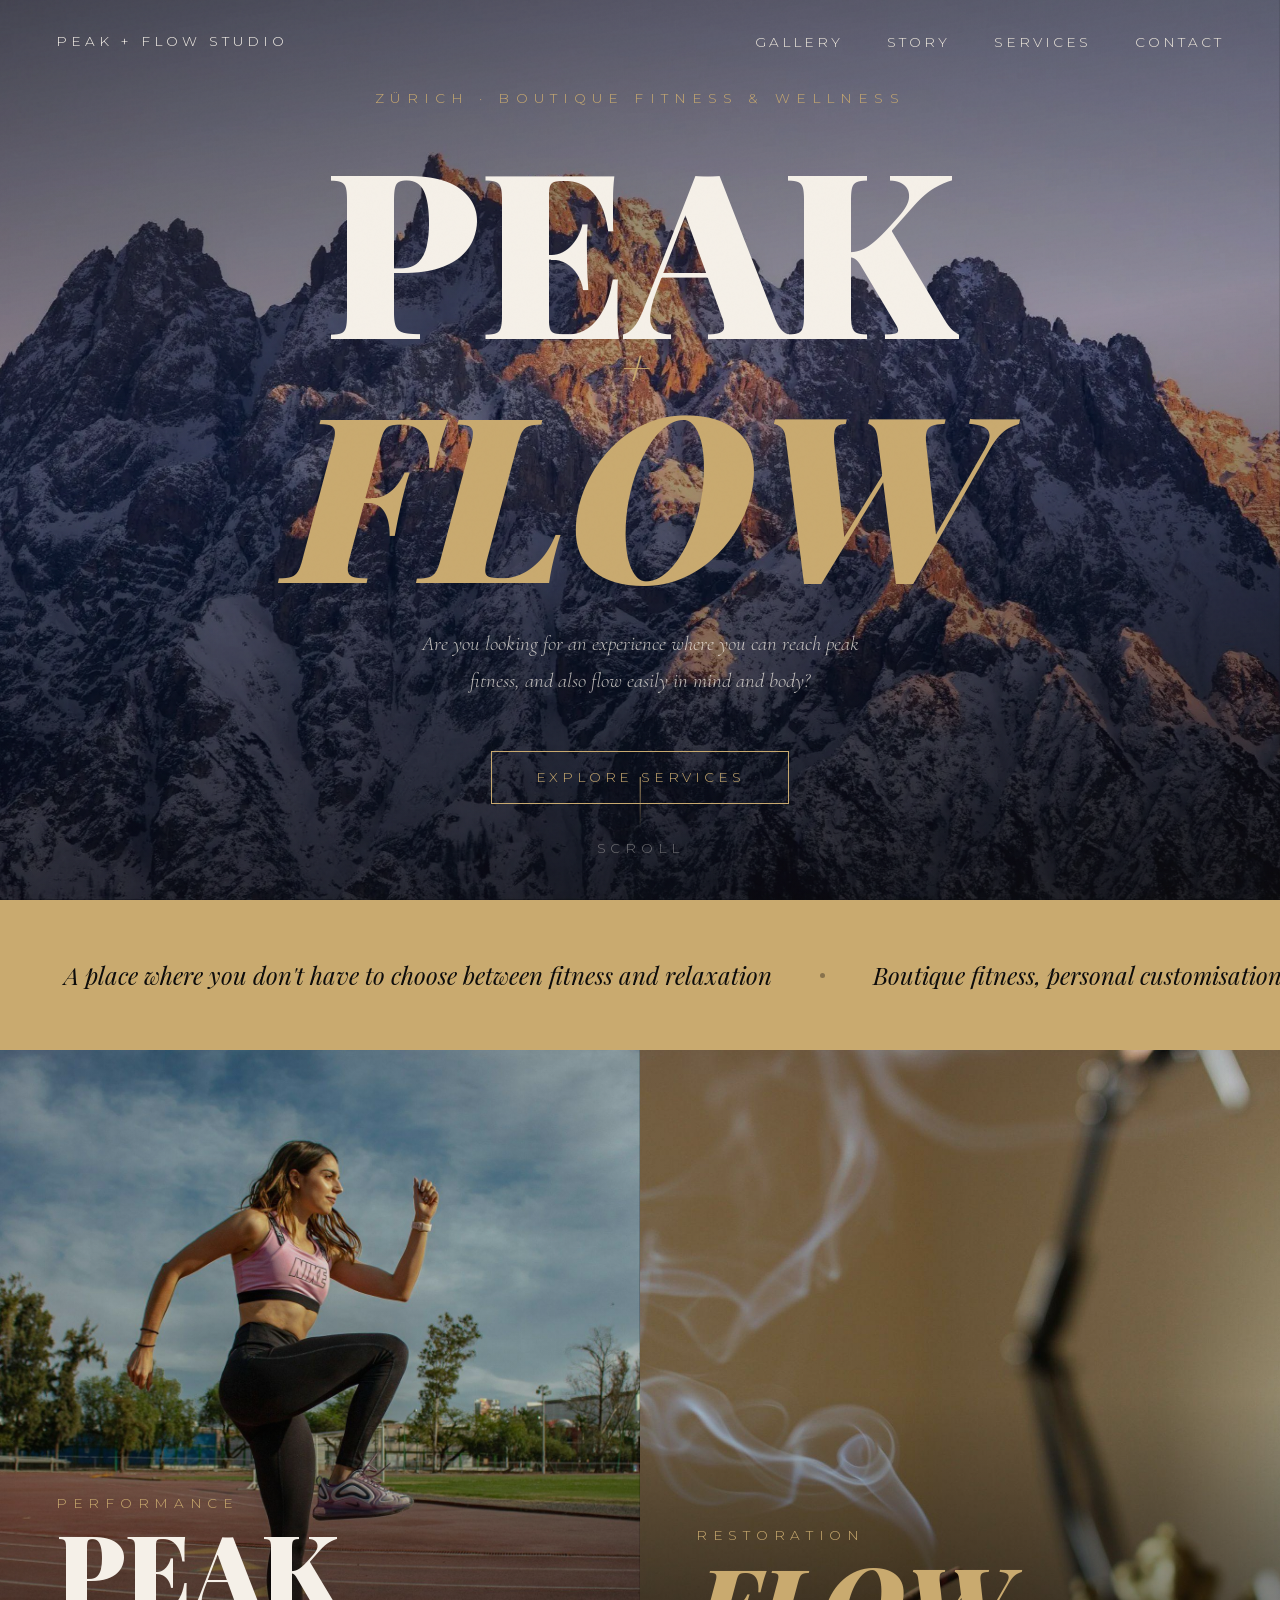
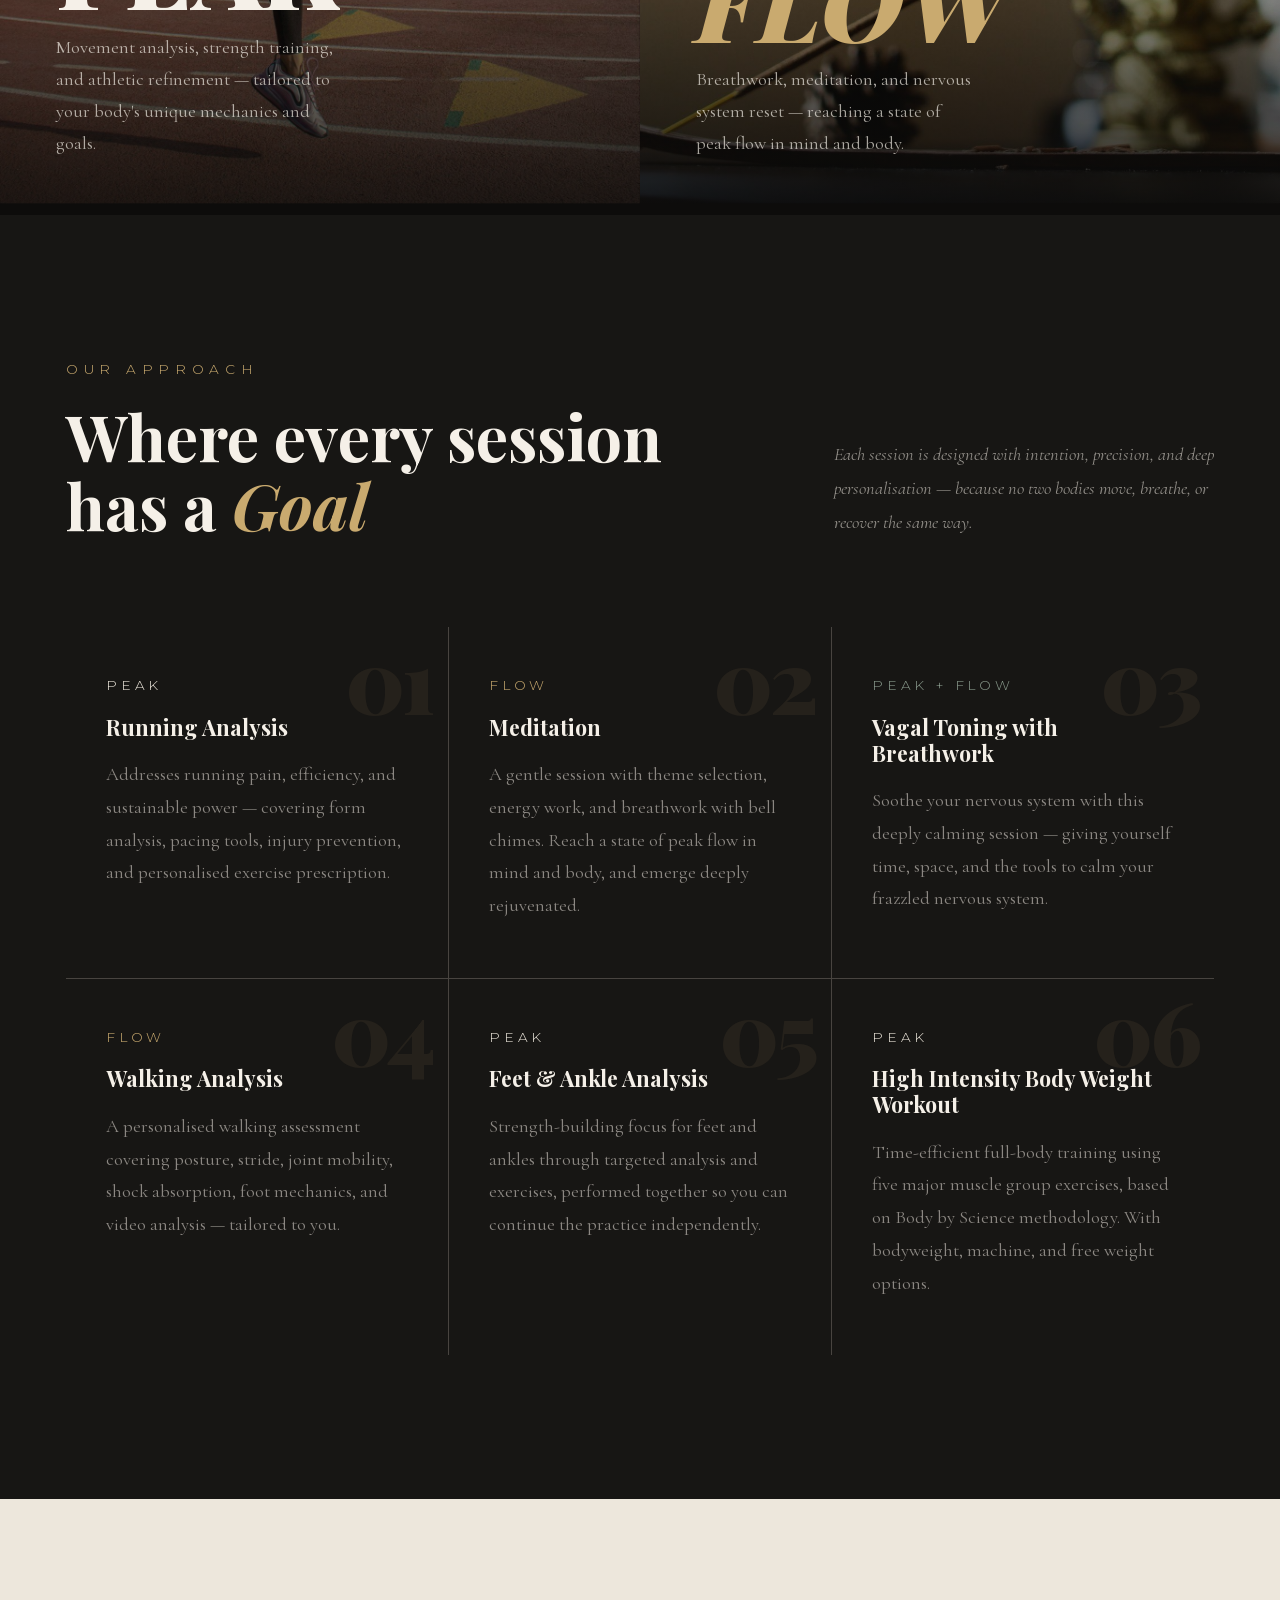
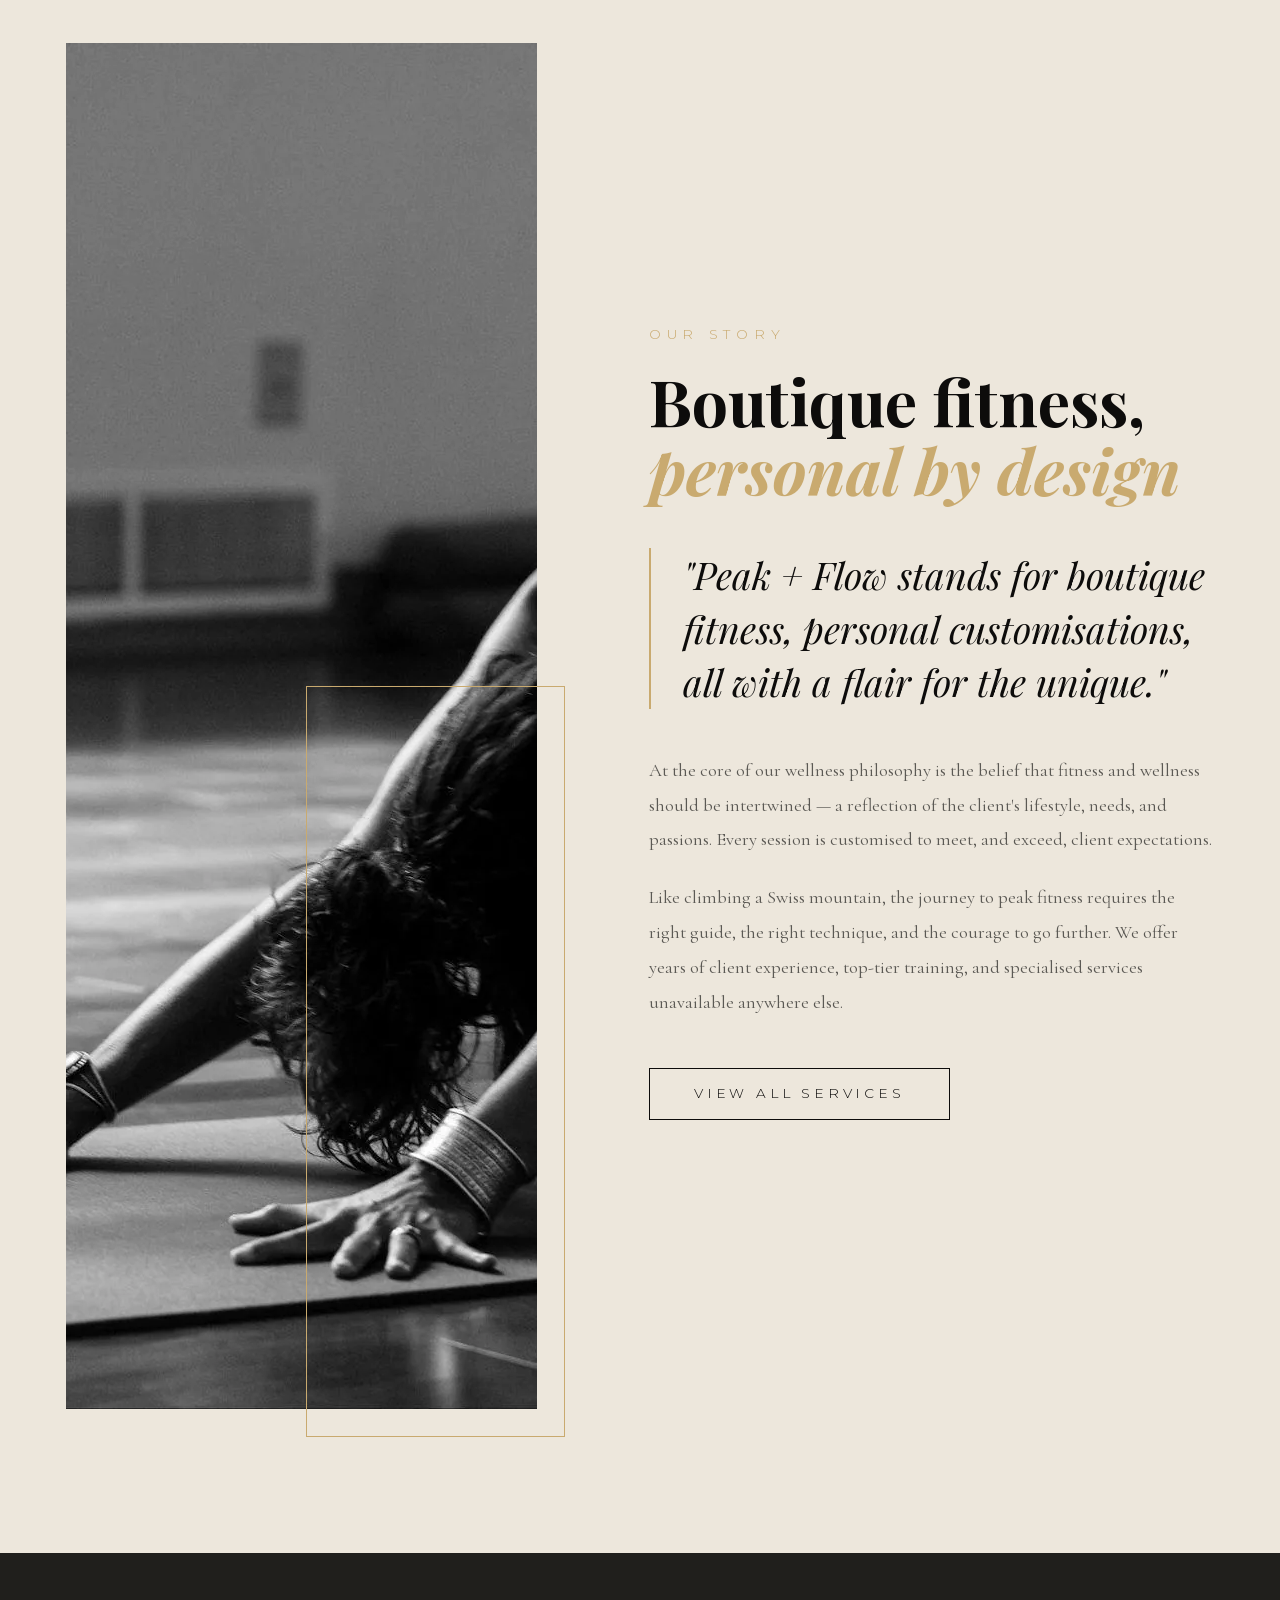
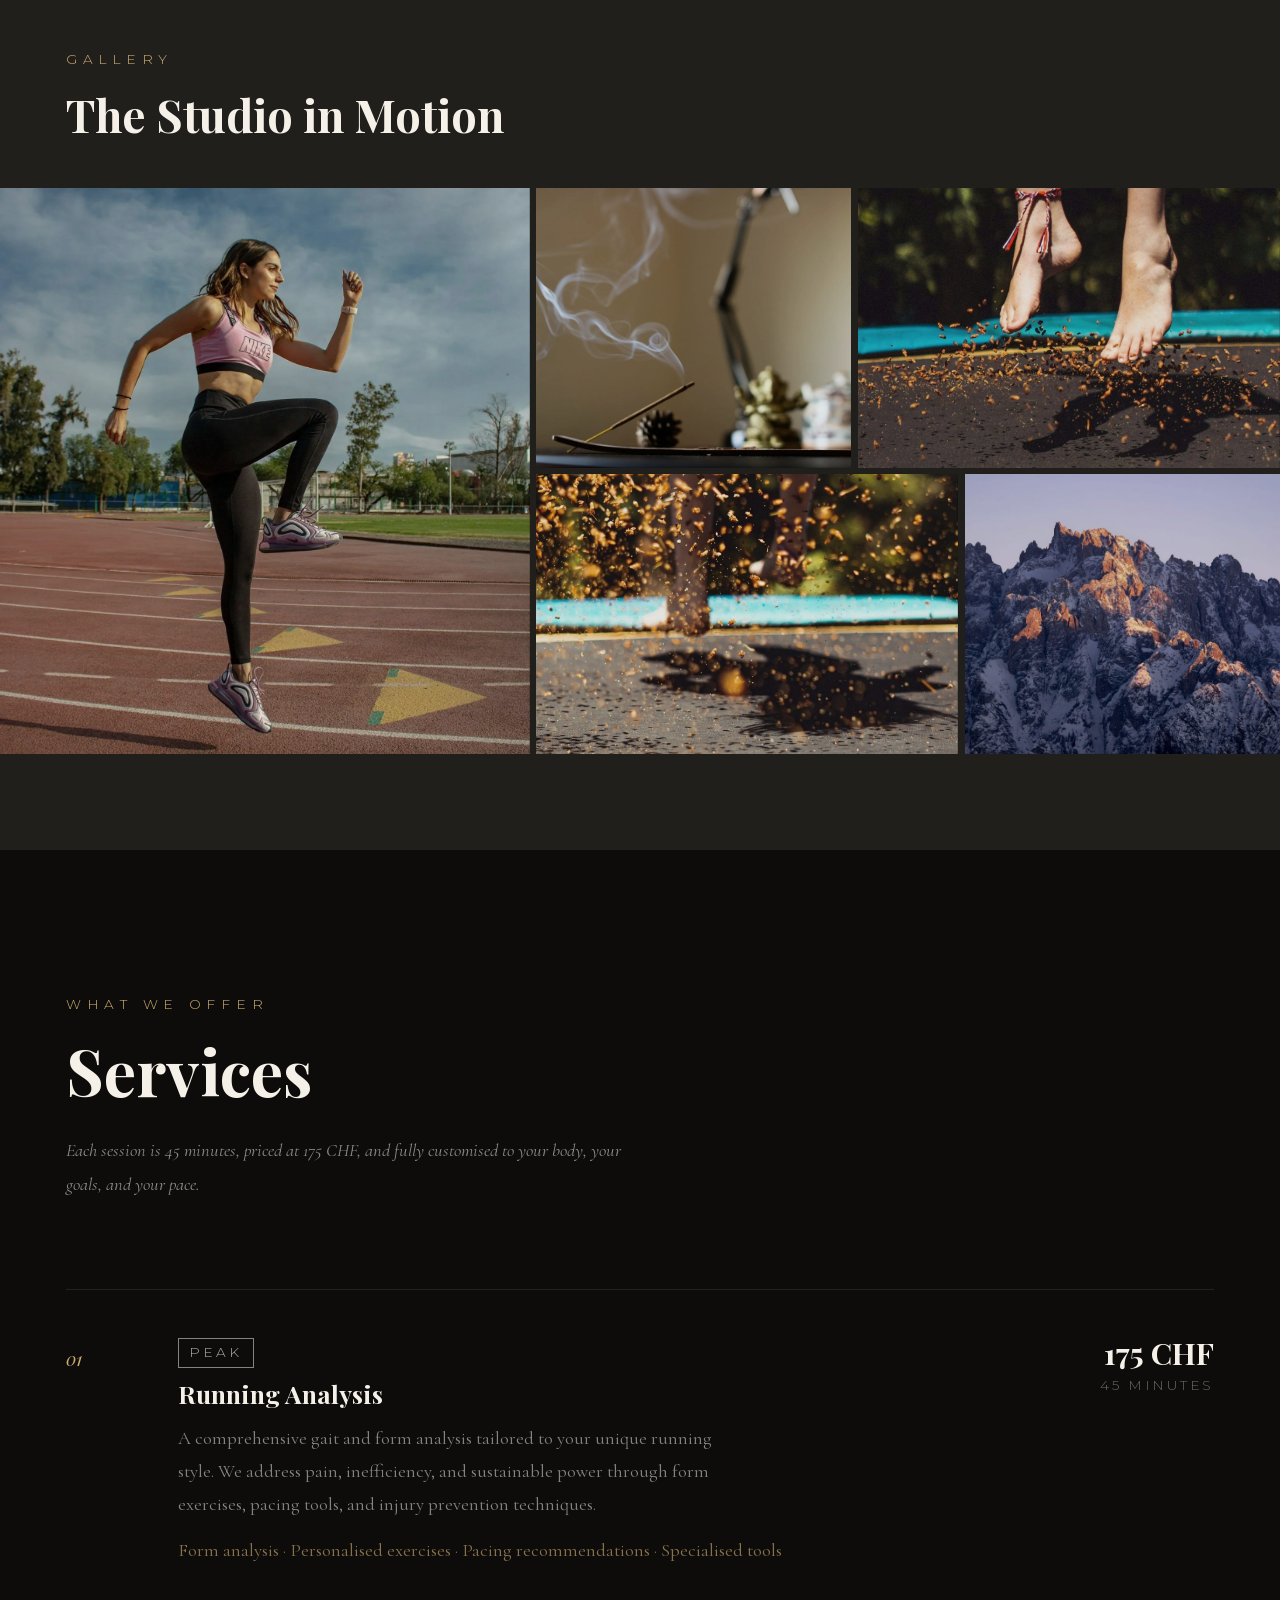
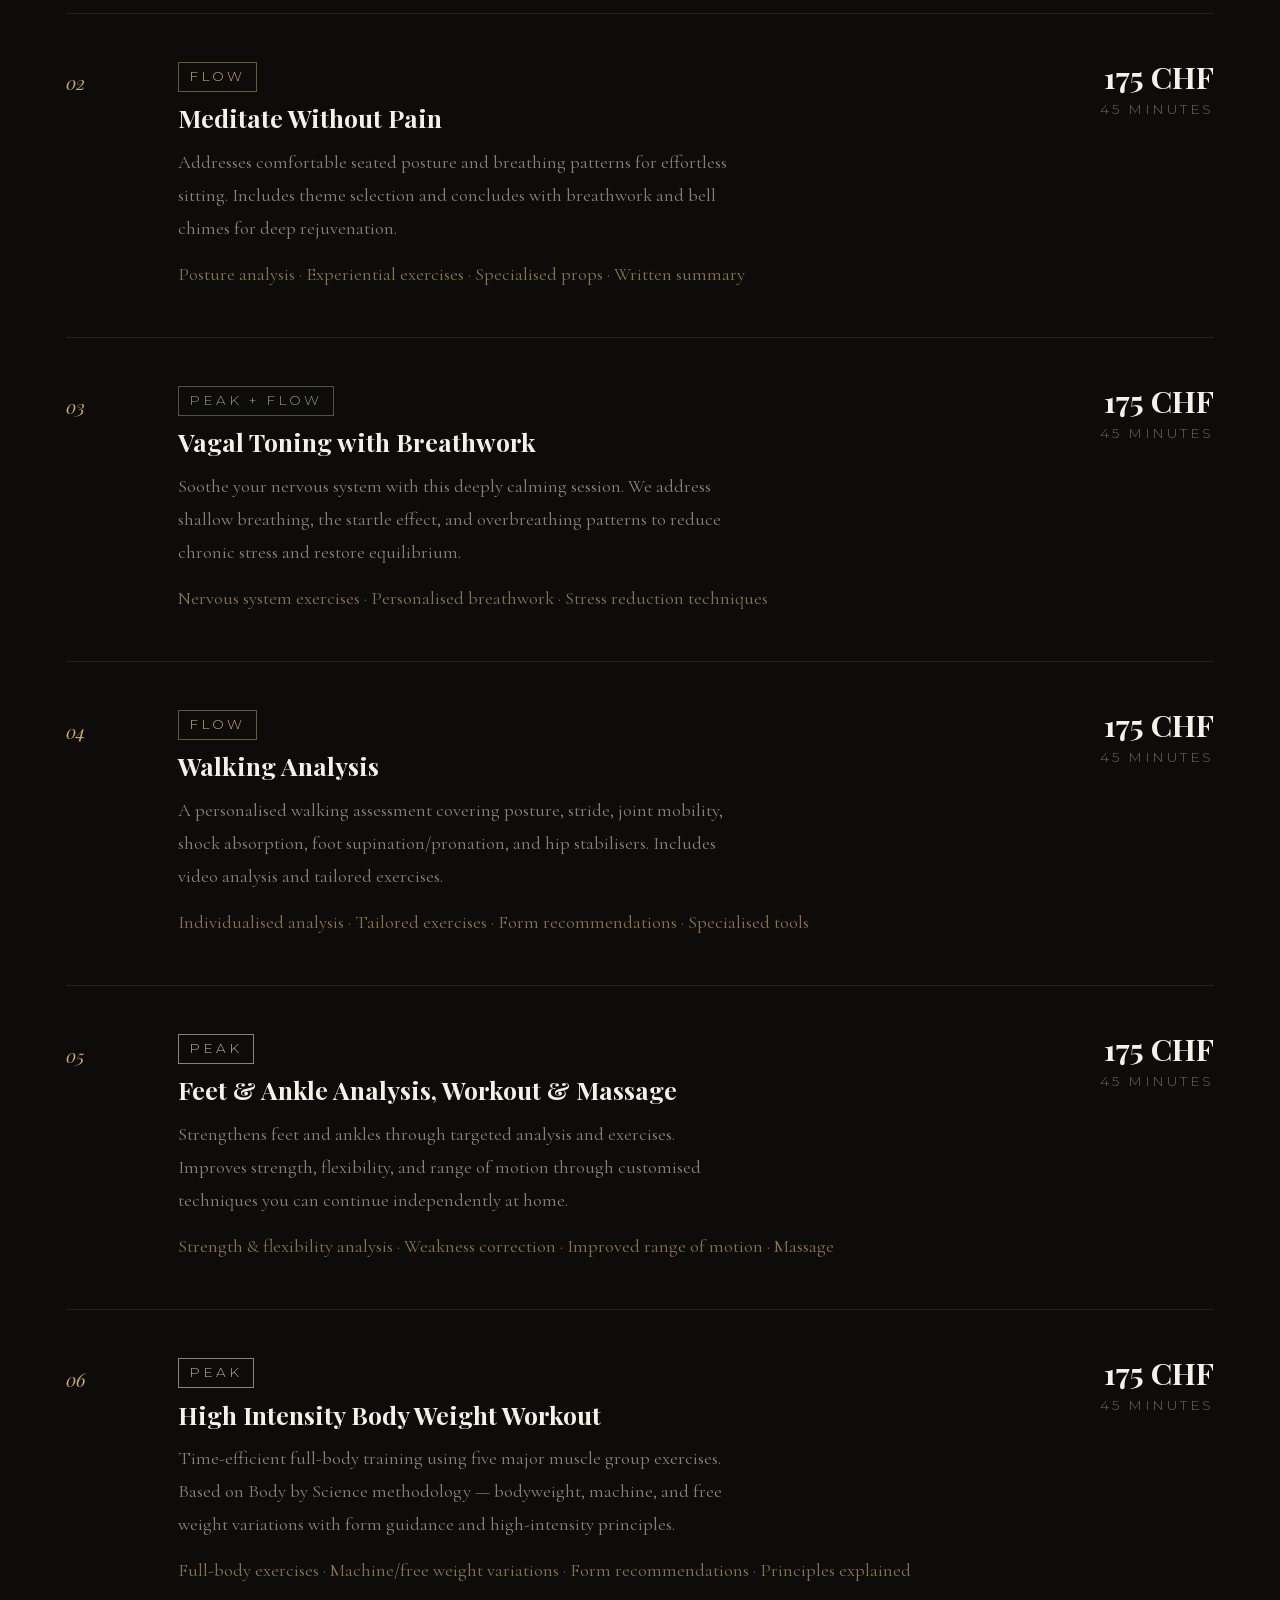
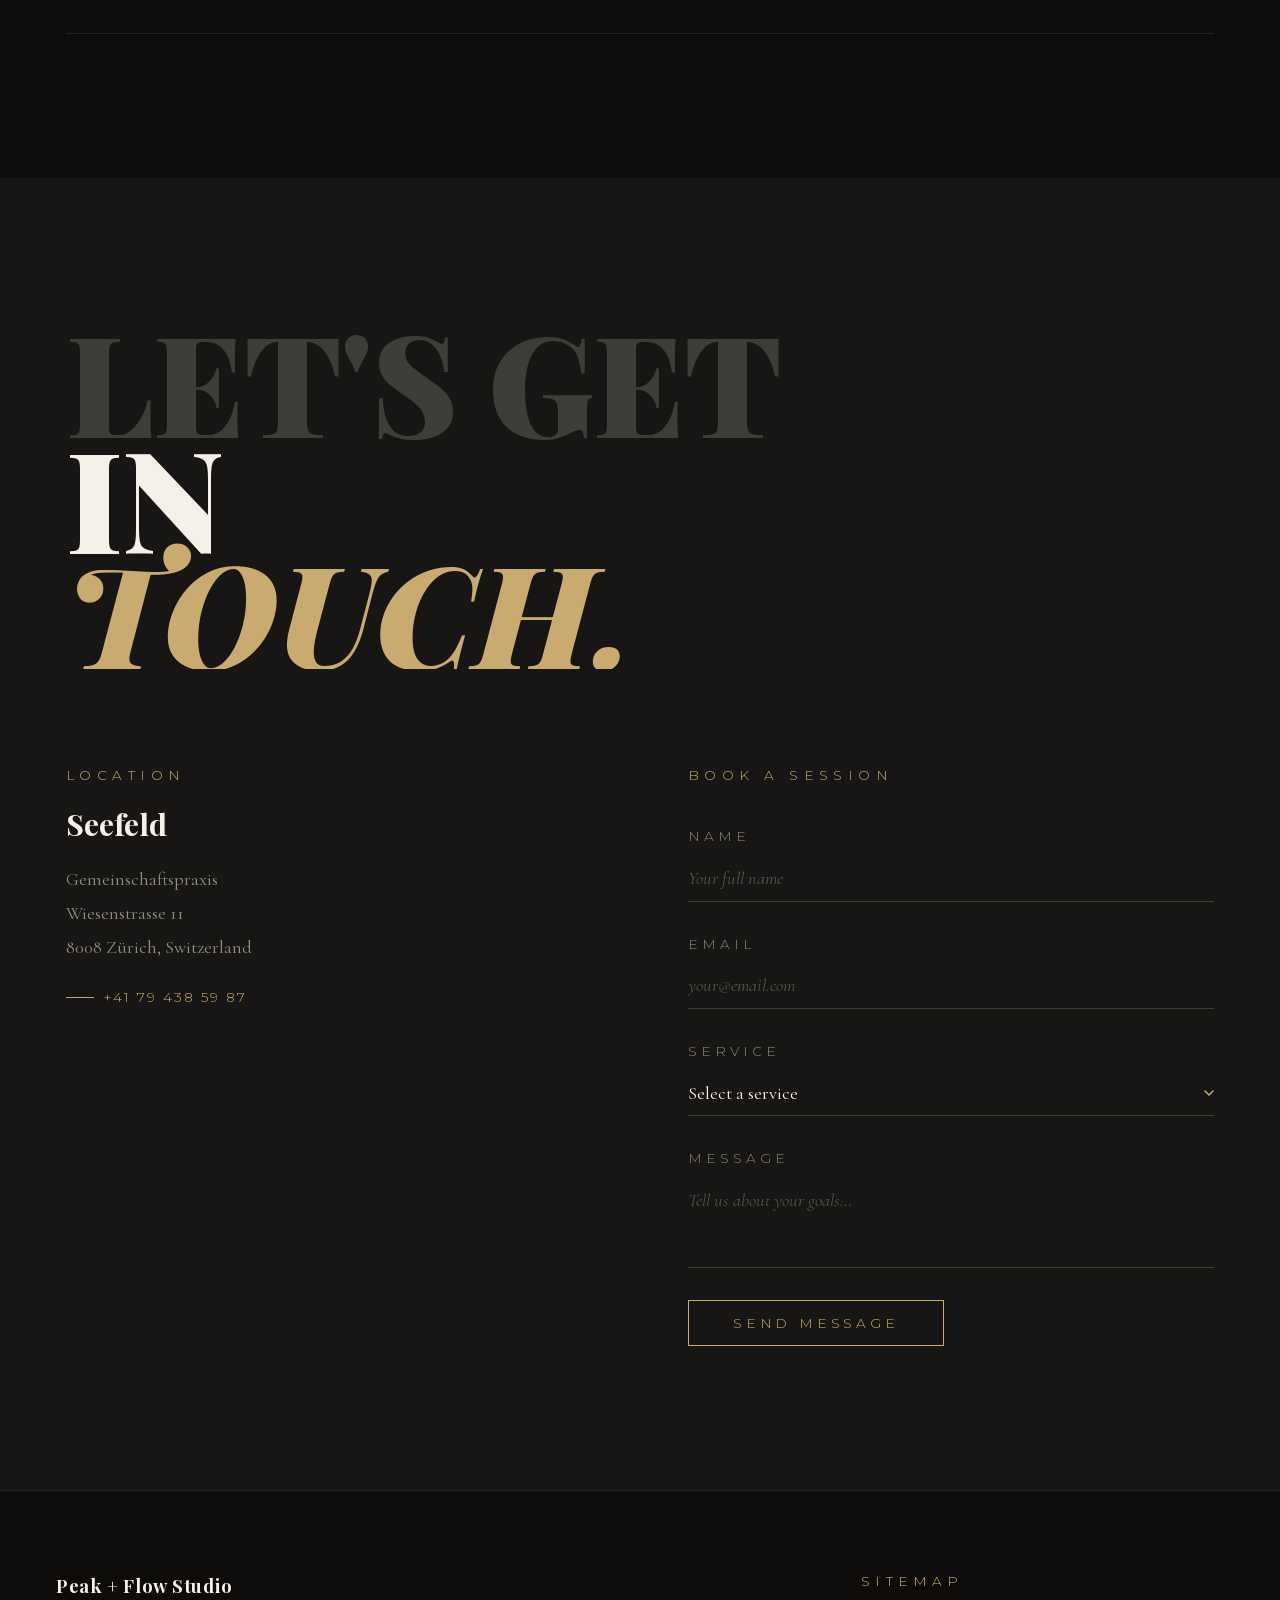
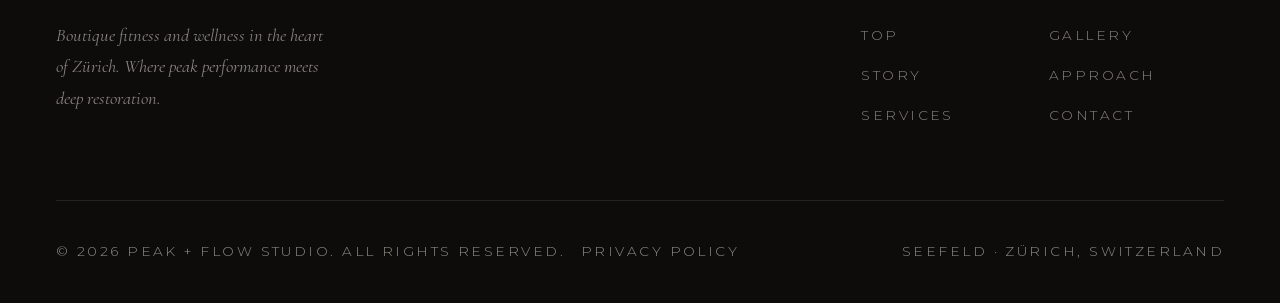
==== commit b8178e36: "Remove dead code" ====
--- a/index.html
+++ b/index.html
@@ -1093,48 +1093,6 @@
     .sitemap a:hover { color: var(--gold); }
     .footer-policy-link { transition: color 0.3s; }
     .footer-policy-link:hover { color: var(--gold); }
-
-    .nl-note {
-      font-size: 0.95rem;
-      font-style: italic;
-      color: rgba(245,240,232,0.3);
-      line-height: 1.6;
-      margin-bottom: 1.75rem;
-    }
-
-    .nl-row {
-      display: flex;
-      border-bottom: 1px solid rgba(245,240,232,0.15);
-    }
-
-    .nl-input {
-      flex: 1;
-      background: transparent;
-      border: none;
-      color: var(--cream);
-      font-family: 'Cormorant Garamond', serif;
-      font-size: 1rem;
-      padding: 0.75rem 0;
-      outline: none;
-    }
-
-    .nl-input::placeholder { color: rgba(245,240,232,0.3); font-style: italic; }
-
-    .nl-btn {
-      background: transparent;
-      border: none;
-      color: var(--gold);
-      font-family: 'Montserrat', sans-serif;
-      font-size: 0.85rem;
-      font-weight: 300;
-      letter-spacing: 0.3em;
-      text-transform: uppercase;
-      cursor: pointer;
-      padding-left: 1.25rem;
-      transition: opacity 0.3s;
-    }
-
-    .nl-btn:hover { opacity: 0.6; }
 
     .footer-bar {
       display: flex;
@@ -1427,7 +1385,7 @@
   <div class="wrap">
     <p class="label r">What We Offer</p>
     <h2 class="headline r r-d1">Services</h2>
-    <p class="svc-intro r r-d2">Each session is 45 minutes, priced at 175 CHF, and fully customised to your body, your goals, and your pace. Sessions are available at both Zürich locations.</p>
+    <p class="svc-intro r r-d2">Each session is 45 minutes, priced at 175 CHF, and fully customised to your body, your goals, and your pace.</p>
 
     <div class="svc-list">
 
